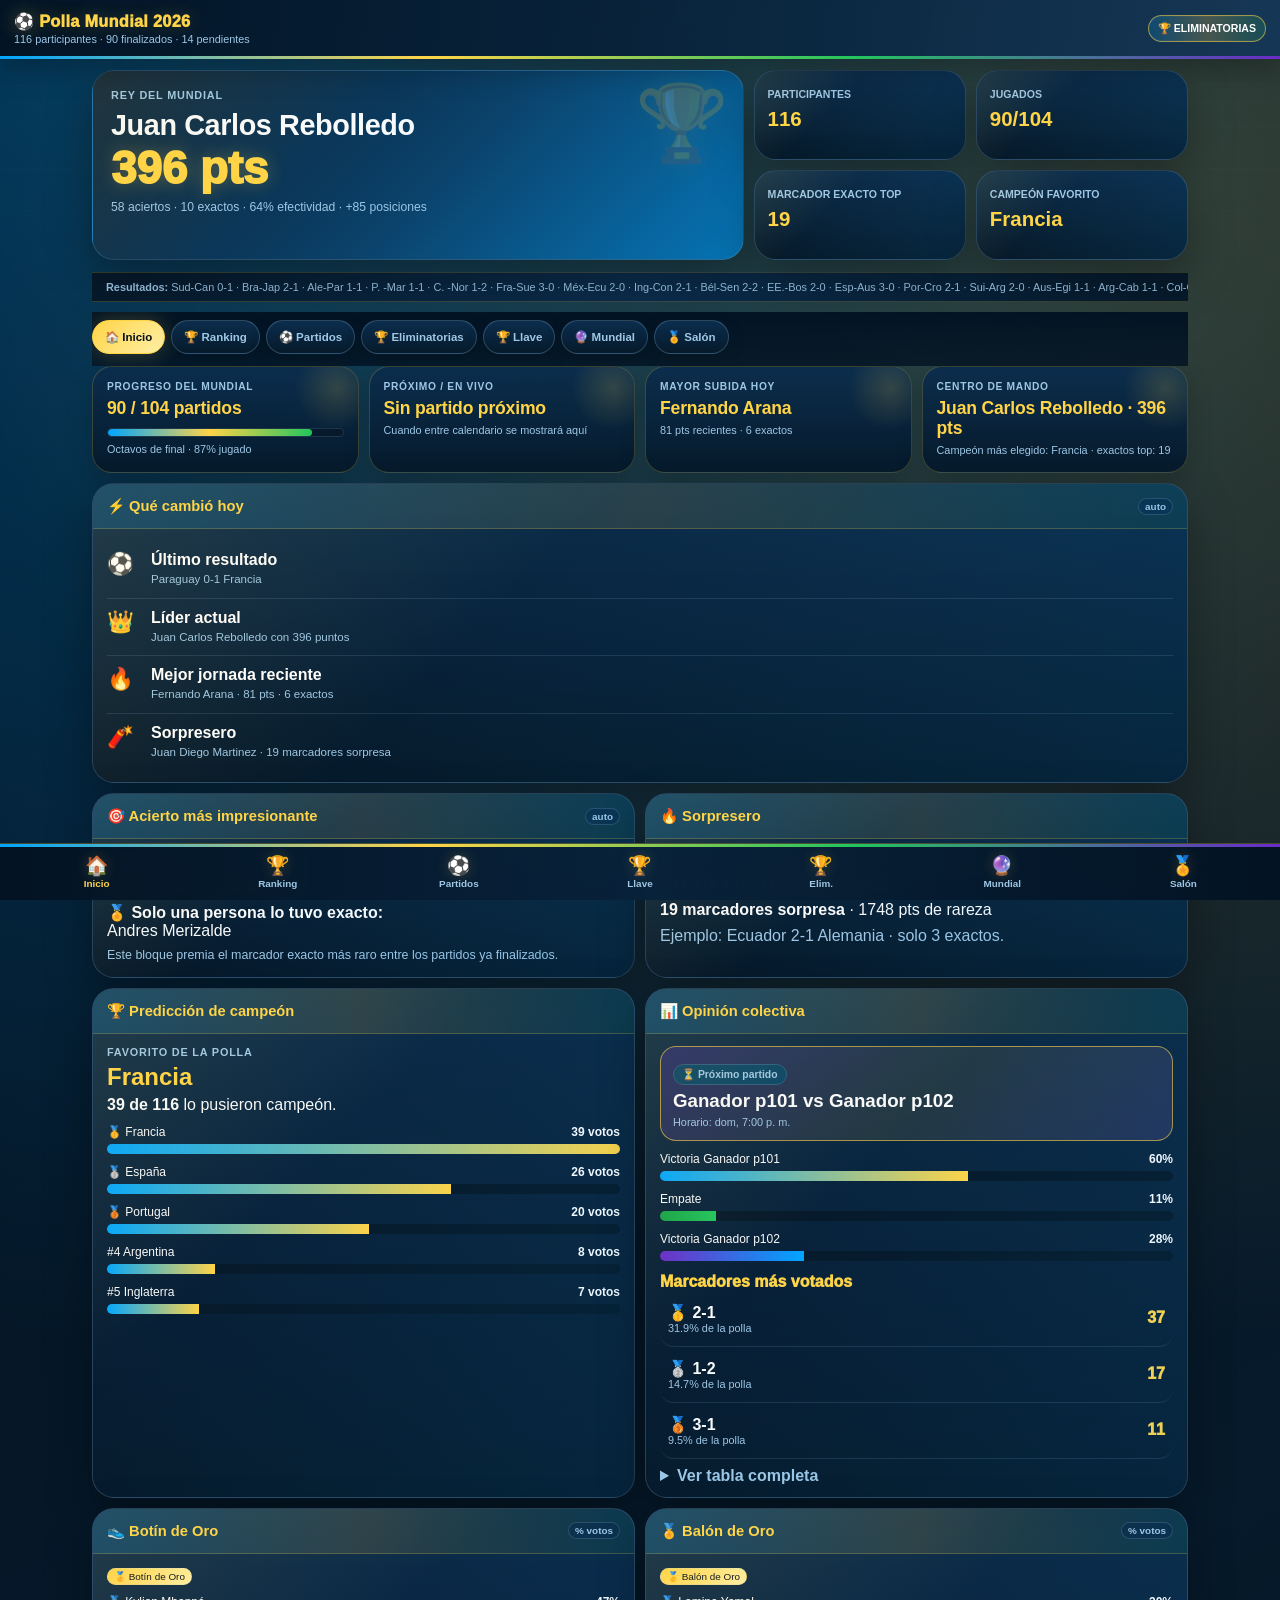
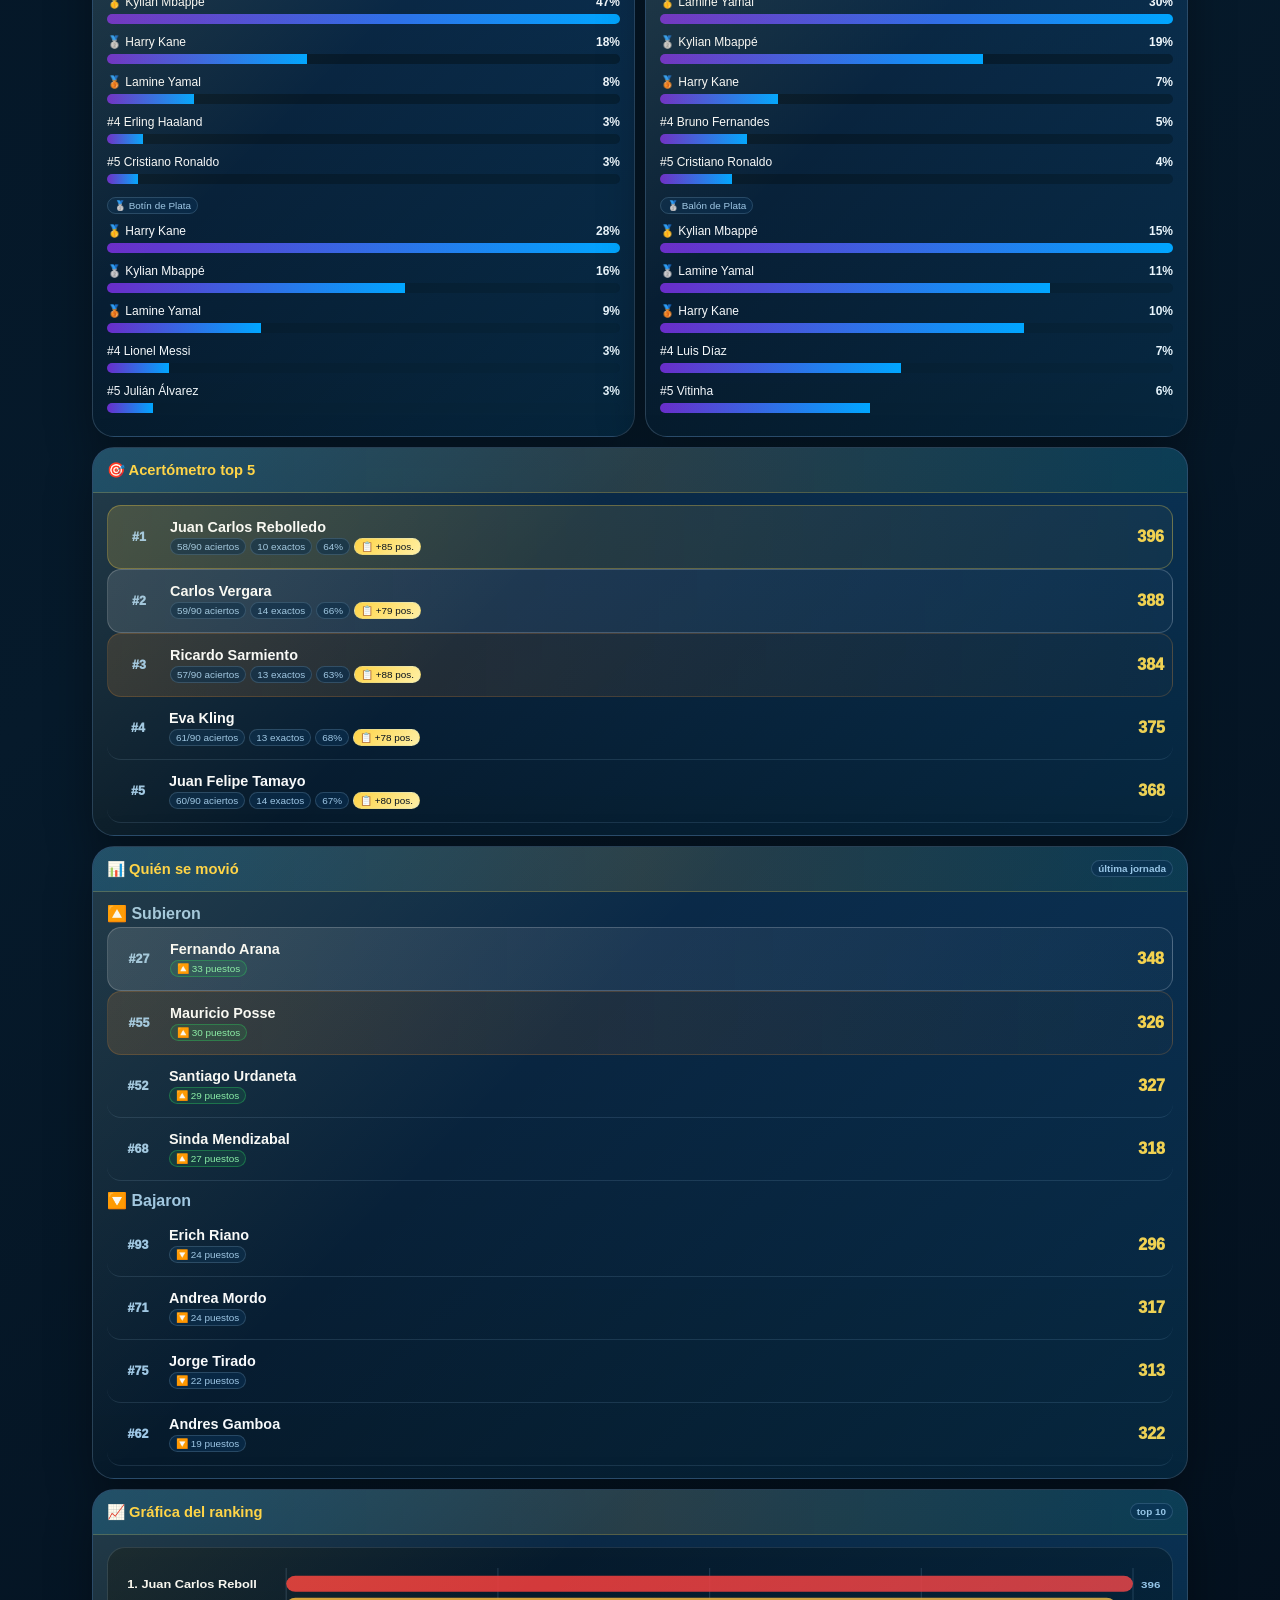
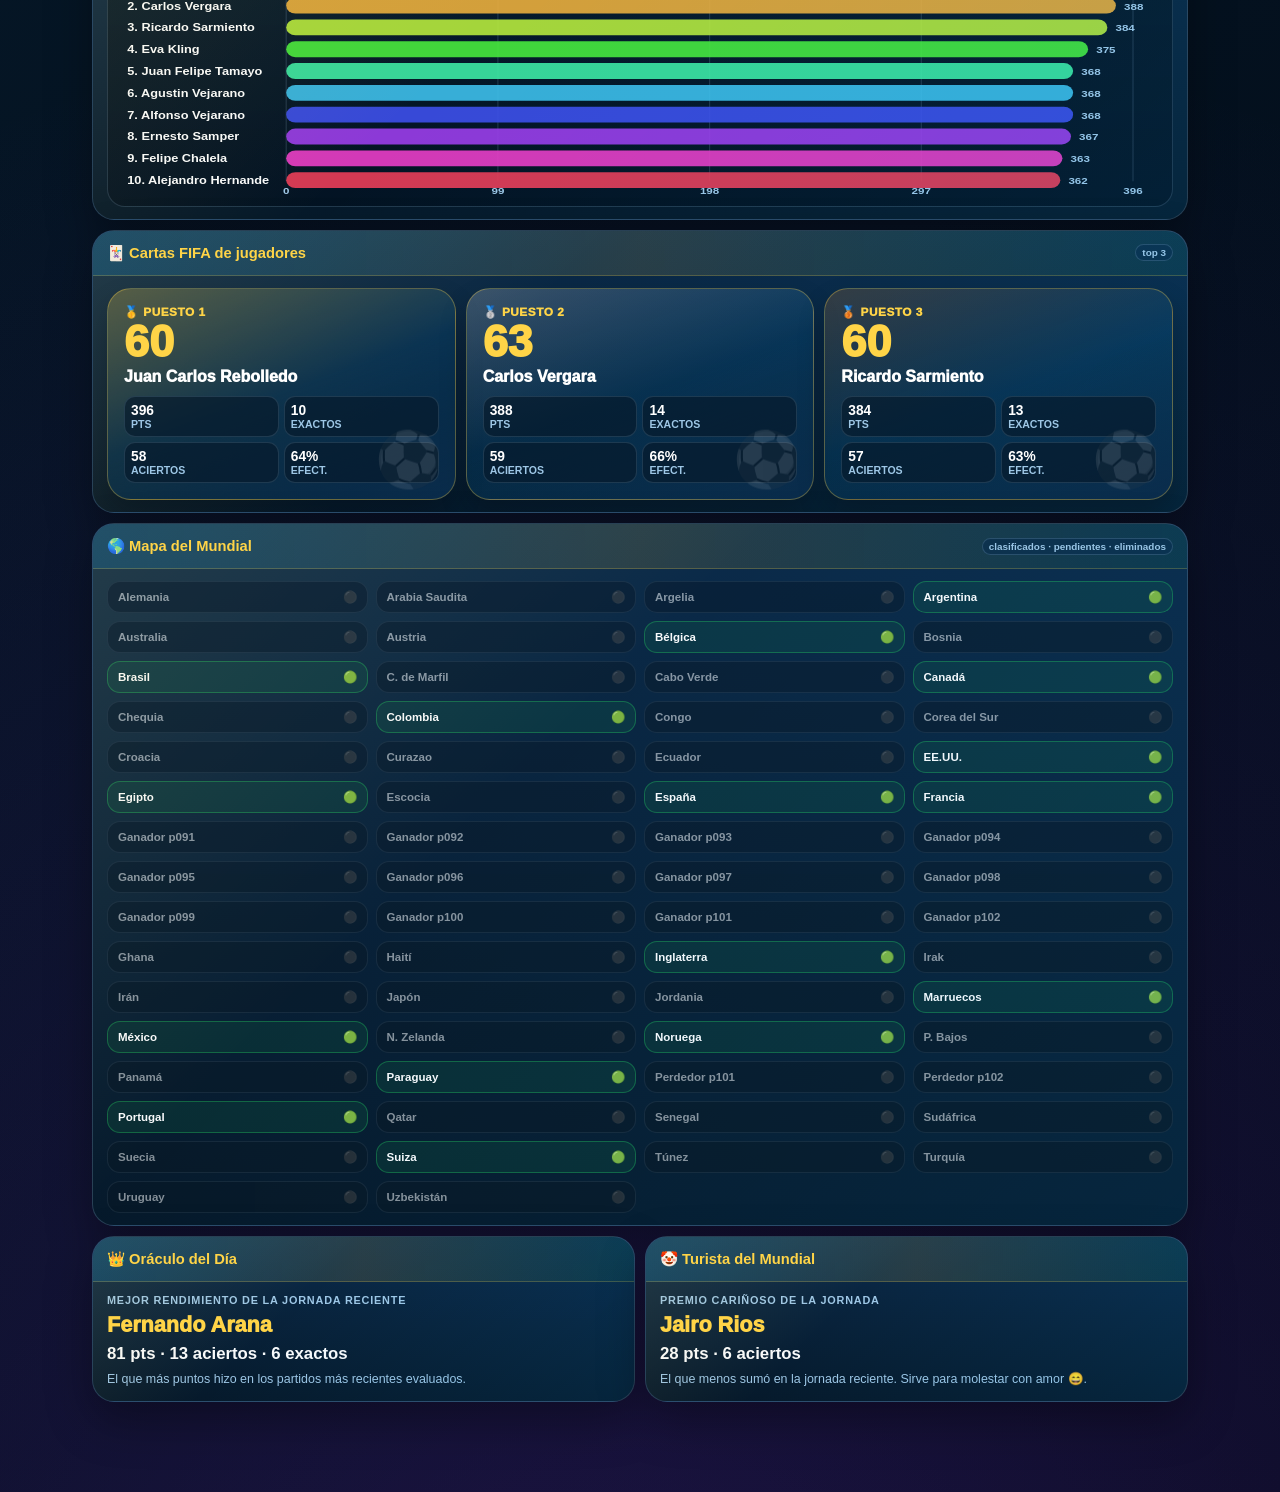
==== index.html @ 4b057a2e "Implement final-placement and Golden Boot/Ball point rules The pool's stated rules award bonus point" ====
<!DOCTYPE html>
<html lang="es">
<head>
<meta charset="UTF-8">
<meta name="viewport" content="width=device-width,initial-scale=1.0,viewport-fit=cover">
<meta http-equiv="Cache-Control" content="no-cache, no-store, must-revalidate">
<meta http-equiv="Pragma" content="no-cache">
<meta http-equiv="Expires" content="0">
<title>⚽ Polla Mundial 2026 · Eliminatorias</title>
<style>
:root{--bg:#0e0520;--panel:#1a0a3d;--panel2:#240f52;--line:#5a2d9a;--gold:#ffd447;--gold2:#f4b400;--txt:#fffaf0;--muted:#d4b8ff;--ok:#26d07c;--bad:#ef3e36;--blue:#a78bfa;--violet:#c084fc;--red:#f472b6;--green:#34d399;--white:#fdf4ff}
*{box-sizing:border-box;margin:0;padding:0}
body{font-family:-apple-system,BlinkMacSystemFont,'Segoe UI',Roboto,sans-serif;background:radial-gradient(circle at top left,#3b0764 0,#1e1040 30%,#0e0520 60%,#050210 100%);color:var(--txt);min-height:100vh;padding-bottom:78px}
.header{position:sticky;top:0;z-index:50;background:linear-gradient(90deg,rgba(14,5,32,.97),rgba(26,10,61,.97),rgba(58,10,80,.95));backdrop-filter:blur(14px);border-bottom:1px solid var(--line);padding:12px 14px;display:flex;align-items:center;justify-content:space-between;gap:12px}
.brand h1{font-size:1.02rem;color:var(--gold);letter-spacing:.3px}.brand p{font-size:.68rem;color:var(--muted);margin-top:2px}
.pill{display:inline-flex;align-items:center;gap:5px;background:linear-gradient(90deg,#7c3aed44,#ffd44733,#c084fc33);border:1px solid #c084fc88;color:var(--white);font-size:.66rem;font-weight:800;border-radius:999px;padding:6px 9px;white-space:nowrap}
.wrap{max-width:1020px;margin:0 auto;padding:12px}
.hero{display:grid;grid-template-columns:1.2fr .8fr;gap:10px;margin-bottom:12px}
.card{background:linear-gradient(180deg,rgba(26,10,61,.98),rgba(14,5,32,.98));border:1px solid var(--line);border-radius:18px;box-shadow:0 10px 24px rgba(0,0,0,.28);overflow:hidden}
.leader{padding:18px;min-height:172px;position:relative}.leader:after{content:'🏆';position:absolute;right:14px;top:8px;font-size:3.8rem;opacity:.12}
.label{color:var(--muted);font-size:.68rem;font-weight:800;text-transform:uppercase;letter-spacing:.8px}.leader-name{font-size:1.55rem;font-weight:900;margin:8px 0 4px}.leader-points{font-size:2.45rem;color:var(--gold);font-weight:950;line-height:1}.leader-sub{color:var(--muted);font-size:.76rem;margin-top:8px}
.stats-grid{display:grid;grid-template-columns:1fr 1fr;gap:10px}.mini{padding:13px;min-height:81px}.mini b{display:block;font-size:1.28rem;color:var(--gold);margin-top:5px}.mini span{color:var(--muted);font-size:.66rem;text-transform:uppercase;font-weight:800}
.tabs{display:flex;gap:6px;overflow-x:auto;padding:4px 0 12px;position:sticky;top:58px;z-index:45;background:linear-gradient(180deg,rgba(7,21,39,.96),rgba(7,21,39,.88))}
.tabbtn{border:1px solid var(--line);background:linear-gradient(180deg,#1a0a3d,#0e0520);color:var(--muted);font-size:.72rem;font-weight:850;border-radius:999px;padding:9px 12px;white-space:nowrap;cursor:pointer}.tabbtn.act{background:linear-gradient(135deg,var(--gold),#ffef9a);color:#06101d;border-color:var(--gold)}
.section{display:none}.section.act{display:block}.grid2{display:grid;grid-template-columns:1fr 1fr;gap:10px}.grid3{display:grid;grid-template-columns:repeat(3,1fr);gap:10px}.section-title{font-size:.86rem;color:var(--gold);font-weight:900;padding:13px 14px;border-bottom:1px solid var(--line);display:flex;justify-content:space-between;align-items:center;gap:8px}.body{padding:12px 14px}.muted{color:var(--muted)}
.search{width:100%;padding:10px 14px;border-radius:999px;background:var(--panel2);border:1px solid var(--line);color:#fff;outline:none;margin-bottom:10px}
.rank-row{display:grid;grid-template-columns:42px 1fr 72px;gap:8px;align-items:center;padding:10px 0;border-bottom:1px solid rgba(30,58,85,.75);cursor:pointer}.rank-row:last-child{border-bottom:none}.pos{color:var(--muted);font-size:.78rem;text-align:center}.name{font-weight:760;font-size:.9rem}.pts{text-align:right;color:var(--gold);font-weight:950}
.chips{margin-top:3px;display:flex;gap:4px;flex-wrap:wrap}.chip{font-size:.62rem;background:#1a0a3d;border:1px solid var(--line);color:var(--muted);padding:2px 6px;border-radius:999px}.chip.gold{color:#06101d;background:var(--gold);border-color:var(--gold)}.chip.ok{color:var(--ok);border-color:#4cde7a66;background:#4cde7a12}.chip.violet{color:var(--violet);border-color:#c084fc66;background:#c084fc14}.chip.bad{color:var(--bad);border-color:#ef3e3666;background:#ef3e3612}
.match-card{display:flex;justify-content:space-between;align-items:center;gap:8px;padding:10px 0;border-bottom:1px solid var(--line)}.match-card:last-child{border-bottom:none}.score{font-weight:950;color:var(--gold);white-space:nowrap}
.barrow{margin:11px 0}.barhead{display:flex;justify-content:space-between;font-size:.75rem;margin-bottom:5px}.bar{height:9px;background:#1a0a3d;border-radius:99px;overflow:hidden}.fill{height:100%;background:linear-gradient(90deg,#7c3aed,#ffd447,#c084fc)}.fill.ok{background:linear-gradient(90deg,#059669,#26d07c)}.fill.violet{background:linear-gradient(90deg,#6d28d9,#c084fc)}
.pred-match{padding:12px;border:1px solid var(--line);border-radius:14px;background:linear-gradient(180deg,#1a0a3d,#0e0520);margin-bottom:10px}.pred-title{font-weight:900;margin-bottom:4px}.pred-sub{font-size:.68rem;color:var(--muted);margin-bottom:8px}.group-head{display:flex;gap:6px;overflow:auto;padding-bottom:10px}.group-head button{border:1px solid var(--line);background:var(--panel2);color:var(--muted);border-radius:999px;padding:7px 11px;font-weight:900}.group-head button.act{background:linear-gradient(135deg,var(--gold),#ffef9a);color:#06101d;border-color:var(--gold)}
.profile{position:fixed;inset:0;background:rgba(2,1,10,.80);display:none;align-items:flex-end;z-index:100}.profile.act{display:flex}.sheet{background:#1a0a3d;border-top:1px solid var(--line);border-radius:24px 24px 0 0;width:100%;max-height:88vh;overflow:auto;padding:18px}.close{float:right;background:#240f52;border:1px solid var(--line);color:#fff;border-radius:999px;width:34px;height:34px}.prof-name{font-size:1.3rem;color:var(--gold);font-weight:950;margin:8px 0 12px}.prof-grid{display:grid;grid-template-columns:1fr 1fr;gap:8px}.prof-stat{background:#240f52;border:1px solid var(--line);border-radius:14px;padding:12px}.prof-stat span{font-size:.65rem;color:var(--muted);text-transform:uppercase;font-weight:850}.prof-stat b{display:block;font-size:1.25rem;color:#fff;margin-top:4px}
.bottom{position:fixed;left:0;right:0;bottom:0;z-index:60;background:linear-gradient(90deg,rgba(14,5,32,.97),rgba(26,10,61,.97));backdrop-filter:blur(14px);border-top:1px solid var(--line);display:grid;grid-template-columns:repeat(6,1fr);padding:7px 6px calc(7px + env(safe-area-inset-bottom))}.bottom button{background:transparent;border:0;color:var(--muted);font-size:.62rem;font-weight:800;padding:4px}.bottom button b{display:block;font-size:1.18rem;margin-bottom:1px}.bottom button.act{color:var(--gold)}
.empty{padding:22px;text-align:center;color:var(--muted)}.linkbtn{display:inline-block;background:var(--gold);color:#06101d;text-decoration:none;border-radius:999px;padding:10px 14px;font-weight:900;font-size:.78rem}.badge-card{display:flex;gap:12px;align-items:center;padding:10px 0;border-bottom:1px solid var(--line)}.badge-card:last-child{border-bottom:none}.badge-ico{font-size:1.8rem}.badge-title{font-weight:900}.badge-winner{font-size:.75rem;color:var(--gold);margin-top:3px}.rbar{font-size:.68rem;color:var(--muted);overflow:auto;white-space:nowrap;background:linear-gradient(180deg,#1a0a3d,#0e0520);border-top:1px solid var(--line);border-bottom:1px solid var(--line);padding:8px 14px;margin-bottom:10px}.admin-note{background:#3a1a26;border:1px solid #ffd44788;color:#fff7e6;padding:12px;border-radius:14px;font-size:.78rem;line-height:1.45}

.header:after{content:'';position:absolute;left:0;right:0;bottom:-2px;height:3px;background:linear-gradient(90deg,#7c3aed,#ffd447,#c084fc,#a78bfa)}
.card{position:relative}
.card:before{content:'';position:absolute;inset:0;border-radius:18px;pointer-events:none;background:linear-gradient(135deg,rgba(255,212,71,.08),transparent 38%,rgba(192,132,252,.07));opacity:.85}
.leader{background:linear-gradient(135deg,#1a0a3d 0%,#3b0764 45%,#7c3aed 130%)}
.leader:after{opacity:.18}
.section-title{background:linear-gradient(90deg,rgba(124,58,237,.22),rgba(255,212,71,.10),rgba(192,132,252,.14))}
.rank-row:hover,.match-card:hover,.badge-card:hover{background:rgba(255,212,71,.06);border-radius:12px}
.bottom{background:linear-gradient(90deg,rgba(14,5,32,.98),rgba(26,10,61,.98),rgba(14,5,32,.98))}
.bottom:before{content:'';position:absolute;left:0;right:0;top:0;height:3px;background:linear-gradient(90deg,#7c3aed,#ffd447,#c084fc,#a78bfa)}


.submenu{display:flex;gap:7px;overflow:auto;margin-bottom:10px;padding-bottom:2px}
.submenu button{border:1px solid var(--line);background:linear-gradient(180deg,#1a0a3d,#0e0520);color:var(--muted);border-radius:999px;padding:8px 11px;font-size:.68rem;font-weight:900;white-space:nowrap;cursor:pointer}
.submenu button.act{background:linear-gradient(135deg,var(--gold),#ffef9a);color:#06101d;border-color:var(--gold)}
.subpanel{display:none}.subpanel.act{display:block}
.pred-table-wrap{overflow:auto;border:1px solid var(--line);border-radius:16px;background:rgba(14,5,32,.35)}
.pred-table{width:100%;border-collapse:collapse;min-width:780px}
.pred-table th{position:sticky;top:0;background:#1a0a3d;color:var(--gold);font-size:.67rem;text-transform:uppercase;letter-spacing:.4px;padding:10px 8px;border-bottom:1px solid var(--line);text-align:left}
.pred-table td{padding:10px 8px;border-bottom:1px solid rgba(31,122,140,.45);font-size:.78rem;vertical-align:top}
.pred-table tr:hover{background:rgba(255,212,71,.06)}
.pred-team{font-weight:900;color:var(--white)}
.pred-small{font-size:.68rem;color:var(--muted);margin-top:3px}
.pred-winner{font-weight:950;color:var(--gold)}
.pred-score-chip{display:inline-block;border:1px solid #ffd44788;background:#ffd44722;color:#fff7e6;border-radius:999px;padding:3px 7px;font-size:.68rem;font-weight:900;margin:1px}
.award-card{padding:12px;border:1px solid rgba(90,45,154,.7);border-radius:16px;background:linear-gradient(135deg,rgba(26,10,61,.9),rgba(14,5,32,.9));margin-bottom:9px}
.award-card h3{font-size:.92rem;color:var(--gold);margin-bottom:3px}
.award-desc{font-size:.72rem;line-height:1.38;color:var(--muted);margin-top:3px}
.award-rule{font-size:.66rem;color:var(--white);opacity:.9;margin-top:4px}


.live-card{border:1px solid #ffd44799;background:linear-gradient(135deg,rgba(124,58,237,.22),rgba(255,212,71,.10),rgba(192,132,252,.14));border-radius:16px;padding:12px;margin-bottom:10px}
.live-badge{display:inline-block;background:#e5253a;color:#fff;border-radius:999px;padding:3px 8px;font-size:.65rem;font-weight:950;margin-bottom:6px;letter-spacing:.4px}
.time-badge{display:inline-block;background:#084568;border:1px solid var(--line);color:var(--muted);border-radius:999px;padding:3px 8px;font-size:.65rem;font-weight:850;margin-top:5px}


.quick-award-name{font-size:1.35rem;font-weight:950;color:var(--gold);margin:6px 0}
.quick-award-score{font-size:1.05rem;font-weight:900}
.quick-award-desc{font-size:.78rem;color:var(--muted);line-height:1.4;margin-top:7px}

@media(max-width:720px){.hero,.grid2,.grid3{grid-template-columns:1fr}.stats-grid{grid-template-columns:1fr 1fr}.leader{min-height:150px}.leader-name{font-size:1.25rem}.leader-points{font-size:2.05rem}.tabs{display:none}.wrap{padding:10px}.brand h1{font-size:.92rem}.pill{font-size:.58rem}.rank-row{grid-template-columns:34px 1fr 62px}.name{font-size:.84rem}.section-title{font-size:.82rem}.bottom button{font-size:.58rem}}

.collective-table{width:100%;border-collapse:collapse;background:#fff;color:#111;border-radius:10px;overflow:hidden;font-size:.82rem}
.collective-table th{background:#bfbfbf;color:#111;text-transform:uppercase;text-align:left;padding:7px;border:1px solid #111}
.collective-table td{padding:7px;border:1px solid #111}
.collective-table tfoot td{background:#bfbfbf;font-weight:900;text-transform:uppercase}

.ko-summary{display:grid;grid-template-columns:repeat(5,1fr);gap:8px;margin-bottom:12px}
.ko-card{background:#1a0a3d;border:1px solid var(--line);border-radius:15px;padding:12px;min-height:80px}
.ko-card span{display:block;color:var(--muted);font-size:.64rem;text-transform:uppercase;font-weight:900}.ko-card b{display:block;color:var(--gold);font-size:1.25rem;margin-top:5px}
.ko-rank-row{display:grid;grid-template-columns:44px 1fr 86px;gap:8px;align-items:center;border-bottom:1px solid rgba(31,122,140,.45);padding:10px 0;cursor:pointer}.ko-rank-row:last-child{border-bottom:none}
.ko-status{font-size:.72rem;color:var(--muted);line-height:1.35;margin:0 0 10px}.ko-phase-title{font-weight:950;color:var(--gold);margin:4px 0 8px}.ko-detail{font-size:.68rem;color:var(--muted);margin-top:4px}.ko-pill{display:inline-block;border:1px solid var(--line);border-radius:999px;padding:3px 7px;margin:2px;font-size:.65rem;color:var(--muted);background:#062441}.ko-pill.ok{border-color:#26d07c99;color:#26d07c}.ko-pill.bad{border-color:#ef3e3699;color:#ff8a84}
@media(max-width:700px){.ko-summary{grid-template-columns:1fr 1fr}.hero,.grid2,.grid3{grid-template-columns:1fr}.tabs{top:56px}.pred-table{min-width:680px}}



/* ============================================================
   V2 PREMIUM — FIFA+ / ESPN look · agregado por ChatGPT
   Solo visual: no toca lógica, puntajes ni actualización automática
   ============================================================ */
:root{
  --bg:#031323;--panel:#08223A;--panel2:#0B2D4D;--line:#2C5D82;
  --gold:#FFD447;--gold2:#F7B500;--txt:#F8FAFC;--muted:#9EC7E6;
  --ok:#22C55E;--bad:#FF5A5F;--blue:#00A6FF;--violet:#6A2CC9;
  --red:#FF5A5F;--green:#22C55E;--white:#FFFFFF;
  --shadow:0 18px 45px rgba(0,0,0,.34);
}
html{scroll-behavior:smooth}
body{
  background:
    radial-gradient(circle at 12% 0%,rgba(0,166,255,.28) 0,transparent 28%),
    radial-gradient(circle at 88% 4%,rgba(255,212,71,.20) 0,transparent 25%),
    radial-gradient(circle at 50% 105%,rgba(106,44,201,.24) 0,transparent 35%),
    linear-gradient(145deg,#031323 0%,#061A2B 42%,#020914 100%)!important;
  color:var(--txt);
}
body:before{
  content:'';position:fixed;inset:0;pointer-events:none;z-index:-1;
  background-image:linear-gradient(rgba(255,255,255,.035) 1px,transparent 1px),linear-gradient(90deg,rgba(255,255,255,.025) 1px,transparent 1px);
  background-size:42px 42px;mask-image:linear-gradient(to bottom,black,transparent 85%);opacity:.45;
}
.header{
  background:linear-gradient(100deg,rgba(3,19,35,.96),rgba(8,34,58,.96),rgba(20,55,88,.92))!important;
  border-bottom:1px solid rgba(255,212,71,.38)!important;box-shadow:0 10px 30px rgba(0,0,0,.28);
}
.header:after,.bottom:before{background:linear-gradient(90deg,#00A6FF,#FFD447,#22C55E,#6A2CC9)!important}
.brand h1{color:var(--gold)!important;text-shadow:0 0 18px rgba(255,212,71,.26);font-weight:950}
.brand p{color:var(--muted)!important}
.pill{background:linear-gradient(90deg,rgba(0,166,255,.20),rgba(255,212,71,.22),rgba(34,197,94,.16))!important;border-color:rgba(255,212,71,.55)!important;box-shadow:0 0 0 1px rgba(255,255,255,.03) inset}
.wrap{max-width:1120px}.card{
  background:linear-gradient(180deg,rgba(11,45,77,.96),rgba(6,26,43,.98))!important;
  border:1px solid rgba(158,199,230,.22)!important;border-radius:22px!important;box-shadow:var(--shadow)!important;
}
.card:before{background:linear-gradient(135deg,rgba(255,212,71,.12),transparent 38%,rgba(0,166,255,.10))!important}
.leader{background:linear-gradient(135deg,#08223A 0%,#0B3F66 52%,#00A6FF 155%)!important;min-height:190px;border-bottom:1px solid rgba(255,212,71,.18)}
.leader:after{font-size:4.7rem;opacity:.20;filter:drop-shadow(0 0 12px rgba(255,212,71,.30))}
.leader-name{font-size:1.8rem;letter-spacing:-.4px}.leader-points{font-size:2.85rem;text-shadow:0 0 18px rgba(255,212,71,.28)}
.label,.mini span,.muted{color:var(--muted)!important}.mini b,.score,.pts{color:var(--gold)!important}.section-title{
  background:linear-gradient(90deg,rgba(0,166,255,.18),rgba(255,212,71,.12),rgba(34,197,94,.08))!important;
  border-bottom:1px solid rgba(255,212,71,.22)!important;color:var(--gold)!important;font-size:.92rem
}
.tabs{background:linear-gradient(180deg,rgba(3,19,35,.98),rgba(3,19,35,.82))!important;top:60px;padding-top:8px}
.tabbtn,.submenu button,.group-head button{
  background:linear-gradient(180deg,#0B2D4D,#061A2B)!important;border:1px solid rgba(158,199,230,.26)!important;color:var(--muted)!important;
  box-shadow:0 6px 18px rgba(0,0,0,.15)
}
.tabbtn.act,.submenu button.act,.group-head button.act{
  background:linear-gradient(135deg,var(--gold),#FFF0A6)!important;color:#06101D!important;border-color:var(--gold)!important;box-shadow:0 0 22px rgba(255,212,71,.22)
}
.search,input{background:#061A2B!important;border-color:rgba(158,199,230,.28)!important;color:#fff!important}
.rank-row{grid-template-columns:46px 1fr 84px;padding:13px 8px;border-bottom:1px solid rgba(158,199,230,.14)!important;border-radius:14px;transition:transform .18s,background .18s,border-color .18s}
.rank-row:hover{transform:translateY(-1px);background:rgba(0,166,255,.08)!important;border-color:rgba(255,212,71,.25)!important}
.rank-row:nth-child(1){background:linear-gradient(90deg,rgba(255,212,71,.18),rgba(255,212,71,.04))!important;border:1px solid rgba(255,212,71,.30)!important}
.rank-row:nth-child(2){background:linear-gradient(90deg,rgba(226,232,240,.14),rgba(226,232,240,.03))!important;border:1px solid rgba(226,232,240,.22)!important}
.rank-row:nth-child(3){background:linear-gradient(90deg,rgba(205,127,50,.18),rgba(205,127,50,.03))!important;border:1px solid rgba(205,127,50,.24)!important}
.pos{font-weight:950}.name{font-weight:900}.chip{background:rgba(11,45,77,.72)!important;border-color:rgba(158,199,230,.20)!important;color:var(--muted)!important}.chip.gold{background:linear-gradient(135deg,var(--gold),#FFF0A6)!important;color:#06101D!important}.chip.ok{color:#86EFAC!important;border-color:rgba(34,197,94,.4)!important;background:rgba(34,197,94,.12)!important}
.match-card,.badge-card{padding:12px 8px;border-bottom:1px solid rgba(158,199,230,.14)!important;border-radius:14px;transition:background .18s,transform .18s}.match-card:hover,.badge-card:hover{background:rgba(0,166,255,.07)!important;transform:translateY(-1px)}
.pred-match{background:linear-gradient(180deg,#0B2D4D,#061A2B)!important;border:1px solid rgba(158,199,230,.22)!important;border-radius:18px!important;box-shadow:0 10px 22px rgba(0,0,0,.18)}
.bar{background:#061A2B!important;height:10px}.fill{background:linear-gradient(90deg,#00A6FF,#FFD447)!important}.fill.ok{background:linear-gradient(90deg,#16A34A,#22C55E)!important}.fill.violet{background:linear-gradient(90deg,#6A2CC9,#00A6FF)!important}
.profile{background:rgba(1,7,14,.78)!important;backdrop-filter:blur(10px)}.sheet{background:linear-gradient(180deg,#0B2D4D,#031323)!important;border-top:1px solid rgba(255,212,71,.35)!important}.prof-name{color:var(--gold)!important}.prof-stat{background:#061A2B!important;border-color:rgba(158,199,230,.22)!important}
.bottom{grid-template-columns:repeat(7,1fr)!important;background:linear-gradient(90deg,rgba(3,19,35,.98),rgba(8,34,58,.98),rgba(3,19,35,.98))!important;border-top:1px solid rgba(255,212,71,.28)!important}.bottom button.act{color:var(--gold)!important}.bottom button b{filter:drop-shadow(0 0 7px rgba(255,212,71,.18))}
.rbar{background:linear-gradient(90deg,#061A2B,#0B2D4D,#061A2B)!important;border-color:rgba(255,212,71,.20)!important;color:var(--muted)!important}
.admin-note{background:rgba(255,212,71,.10)!important;border-color:rgba(255,212,71,.40)!important;color:#FFF7D6!important}
.linkbtn{background:linear-gradient(135deg,var(--gold),#FFF0A6)!important;color:#06101D!important;box-shadow:0 10px 24px rgba(255,212,71,.18)}
@media(max-width:720px){.hero,.grid2,.grid3{grid-template-columns:1fr!important}.wrap{padding:10px}.leader-name{font-size:1.45rem}.leader-points{font-size:2.35rem}.bottom button{font-size:.56rem}.bottom button b{font-size:1.05rem}.tabs{display:none}.card{border-radius:18px!important}.rank-row{grid-template-columns:40px 1fr 72px}}
@media(prefers-reduced-motion:no-preference){.leader:after{animation:trophyPulse 3.6s ease-in-out infinite}.pill{animation:softGlow 3.8s ease-in-out infinite}@keyframes trophyPulse{0%,100%{transform:scale(1);opacity:.16}50%{transform:scale(1.05);opacity:.25}}@keyframes softGlow{0%,100%{box-shadow:0 0 0 rgba(255,212,71,0)}50%{box-shadow:0 0 22px rgba(255,212,71,.15)}}}

/* ===== V3 Dashboard + Feed ===== */
.dashboard-grid{display:grid;grid-template-columns:repeat(4,1fr);gap:10px;margin:0 0 10px}
.dash-card{position:relative;min-height:104px;padding:14px;border-radius:20px;background:linear-gradient(180deg,rgba(11,45,77,.96),rgba(6,26,43,.98));border:1px solid rgba(255,212,71,.20);box-shadow:0 12px 26px rgba(0,0,0,.18);overflow:hidden}
.dash-card:after{content:'';position:absolute;right:-24px;top:-24px;width:90px;height:90px;border-radius:50%;background:radial-gradient(circle,rgba(255,212,71,.16),transparent 66%)}
.dash-card span{display:block;color:var(--muted);font-size:.64rem;font-weight:900;text-transform:uppercase;letter-spacing:.7px;margin-bottom:6px}
.dash-card b{display:block;color:var(--gold);font-size:1.1rem;line-height:1.15;letter-spacing:-.2px}
.dash-card small{display:block;color:var(--muted);font-size:.68rem;margin-top:6px;line-height:1.25}
.progress-track{height:9px;border-radius:999px;background:#061A2B;border:1px solid rgba(158,199,230,.16);overflow:hidden;margin-top:10px}
.progress-fill{height:100%;border-radius:999px;background:linear-gradient(90deg,#00A6FF,#FFD447,#22C55E);width:0%}
.feed-item{display:grid;grid-template-columns:34px 1fr;gap:10px;align-items:flex-start;padding:10px 0;border-bottom:1px solid rgba(158,199,230,.14)}
.feed-item:last-child{border-bottom:none}.feed-ico{font-size:1.35rem}.feed-title{font-weight:900;color:#fff}.feed-sub{font-size:.72rem;color:var(--muted);margin-top:3px;line-height:1.35}
.player-card{position:relative;border-radius:22px;padding:16px;background:linear-gradient(160deg,rgba(255,212,71,.18),rgba(0,166,255,.12),rgba(11,45,77,.95));border:1px solid rgba(255,212,71,.35);box-shadow:0 14px 32px rgba(0,0,0,.22);overflow:hidden}
.player-card:before{content:'★★★★★';position:absolute;right:14px;top:10px;color:rgba(255,212,71,.36);font-size:.9rem;letter-spacing:2px}.player-card .ovr{font-size:2.6rem;font-weight:950;color:var(--gold);line-height:1}.player-card .pc-name{font-size:1.05rem;font-weight:950;color:#fff;margin-top:3px}.player-card .pc-meta{font-size:.72rem;color:var(--muted);margin-top:6px}.share-note{font-size:.7rem;color:var(--muted);margin-top:8px}
.badge-card .award-desc{display:none!important}
@media(max-width:900px){.dashboard-grid{grid-template-columns:repeat(2,1fr)}}
@media(max-width:520px){.dashboard-grid{grid-template-columns:1fr}.dash-card{min-height:92px}.player-card .ovr{font-size:2.2rem}}


/* ===== V3.2 extras: gráfica, mapa, cartas, compartir ===== */
.rank-chart{width:100%;height:260px;border-radius:18px;background:linear-gradient(180deg,rgba(6,26,43,.90),rgba(3,19,35,.96));border:1px solid rgba(158,199,230,.18);padding:10px;overflow:hidden}
.rank-chart svg{width:100%;height:100%;display:block}.chart-label{font-size:10px;fill:#9EC7E6;font-weight:800}.chart-name{font-size:11px;fill:#F8FAFC;font-weight:900}.chart-grid{stroke:rgba(158,199,230,.18);stroke-width:1}.chart-line{fill:none;stroke-width:3;stroke-linecap:round;stroke-linejoin:round}.chart-dot{stroke:#031323;stroke-width:2}
.fifa-card-grid{display:grid;grid-template-columns:repeat(3,1fr);gap:10px}.fifa-mini{position:relative;min-height:170px;border-radius:24px;padding:16px;background:linear-gradient(160deg,rgba(255,212,71,.25),rgba(0,166,255,.10),rgba(11,45,77,.96));border:1px solid rgba(255,212,71,.32);box-shadow:0 14px 28px rgba(0,0,0,.20);overflow:hidden;cursor:pointer}.fifa-mini:nth-child(2){background:linear-gradient(160deg,rgba(226,232,240,.22),rgba(0,166,255,.10),rgba(11,45,77,.96))}.fifa-mini:nth-child(3){background:linear-gradient(160deg,rgba(205,127,50,.22),rgba(0,166,255,.10),rgba(11,45,77,.96))}.fifa-mini:after{content:'⚽';position:absolute;right:12px;bottom:8px;font-size:3.4rem;opacity:.12}.fifa-rank{font-size:.74rem;color:var(--gold);font-weight:950;letter-spacing:.5px}.fifa-ovr{font-size:2.8rem;line-height:1;color:var(--gold);font-weight:950}.fifa-name{font-size:1rem;color:#fff;font-weight:950;margin:5px 0}.fifa-stats{display:grid;grid-template-columns:1fr 1fr;gap:5px;margin-top:10px}.fifa-stats span{background:rgba(6,26,43,.68);border:1px solid rgba(158,199,230,.16);border-radius:11px;padding:6px;font-size:.66rem;color:var(--muted);font-weight:850}.fifa-stats b{display:block;color:#fff;font-size:.86rem}.world-map{display:grid;grid-template-columns:repeat(4,1fr);gap:8px}.team-pill{display:flex;justify-content:space-between;align-items:center;gap:6px;border-radius:13px;padding:8px 10px;background:rgba(6,26,43,.78);border:1px solid rgba(158,199,230,.18);font-size:.72rem;font-weight:850}.team-pill.qualified{border-color:rgba(34,197,94,.38);background:rgba(34,197,94,.10)}.team-pill.pending{border-color:rgba(255,212,71,.28)}.team-pill.eliminated{opacity:.52;filter:grayscale(.25)}.need-card{border-radius:18px;background:rgba(6,26,43,.75);border:1px solid rgba(255,212,71,.22);padding:12px;margin-top:12px}.need-card h3{color:var(--gold);font-size:.92rem;margin-bottom:6px}.need-list{margin:8px 0 0;padding:0;list-style:none}.need-list li{padding:8px 0;border-bottom:1px solid rgba(158,199,230,.12);font-size:.76rem;color:var(--muted)}.need-list li:last-child{border-bottom:0}.share-actions{display:flex;gap:8px;flex-wrap:wrap;margin-top:10px}.share-btn{border:0;border-radius:999px;padding:9px 13px;background:linear-gradient(135deg,var(--gold),#FFF0A6);color:#06101D;font-weight:950;cursor:pointer}.ghost-btn{border:1px solid rgba(158,199,230,.28);border-radius:999px;padding:9px 13px;background:rgba(6,26,43,.72);color:#fff;font-weight:900;cursor:pointer}.share-status{font-size:.7rem;color:var(--muted);margin-top:6px}
@media(max-width:800px){.fifa-card-grid,.world-map{grid-template-columns:1fr}.rank-chart{height:300px}}

</style>
<link rel="stylesheet" href="bracket.css">
</head>
<body>
<header class="header"><div class="brand"><h1>⚽ Polla Mundial 2026</h1><p id="subtitle">Cargando datos...</p></div><span class="pill" id="live-pill">🏆 ELIMINATORIAS</span></header>
<div class="wrap">
  <section class="hero">
    <div class="card leader"><div class="label">Rey del Mundial</div><div class="leader-name" id="leader-name">—</div><div class="leader-points"><span id="leader-pts">0</span> pts</div><div class="leader-sub" id="leader-sub">Calculando ranking...</div></div>
    <div class="stats-grid">
      <div class="card mini"><span>Participantes</span><b id="stat-part">116</b></div>
      <div class="card mini"><span>Jugados</span><b id="stat-played">0/0</b></div>
      <div class="card mini"><span>Marcador exacto top</span><b id="stat-exact">0</b></div>
      <div class="card mini"><span>Campeón favorito</span><b id="stat-champ">—</b></div>
    </div>
  </section>

  <div id="diag-banner" style="display:none;background:#1a0a3d;border:1px solid #ffd447;border-radius:12px;padding:10px 14px;margin-bottom:8px;font-size:.74rem;color:#fffaf0"></div>
  <div class="rbar" id="rbar"><b>Resultados:</b> cargando...</div>

  <nav class="tabs">
    <button class="tabbtn act" onclick="show('inicio',this)">🏠 Inicio</button>
    <button class="tabbtn" onclick="show('ranking',this)">🏆 Ranking</button>
    <button class="tabbtn" onclick="show('partidos',this)">⚽ Partidos</button>
    <button class="tabbtn" onclick="show('eliminatorias',this)">🏆 Eliminatorias</button>
    <button class="tabbtn" onclick="show('bracket',this)">🏆 Llave</button>
    <button class="tabbtn" onclick="show('preds',this)">🔮 Mundial</button>
    <button class="tabbtn" onclick="show('salon',this)">🏅 Salón</button>
  </nav>

  <section id="inicio" class="section act">
    <div class="dashboard-grid" id="dashboard-grid">
      <div class="dash-card"><span>Progreso del Mundial</span><b id="dash-progress">—</b><div class="progress-track"><div class="progress-fill" id="dash-progress-fill"></div></div><small id="dash-phase">Calculando fase...</small></div>
      <div class="dash-card"><span>Próximo / En vivo</span><b id="dash-focus">—</b><small id="dash-focus-sub">Esperando calendario...</small></div>
      <div class="dash-card"><span>Mayor subida hoy</span><b id="dash-mover">—</b><small id="dash-mover-sub">Según jornada reciente</small></div>
      <div class="dash-card"><span>Centro de mando</span><b id="dash-center">—</b><small id="dash-center-sub">Líder · exactos · campeón</small></div>
    </div>
    <div class="card"><div class="section-title">⚡ Qué cambió hoy <span class="chip">auto</span></div><div class="body" id="activity-feed"></div></div>
    <div style="height:10px"></div>
    <div class="grid2">
      <div class="card"><div class="section-title">🎯 Acierto más impresionante <span id="daily-tag" class="chip">auto</span></div><div class="body" id="daily-card"></div></div>
      <div class="card"><div class="section-title">🔥 Sorpresero</div><div class="body" id="surprise-card"></div></div>
    </div>
    <div style="height:10px"></div>
    <div class="grid2">
      <div class="card"><div class="section-title">🏆 Predicción de campeón</div><div class="body" id="champion-card"></div></div>
      <div class="card"><div class="section-title">📊 Opinión colectiva</div><div class="body" id="collective-card"></div></div>
    </div>
    <div style="height:10px"></div>
    <div class="grid2">
      <div class="card"><div class="section-title">👟 Botín de Oro <span class="chip">% votos</span></div><div class="body" id="botin-card"></div></div>
      <div class="card"><div class="section-title">🏅 Balón de Oro <span class="chip">% votos</span></div><div class="body" id="balon-card"></div></div>
    </div>
    <div style="height:10px"></div>
    <div class="card"><div class="section-title">🎯 Acertómetro top 5</div><div class="body" id="top-meter"></div></div>
    <div style="height:10px"></div>
    <div class="card"><div class="section-title">📊 Quién se movió <span class="chip">última jornada</span></div><div class="body" id="movers-card"></div></div>
    <div style="height:10px"></div>
    <div class="card"><div class="section-title">📈 Gráfica del ranking <span class="chip">top 10</span></div><div class="body"><div class="rank-chart" id="rank-chart"></div></div></div>
    <div style="height:10px"></div>
    <div class="card"><div class="section-title">🃏 Cartas FIFA de jugadores <span class="chip">top 3</span></div><div class="body"><div class="fifa-card-grid" id="fifa-cards"></div></div></div>
    <div style="height:10px"></div>
    <div class="card"><div class="section-title">🌎 Mapa del Mundial <span class="chip">clasificados · pendientes · eliminados</span></div><div class="body"><div class="world-map" id="world-map"></div></div></div>

    <div style="height:10px"></div>
    <div class="grid2">
      <div class="card"><div class="section-title">👑 Oráculo del Día</div><div class="body" id="oracle-card"></div></div>
      <div class="card"><div class="section-title">🤡 Turista del Mundial</div><div class="body" id="tourist-card"></div></div>
    </div>
  </section>

  <section id="ranking" class="section"><div class="card"><div class="section-title">🏆 Ranking general <span class="chip">toca un nombre</span></div><div class="body"><input class="search" id="search" placeholder="🔍 Buscar participante..." oninput="renderRanking()"><div style="display:flex;justify-content:flex-end;margin-bottom:6px"><button class="share-btn" onclick="shareRankingImage()">📸 Compartir ranking</button></div><div class="share-status" id="rank-share-status" style="text-align:right;margin-bottom:8px"></div><div id="ranking-list"></div></div></div></section>


  <section id="eliminatorias" class="section">
    <div class="card">
      <div class="section-title">🏆 Eliminatorias · Ranking por fase <span class="chip">16avos · 8vos · cuartos · semis · final</span></div>
      <div class="body">
        <div class="submenu">
          <button class="act" onclick="showSub('ko-16',this)">🏆 16avos</button>
          <button onclick="showSub('ko-8',this)">⚡ 8vos</button>
          <button onclick="showSub('ko-4',this)">🏅 Cuartos</button>
          <button onclick="showSub('ko-2',this)">🔥 Semis</button>
          <button onclick="showSub('ko-final',this)">👑 Final</button>
          <button onclick="showSub('ko-resumen',this)">📊 Resumen</button>
          <button onclick="showSub('ko-aciertos',this)">🎯 Aciertos</button>
        </div>
        <div id="sub-ko-16" class="subpanel act"><div id="ko-16-content"></div></div>
        <div id="sub-ko-8" class="subpanel"><div id="ko-8-content"></div></div>
        <div id="sub-ko-4" class="subpanel"><div id="ko-4-content"></div></div>
        <div id="sub-ko-2" class="subpanel"><div id="ko-2-content"></div></div>
        <div id="sub-ko-final" class="subpanel"><div id="ko-final-content"></div></div>
        <div id="sub-ko-resumen" class="subpanel"><div id="ko-resumen-content"></div></div>
        <div id="sub-ko-aciertos" class="subpanel"><div id="ko-aciertos-content"></div></div>
      </div>
    </div>
  </section>

  <!-- ═══════════════════════════════════════════════════════
       🏆 CAMINO AL CAMPEONATO — bracket.js
       Todo el renderizado es dinámico. No editar manualmente.
       ═══════════════════════════════════════════════════════ -->
  <section id="bracket" class="section">
    <div class="card" style="overflow:hidden;padding:0">
      <div id="bracket-section-body">
        <!-- bracket.js inyecta aquí el árbol completo -->
        <div class="br-loading">
          <div class="br-loading-spinner"></div><br>Cargando llave…
        </div>
      </div>
    </div>
  </section>

  <section id="preds" class="section">
    <div class="card">
      <div class="section-title">🔮 Predicciones · Eliminatorias <span class="chip">16avos activos · lo demás se abre al confirmarse</span></div>
      <div class="body">
        <div class="submenu" style="overflow-x:auto;display:flex;gap:6px;padding-bottom:8px">
          <button class="act" onclick="showSub('preds-ko16',this)">🏆 16avos</button>
          <button onclick="showSub('preds-ko8',this)">⚡ 8vos</button>
          <button onclick="showSub('preds-ko4',this)">🏅 Cuartos</button>
          <button onclick="showSub('preds-kosf',this)">🔥 Semis+Final</button>
          <button onclick="showSub('preds-honor',this)">🌟 Honor</button>
          <button onclick="showSub('preds-grupos',this)">📋 Grupos</button>
        </div>
        <div id="sub-preds-ko16" class="subpanel act"><div id="preds-ko16-content"></div></div>
        <div id="sub-preds-ko8" class="subpanel"><div id="preds-ko8-content"></div></div>
        <div id="sub-preds-ko4" class="subpanel"><div id="preds-ko4-content"></div></div>
        <div id="sub-preds-kosf" class="subpanel"><div id="preds-kosf-content"></div></div>
        <div id="sub-preds-honor" class="subpanel">
          <div class="grid2" style="margin-bottom:10px">
            <div><div class="ko-phase-title">🏆 Campeón favorito</div><div id="champion-full"></div></div>
            <div><div class="ko-phase-title">🎖️ Podio elegido</div><div id="podium-card"></div></div>
          </div>
        </div>
        <div id="sub-preds-grupos" class="subpanel">
          <div class="group-head" id="group-buttons"></div>
          <div id="group-predictions"></div>
        </div>
      </div>
    </div>
    <div style="height:10px"></div>
    <div class="card"><div class="section-title">👥 Grupos privados</div><div class="body"><a class="linkbtn" href="grupos.html">Abrir ligas privadas</a><p class="muted" style="margin-top:10px;line-height:1.45">Aquí puedes manejar tus grupos internos.</p></div></div>
  </section>

  <section id="partidos" class="section">
    <div class="card">
      <div class="section-title">⚽ Partidos <span class="chip">calendario · predicciones solo con equipos definidos</span></div>
      <div class="body">
        <div class="submenu">
          <button class="act" onclick="showSub('match-preds',this)">🔮 Predicciones por partido</button>
          <button onclick="showSub('match-results',this)">✅ Resultados fase de grupos</button>
          <button onclick="showSub('match-next',this)">📅 16avos de Final</button>
        </div>
        <div id="sub-match-preds" class="subpanel act">
          <div class="pred-table-wrap">
            <table class="pred-table">
              <thead><tr><th>Partido</th><th>La multitud dice</th><th>Marcador más predicho</th><th>Top marcadores</th><th>Estado</th></tr></thead>
              <tbody id="match-pred-table"></tbody>
            </table>
          </div>
        </div>
        <div id="sub-match-results" class="subpanel"><div id="played-list"></div></div>
        <div id="sub-match-next" class="subpanel"><div id="pending-list"></div></div>
      </div>
    </div>
  </section>

  <section id="salon" class="section">
    <div class="grid2">
      <div class="card">
        <div class="section-title">🏅 Salón de la fama <span class="chip">premios automáticos</span></div>
        <div class="body" id="badges"></div>
      </div>
      <div class="card">
        <div class="section-title">📖 Qué significa cada premio</div>
        <div class="body" id="award-definitions">
          <div class="award-card"><h3>👑 Oráculo del Día</h3><div class="award-desc">La persona que más puntos hizo en la jornada más reciente con partidos finalizados.</div><div class="award-rule">Premia el mejor rendimiento del día.</div></div>
          <div class="award-card"><h3>🤡 Turista del Mundial</h3><div class="award-desc">La persona con menos puntos en la jornada más reciente.</div><div class="award-rule">Premio cariñoso para quien salió a pasear y no a pronosticar.</div></div>
          <div class="award-card"><h3>🔥 Golpe de Suerte</h3><div class="award-desc">Quien acertó un marcador exacto muy poco predicho.</div><div class="award-rule">Entre más raro el marcador, más vale el golpe.</div></div>
          <div class="award-card"><h3>🎯 Francotirador</h3><div class="award-desc">Quien lleva más marcadores exactos en todo el torneo.</div><div class="award-rule">No basta acertar ganador: aquí manda el marcador perfecto.</div></div>
          <div class="award-card"><h3>🐙 Pulpo Paul</h3><div class="award-desc">Quien tiene el mayor porcentaje de aciertos de resultado.</div><div class="award-rule">Mide consistencia: local, empate o visitante.</div></div>
          <div class="award-card"><h3>🧨 Rey del Batacazo</h3><div class="award-desc">Quien acertó el resultado menos predicho del torneo.</div><div class="award-rule">Premia ver venir lo que casi nadie vio.</div></div>
          <div class="award-card"><h3>🔗 Arquitecto de Llaves</h3><div class="award-desc">Quien más cruces de eliminatoria (16avos, 8vos, cuartos, semis, final) adivinó exactamente.</div><div class="award-rule">Cada llave exacta suma +2 pts extra, sin importar el marcador.</div></div>
          <div class="award-card"><h3>🏆 Rey del Mundial</h3><div class="award-desc">El líder actual de la clasificación general.</div><div class="award-rule">El premio principal: más puntos acumulados.</div></div>
        </div>
      </div>
    </div>
    <div style="height:10px"></div>
    <div class="card"><div class="section-title">🧨 Resultados menos predichos</div><div class="body" id="rarest-results"></div></div>
  </section>
</div>

<nav class="bottom">
  <button class="act" onclick="showMobile('inicio',this)"><b>🏠</b>Inicio</button>
  <button onclick="showMobile('ranking',this)"><b>🏆</b>Ranking</button>
  <button onclick="showMobile('partidos',this)"><b>⚽</b>Partidos</button>
  <button onclick="showMobile('bracket',this)"><b>🏆</b>Llave</button>
  <button onclick="showMobile('eliminatorias',this)"><b>🏆</b>Elim.</button>
  <button onclick="showMobile('preds',this)"><b>🔮</b>Mundial</button>
  <button onclick="showMobile('salon',this)"><b>🏅</b>Salón</button>
</nav>

<div class="profile" id="profile"><div class="sheet"><button class="close" onclick="closeProfile()">×</button><div class="prof-name" id="prof-name">Perfil</div><div id="prof-card"></div><div style="height:12px"></div><div class="prof-grid" id="prof-grid"></div><div style="height:12px"></div><div class="card"><div class="section-title">Últimos partidos evaluados</div><div class="body" id="prof-matches"></div></div></div></div>

<script src="scoring.js"></script>
<script>
// ── Diagnóstico global de errores JS ──────────────────────────────
window.addEventListener('error', function(e){
  console.error('[Mundial 2026]', e.message, e.filename, e.lineno);
  const daily = document.getElementById('daily-card');
  if(daily && !daily.innerHTML.includes('Error JS')) {
    const prev = daily.innerHTML;
    daily.innerHTML = prev + '<div style="margin-top:8px;padding:6px 10px;background:#ef3e3622;border:1px solid #ef3e36;border-radius:8px;font-size:.68rem;color:#ef3e36">⚠️ Error JS: '+String(e.message).replace(/[<>]/g,'')+'</div>';
  }
});

let PRED,RES,PARTICIPANTES=[],PLAYED=[],PENDING=[],RANKING=[],GROUP='A',CHAMPIONS=[],RARE_EVENTS=[],SURPRISE=null;

// Calendario interno para ordenar "en vivo" y "próximos".
// Horas en UTC. No afecta los resultados ni el ranking.
function fmtTime(m){
  if(!MATCH_SCHEDULE[m.id])return '';
  return new Date(MATCH_SCHEDULE[m.id]).toLocaleString('es-CO',{weekday:'short',hour:'numeric',minute:'2-digit',hour12:true});
}
function currentLiveMatches(){
  const fromData=MATCHES.filter(isLive).sort((a,b)=>matchTime(a)-matchTime(b));
  if(fromData.length)return fromData;
  const now=Date.now();
  return MATCHES
    .filter(m=>m.estado!=='finalizado'&&MATCH_SCHEDULE[m.id])
    .filter(m=>{
      const t=matchTime(m);
      return now>=t && now<=t+(2.2*60*60*1000);
    })
    .sort((a,b)=>matchTime(a)-matchTime(b));
}
function currentLiveMatch(){return currentLiveMatches()[0]||null}
function nextScheduledMatches(){
  const now=Date.now();
  const upcoming=MATCHES
    .filter(m=>!isScoreable(m)&&hasRealTeams(m))
    .slice()
    .sort((a,b)=>matchTime(a)-matchTime(b))
    .filter(m=>!MATCH_SCHEDULE[m.id]||matchTime(m)>now-(2.35*60*60*1000));
  if(!upcoming.length)return [];
  const firstTime=matchTime(upcoming[0]);
  // Si hay partidos simultáneos, muestra todos los que inician a la misma hora.
  return upcoming.filter(m=>Math.abs(matchTime(m)-firstTime)<=10*60*1000);
}
function nextScheduledMatch(){return nextScheduledMatches()[0]||null}
function displayFocusMatches(){
  const live=currentLiveMatches();
  if(live.length)return live;
  const next=nextScheduledMatches();
  if(next.length)return next;
  return MATCHES.length?[MATCHES[MATCHES.length-1]]:[];
}
function displayFocusMatch(){return displayFocusMatches()[0]||null}

const BADGE_DEFS={
  leader:{ico:'👑',title:'Rey del Mundial',desc:'Líder actual de la polla'},
  exact:{ico:'🎯',title:'Francotirador',desc:'Más marcadores exactos'},
  hit:{ico:'🐙',title:'Pulpo Paul',desc:'Mayor porcentaje de aciertos'},
  surprise:{ico:'🔥',title:'Sorpresero',desc:'Más aciertos en marcadores poco predichos'},
  champion:{ico:'🏆',title:'Visión de campeón',desc:'Su campeón elegido es el más popular'}
};
function esc(s){return String(s??'').replace(/[&<>"']/g,m=>({'&':'&amp;','<':'&lt;','>':'&gt;','"':'&quot;',"'":'&#39;'}[m]))}
function outcomeLabel(o,m){return o==='L'?m.local:o==='V'?m.visitante:'Empate'}
function pct(n,d){return Math.round((n/(d||1))*100)}
function isPlaceholderTeam(s){return !s||/^(ganador|perdedor|por definir)\b/i.test(String(s).trim())}
function hasRealTeams(m){return m&&!isPlaceholderTeam(m.local)&&!isPlaceholderTeam(m.visitante)}
function medal(i){return i===1?'🥇':i===2?'🥈':i===3?'🥉':'#'+i}






function koAdvancer(m){
  if(!m)return null;
  if(m.clasificado)return m.clasificado;
  if(KO_ADVANCERS[m.id])return KO_ADVANCERS[m.id];
  if(!isFinal(m))return null;
  if(+m.golesLocal>+m.golesVisitante)return m.local;
  if(+m.golesVisitante>+m.golesLocal)return m.visitante;
  return null;
}

async function loadData(){
  function showLoadError(msg,detail){
    const sub=document.getElementById('subtitle');
    const daily=document.getElementById('daily-card');
    if(sub)sub.textContent='Error al cargar datos';
    const isFile=location.protocol==='file:';
    const hintFile=[
      '<div style="margin-top:10px;padding:10px;background:#ffd44722;',
      'border:1px solid #ffd447;border-radius:10px;font-size:.8rem">',
      '<b>Abriste index.html en file:// &mdash; los fetch() no funcionan aqui</b><br><br>',
      '<b>Soluciones:</b><br>',
      '① <b>GitHub Pages</b> (ya configurado): sube y usa tu URL https://...<br>',
      '② <b>Python local:</b> abre terminal en la carpeta y corre:<br>',
      '&nbsp;&nbsp;<code>python3 -m http.server 8000</code><br>',
      '&nbsp;&nbsp;luego abre <b>http://localhost:8000</b><br>',
      '③ <b>VS Code:</b> extensión Live Server → clic derecho → Open with Live Server',
      '</div>'
    ].join('');
    const hintServer='<div style="margin-top:8px;font-size:.75rem;color:var(--muted)">Detalle: '+esc(String(detail||msg))+'<br>Verifica que los JSON estén junto a index.html.</div>';
    if(daily)daily.innerHTML='<div class="empty">'+esc(String(msg))+'</div>'+(isFile?hintFile:hintServer);
    ['ranking-list','ko-16-content','ko-8-content','ko-4-content','ko-2-content','ko-final-content','ko-resumen-content'].forEach(id=>{
      const el=document.getElementById(id);
      if(el&&!el.innerHTML.trim())el.innerHTML='<div class="empty">Esperando datos...</div>';
    });
  }

  try{
    const [p,r]=await Promise.all([
      fetch('predicciones.json?ts='+Date.now(),{cache:'no-store'}).then(x=>{if(!x.ok)throw new Error('predicciones.json HTTP '+x.status);return x.json()}),
      fetch('resultados.json?ts='+Date.now(),{cache:'no-store'}).then(x=>{if(!x.ok)throw new Error('resultados.json HTTP '+x.status);return x.json()})
    ]);
    PRED=p;RES=r;
    PARTICIPANTES=(p.participantes||[]).filter(x=>x.id!=='alejandro_gonzalex'&&x.nombre!=='Alejandro Gonzalex');
    MATCHES=applyKnockoutOverrides(sanitizeMatches((r.partidos||[]).map(m=>({...m}))));
    PLAYED=MATCHES.filter(isScoreable).sort((a,b)=>matchTime(a)-matchTime(b));
    PENDING=MATCHES.filter(m=>!isScoreable(m)).sort((a,b)=>matchTime(a)-matchTime(b));
    calculate();renderAll();
    window._dataLoaded=true;
    if(typeof window._bracketReady==='function')window._bracketReady();
  }catch(e){
    showLoadError('No pude cargar los JSON de datos',e.message);
  }
}

function calculate(){
  RANKING=PARTICIPANTES.map(p=>{
    let pts=0,ex=0,hit=0,last=[],surpriseScore=0,surpriseHits=0;
    PLAYED.forEach(m=>{
      const pr=p.predicciones?.[m.id];if(!pr)return;
      const s=points(pr.golesLocal,pr.golesVisitante,m.golesLocal,m.golesVisitante);
      pts+=s;
      const exact=+pr.golesLocal===+m.golesLocal&&+pr.golesVisitante===+m.golesVisitante;
      const ok=outcome(+pr.golesLocal,+pr.golesVisitante)===outcome(+m.golesLocal,+m.golesVisitante);
      if(exact)ex++;if(ok)hit++;
      last.push({m,pr,s,exact,ok});
    });
    const groupBonus=groupPositionBonus(p);
    const keyBonus=knockoutExactMatchupBonus(p);
    const honor=honorBonus(p);
    pts+=groupBonus.total+keyBonus.total+honor.total;
    return {...p,pts,exact:ex,hit,pct:PLAYED.length?pct(hit,PLAYED.length):0,last:last.reverse(),surpriseScore,surpriseHits,groupPosPts:groupBonus.total,groupPosHits:groupBonus.hits,groupPosClosed:groupBonus.closed,groupPosDetail:groupBonus.detail,r32MatchPts:keyBonus.total,r32MatchHits:keyBonus.hits,r32MatchAvailable:keyBonus.available,r32MatchDetail:keyBonus.detail,honorBonusPts:honor.total,honorBonusDetail:honor.detail}
  });
  computeRarity();
  RANKING.sort((a,b)=>b.pts-a.pts||b.exact-a.exact||b.hit-a.hit||b.groupPosPts-a.groupPosPts||a.nombre.localeCompare(b.nombre));
  RANKING.forEach((p,i)=>p.pos=i+1);
  computeChampions();
}
function computeRarity(){
  RARE_EVENTS=[];
  PLAYED.forEach(m=>{
    const exactScore=`${m.golesLocal}-${m.golesVisitante}`;
    const scoreCounts={};
    const outcomeCounts={L:0,E:0,V:0};
    PARTICIPANTES.forEach(p=>{
      const pr=p.predicciones?.[m.id];if(!pr)return;
      const score=`${pr.golesLocal}-${pr.golesVisitante}`;
      scoreCounts[score]=(scoreCounts[score]||0)+1;
      outcomeCounts[outcome(+pr.golesLocal,+pr.golesVisitante)]++;
    });
    const exactCount=scoreCounts[exactScore]||0;
    const realOutcome=outcome(+m.golesLocal,+m.golesVisitante);
    const outcomeCount=outcomeCounts[realOutcome]||0;
    RARE_EVENTS.push({m,exactCount,outcomeCount,exactScore,realOutcome});
    if(exactCount>0){
      RANKING.forEach(p=>{
        const pr=p.predicciones?.[m.id];if(!pr)return;
        if(+pr.golesLocal===+m.golesLocal&&+pr.golesVisitante===+m.golesVisitante){
          p.surpriseHits=(p.surpriseHits||0)+1;
          p.surpriseScore=(p.surpriseScore||0)+(PARTICIPANTES.length-exactCount+1);
        }
      });
    }
  });
  RARE_EVENTS.sort((a,b)=>(a.exactCount-b.exactCount)||(a.outcomeCount-b.outcomeCount));
  SURPRISE=RANKING.slice().sort((a,b)=>(b.surpriseScore||0)-(a.surpriseScore||0)||b.exact-a.exact)[0];
}
function addVote(obj,value){
  const team=cleanHonorTeam(value);
  if(team)obj[team]=(obj[team]||0)+1;
}
function computeChampions(){
  const count={};
  const sub={};
  const third={};
  PARTICIPANTES.forEach(p=>{
    const h=p.honor||{};
    addVote(count,h.campeon);
    addVote(sub,h.subcampeon);
    addVote(third,h.tercer_puesto);
  });
  CHAMPIONS=Object.entries(count).map(([team,n])=>({team,n})).sort((a,b)=>b.n-a.n||a.team.localeCompare(b.team));
  window.SUBS=Object.entries(sub).map(([team,n])=>({team,n})).sort((a,b)=>b.n-a.n||a.team.localeCompare(b.team));
  window.THIRDS=Object.entries(third).map(([team,n])=>({team,n})).sort((a,b)=>b.n-a.n||a.team.localeCompare(b.team));
}

function phaseStatsForParticipant(p,phase){
  const ms=phaseMatches(phase).filter(isScoreable);
  let pts=0,hit=0,exact=0,played=ms.length,detail=[];
  ms.forEach(m=>{
    const pr=p.predicciones?.[m.id]; if(!pr)return;
    const s=points(pr.golesLocal,pr.golesVisitante,m.golesLocal,m.golesVisitante);
    const ok=outcome(+pr.golesLocal,+pr.golesVisitante)===outcome(+m.golesLocal,+m.golesVisitante);
    const ex=+pr.golesLocal===+m.golesLocal&&+pr.golesVisitante===+m.golesVisitante;
    pts+=s; if(ok)hit++; if(ex)exact++;
    detail.push({m,pr,s,ok,ex});
  });
  return {pts,hit,exact,played,detail};
}
function phaseRanking(phase){
  return RANKING.map(p=>({p,...phaseStatsForParticipant(p,phase)}))
    .sort((a,b)=>b.pts-a.pts||b.exact-a.exact||b.hit-a.hit||a.p.nombre.localeCompare(b.p.nombre));
}
function predictedQualifiers(p){
  const thirds=[]; const qualified=[];
  groupLetters().forEach(g=>{
    const pred=predictedGroupStanding(g,p); if(!pred||pred.length<4)return;
    qualified.push(pred[0].team,pred[1].team);
    thirds.push({...pred[2],grupo:g});
  });
  thirds.sort((a,b)=>b.pts-a.pts||b.gd-a.gd||b.gf-a.gf||a.gc-b.gc||a.team.localeCompare(b.team));
  qualified.push(...thirds.slice(0,8).map(x=>x.team));
  return qualified;
}
function actualQualifiers(){
  const thirds=[]; const qualified=[]; let closed=0;
  groupLetters().forEach(g=>{
    const real=actualGroupStanding(g); if(!real||real.length<4)return;
    closed++;
    qualified.push(real[0].team,real[1].team);
    thirds.push({...real[2],grupo:g});
  });
  if(closed===groupLetters().length){
    thirds.sort((a,b)=>b.pts-a.pts||b.gd-a.gd||b.gf-a.gf||a.gc-b.gc||a.team.localeCompare(b.team));
    qualified.push(...thirds.slice(0,8).map(x=>x.team));
  }else{
    // Mientras no hayan cerrado todos los grupos, se evalúan solo los dos primeros de los grupos cerrados.
    // Los mejores terceros se activan cuando cierren los 12 grupos para evitar falsos positivos.
  }
  return {teams:qualified,closed,total:groupLetters().length};
}
function qualifierRanking(){
  // Esta tabla NO suma simplemente equipos clasificados.
  // Usa la regla de puntos que definiste para cierre de grupos:
  // 1.º exacto = 4 pts, 2.º exacto = 3 pts, 3.º exacto = 1 pt, 4.º exacto = 1 pt.
  // Solo se evalúan grupos con sus 6 partidos finalizados para evitar asignar puntos provisionales.
  return RANKING.map(p=>{
    const bonus=groupPositionBonus(p);
    const r32=knockoutExactMatchupBonus(p);
    return {
      p,
      pts:bonus.total+r32.total,
      groupPts:bonus.total,
      r32Pts:r32.total,
      hit:bonus.hits+r32.hits,
      groupHits:bonus.hits,
      r32Hits:r32.hits,
      r32Available:r32.available,
      closed:bonus.closed,
      detail:bonus.detail,
      r32Detail:r32.detail,
      total:bonus.closed*4+r32.available,
      maxPts:bonus.closed*9+r32.available*EXACT_MATCHUP_BONUS,
      pct:(bonus.closed||r32.available)?pct(bonus.total+r32.total, bonus.closed*9+r32.available*EXACT_MATCHUP_BONUS):0
    };
  }).sort((a,b)=>b.pts-a.pts||b.groupPts-a.groupPts||b.r32Pts-a.r32Pts||b.hit-a.hit||a.p.nombre.localeCompare(b.p.nombre));
}
function renderKORank(phase,elementId){
  const played=phaseMatches(phase).filter(isScoreable).length;
  const total=KO_PHASES[phase].ids.length;
  const rows=phaseRanking(phase);
  const status=played?('Evaluados '+played+'/'+total+' partidos de esta fase.'):('Aún no hay partidos jugados en esta fase. Se activará automáticamente cuando resultados.json incluya estos partidos.');
  document.getElementById(elementId).innerHTML='<p class="ko-status">'+status+'</p>'+
    (played?rows.slice(0,40).map((r,i)=>'<div class="ko-rank-row" onclick="openProfile(\''+r.p.id+'\')"><div class="pos">'+medal(i+1)+'</div><div><div class="name">'+esc(r.p.nombre)+'</div><div class="ko-detail">✅ '+r.hit+'/'+played+' aciertos · 🎯 '+r.exact+' exactos · '+pct(r.hit,played)+'%</div></div><div class="pts">'+r.pts+' pts</div></div>').join(''):'<div class="empty">Pendiente por resultados oficiales.</div>');
}
function renderQualifierModule(){
  const actual=actualQualifiers();
  const rows=qualifierRanking();
  const realR32=r32Matchups(null);
  // Llaves confirmadas de 16avos (resultado real del sorteo)
  const CONFIRMED_R32=[
    {a:'Sudáfrica',b:'Canadá',date:'Jun 28',id:'p073'},
    {a:'Brasil',b:'Japón',date:'Jun 29',id:'p074'},
    {a:'Alemania',b:'Paraguay',date:'Jun 29',id:'p075'},
    {a:'P. Bajos',b:'Marruecos',date:'Jun 29',id:'p076'},
    {a:'C. de Marfil',b:'Noruega',date:'Jun 30',id:'p077'},
    {a:'Francia',b:'Suecia',date:'Jun 30',id:'p078'},
    {a:'México',b:'Ecuador',date:'Jun 30',id:'p079'},
    {a:'Inglaterra',b:'Congo',date:'Jul 1',id:'p080'},
    {a:'Bélgica',b:'Senegal',date:'Jul 1',id:'p081'},
    {a:'EE.UU.',b:'Bosnia',date:'Jul 1',id:'p082'},
    {a:'España',b:'Austria',date:'Jul 2',id:'p083'},
    {a:'Portugal',b:'Croacia',date:'Jul 2',id:'p084'},
    {a:'Suiza',b:'Argelia',date:'Jul 2',id:'p085'},
    {a:'Australia',b:'Egipto',date:'Jul 3',id:'p086'},
    {a:'Argentina',b:'Cabo Verde',date:'Jul 3',id:'p087'},
    {a:'Colombia',b:'Ghana',date:'Jul 3',id:'p088'},
  ];
  const playedR32=CONFIRMED_R32.filter(m=>{const real=MATCHES.find(x=>x.id===m.id);return real&&isScoreable(real);});
  const pendingR32=CONFIRMED_R32.filter(m=>{const real=MATCHES.find(x=>x.id===m.id);return !real||!isScoreable(real);});
  let intro='<p class="ko-status">✅ Grupos cerrados: '+actual.closed+'/12. Puntos grupos: 1.º=4pts · 2.º=3pts · 3.º=1pt · 4.º=1pt. Llaves exactas: +2 pts por cruce correcto en el mismo orden cada vez que se define una nueva fase.</p>';
  let matchGrid='<div class="ko-phase-title">🏆 Llaves oficiales 16avos de Final</div>';
  matchGrid+='<div style="display:grid;grid-template-columns:1fr 1fr;gap:6px;margin-bottom:12px">';
  CONFIRMED_R32.forEach(m=>{
    const real=MATCHES.find(x=>x.id===m.id);
    const done=real&&isScoreable(real);
    const score=done?(real.golesLocal+'-'+real.golesVisitante):'';
    matchGrid+='<div style="background:'+(done?'rgba(38,208,124,.1)':'rgba(90,45,154,.2)')+';border:1px solid '+(done?'#26d07c66':'var(--line)')+';border-radius:10px;padding:8px;font-size:.72rem"><div style="color:var(--muted);font-size:.62rem">'+esc(m.date)+'</div><b>'+esc(m.a)+'</b> vs <b>'+esc(m.b)+'</b>'+(score?'<div style="color:var(--gold);font-weight:900;margin-top:2px">'+score+'</div>':'')+'</div>';
  });
  matchGrid+='</div>';
  document.getElementById('ko-16-content').innerHTML=intro+matchGrid+'<div class="ko-phase-title">Ranking grupos + llaves exactas por fase</div>'+
    (actual.closed||realR32.length?rows.slice(0,40).map((r,i)=>'<div class="ko-rank-row" onclick="openProfile(\''+r.p.id+'\')"><div class="pos">'+medal(i+1)+'</div><div><div class="name">'+esc(r.p.nombre)+'</div><div class="ko-detail">Grupos: '+r.groupPts+' pts ('+r.groupHits+'/'+(r.closed*4)+' pos.) · Llaves: '+r.r32Pts+' pts ('+r.r32Hits+'/'+r.r32Available+') · máximo '+r.maxPts+' pts</div></div><div class="pts">'+r.pts+' pts</div></div>').join(''):'<div class="empty">Cargando clasificados…</div>');
}
function renderKOResumen(){
  const actual=actualQualifiers();
  const bestQ=qualifierRanking()[0];
  const cards=['16avos','8vos','Cuartos','Semis','Final'].map(ph=>{
    const played=ph==='16avos'?actual.closed:phaseMatches(ph).filter(isScoreable).length;
    const top=ph==='16avos'?bestQ:phaseRanking(ph)[0];
    const label=ph==='16avos'?'Puntos grupos':KO_PHASES[ph].label;
    const value=ph==='16avos'?(played?((top?.pts||0)+' pts'):'0 pts'):(played?((top?.hit||0)+'/'+played):'0/'+KO_PHASES[ph].ids.length);
    const name=top?.p?.nombre||'—';
    return '<div class="ko-card"><span>'+esc(label)+'</span><b>'+esc(value)+'</b><div class="ko-detail">Líder: '+esc(name)+'</div></div>';
  }).join('');
  document.getElementById('ko-resumen-content').innerHTML='<div class="ko-summary">'+cards+'</div><p class="ko-status">Este módulo se actualiza solo con los datos disponibles. Cuando entren resultados de eliminatorias en resultados.json, se llenan automáticamente 8vos, cuartos, semis y final.</p>';
}
function renderBracketHits(){
  const el=document.getElementById('ko-aciertos-content'); if(!el)return;
  const leaderboard=RANKING.slice().sort((a,b)=>(b.r32MatchHits||0)-(a.r32MatchHits||0)||(b.r32MatchPts||0)-(a.r32MatchPts||0)||a.nombre.localeCompare(b.nombre));
  const top=leaderboard.filter(p=>(p.r32MatchHits||0)>0).slice(0,40);
  const totalAvailable=Math.max(0,...RANKING.map(p=>p.r32MatchAvailable||0));
  let html='<p class="ko-status">🔗 Cada llave (cruce de eliminatoria) adivinada exactamente suma +2 pts. Aquí ves quién acierta más llaves, fase por fase.</p>';
  html+='<div class="ko-phase-title">🏆 Ranking de llaves acertadas</div>';
  html+= top.length? top.map((p,i)=>'<div class="ko-rank-row" onclick="openProfile(\''+p.id+'\')"><div class="pos">'+medal(i+1)+'</div><div><div class="name">'+esc(p.nombre)+'</div><div class="ko-detail">'+(p.r32MatchHits||0)+' de '+totalAvailable+' llaves definidas · +'+(p.r32MatchPts||0)+' pts</div></div><div class="pts">'+(p.r32MatchHits||0)+' 🔗</div></div>').join('')
    : '<div class="empty">Todavía nadie tiene llaves confirmadas.</div>';
  html+='<div class="ko-phase-title" style="margin-top:16px">📋 Cruce por cruce</div>';
  Object.keys(KO_PHASES).forEach(ph=>{
    const reals=realPhaseMatchups(ph);
    if(!reals.length)return;
    html+='<div style="margin:10px 0 6px;font-weight:900;color:var(--gold)">'+esc(KO_PHASES[ph].label||ph)+'</div>';
    reals.forEach(real=>{
      const hitters=RANKING.filter(p=>{
        const pred=participantKnockoutMatchups(p)[real.id];
        return pred && pred.key===real.key;
      });
      const names=hitters.slice(0,6).map(p=>esc(p.nombre)).join(', ')+(hitters.length>6?' +'+(hitters.length-6):'');
      html+='<div class="match-card"><div><b>'+esc(real.a)+'</b> vs <b>'+esc(real.b)+'</b><div class="muted" style="font-size:.68rem;margin-top:3px">'+(hitters.length? '🎯 '+hitters.length+' acertaron ('+pct(hitters.length,PARTICIPANTES.length)+'%): '+names : 'Nadie tiene esta llave exacta todavía.')+'</div></div><div class="score">'+hitters.length+'</div></div>';
    });
  });
  el.innerHTML=html;
}
function renderEliminatorias(){
  if(!document.getElementById('ko-16-content'))return;
  try{
    renderQualifierModule();
    renderKORank('8vos','ko-8-content');
    renderKORank('Cuartos','ko-4-content');
    renderKORank('Semis','ko-2-content');
    renderKORank('Final','ko-final-content');
    renderKOResumen();
    renderBracketHits();
  }catch(e){console.error('[eliminatorias]',e);}
}

function currentPhaseLabel(finalCount,total){
  if(finalCount>=103)return 'Final del Mundial';
  if(finalCount>=101)return 'Semifinales';
  if(finalCount>=97)return 'Cuartos de final';
  if(finalCount>=89)return 'Octavos de final';
  if(finalCount>=73)return 'Dieciseisavos';
  return 'Fase de grupos';
}
function renderDashboard(){
  const finalCount=MATCHES.filter(isFinal).length;
  const total=MATCHES.length||104;
  const live=currentLiveMatches();
  const next=nextScheduledMatches();
  const pctDone=Math.min(100,Math.round((finalCount/(total||1))*100));
  const leader=RANKING[0]||{};
  const js=typeof jornadaScores==='function'?jornadaScores():[];
  const mover=js[0]||leader;
  const fav=CHAMPIONS[0]||{team:'—',n:0};
  const focus=live.length?live:next;
  const focusText=focus.length?focus.map(m=>m.local+' vs '+m.visitante).join(' · '):'Sin partido próximo';
  const focusSub=live.length?'🔴 En vivo ahora':(focus.length?('⏰ '+(fmtTime(focus[0])||'Horario por confirmar')):'Cuando entre calendario se mostrará aquí');
  const set=(id,txt)=>{const el=document.getElementById(id);if(el)el.textContent=txt};
  set('dash-progress',finalCount+' / '+total+' partidos');
  set('dash-phase',currentPhaseLabel(finalCount,total)+' · '+pctDone+'% jugado');
  const fill=document.getElementById('dash-progress-fill');if(fill)fill.style.width=pctDone+'%';
  set('dash-focus',focusText);
  set('dash-focus-sub',focusSub);
  set('dash-mover',mover?.nombre||'—');
  set('dash-mover-sub',mover?((mover.jPts??mover.pts??0)+' pts recientes · '+(mover.jExact??mover.exact??0)+' exactos'):'Sin datos');
  set('dash-center',(leader?.nombre||'—')+' · '+(leader?.pts||0)+' pts');
  set('dash-center-sub','Campeón más elegido: '+fav.team+' · exactos top: '+Math.max(0,...RANKING.map(x=>x.exact||0)));
}
function renderActivityFeed(){
  const el=document.getElementById('activity-feed'); if(!el)return;
  const items=[];
  const live=currentLiveMatches();
  const next=nextScheduledMatches();
  const leader=RANKING[0]||{};
  const js=typeof jornadaScores==='function'?jornadaScores():[];
  const oracle=js[0];
  const last=PLAYED[PLAYED.length-1];
  if(last)items.push(['⚽','Último resultado',last.local+' '+last.golesLocal+'-'+last.golesVisitante+' '+last.visitante]);
  if(live.length)items.push(['🔴','Partido en vivo',live.map(m=>m.local+' vs '+m.visitante).join(' · ')]);
  else if(next.length)items.push(['⏰','Próximo partido',next.map(m=>m.local+' vs '+m.visitante).join(' · ')+' · '+(fmtTime(next[0])||'')]);
  if(leader.nombre)items.push(['👑','Líder actual',leader.nombre+' con '+leader.pts+' puntos']);
  if(oracle?.nombre)items.push(['🔥','Mejor jornada reciente',oracle.nombre+' · '+(oracle.jPts??0)+' pts · '+(oracle.jExact??0)+' exactos']);
  if(SURPRISE?.nombre)items.push(['🧨','Sorpresero',SURPRISE.nombre+' · '+(SURPRISE.surpriseHits||0)+' marcadores sorpresa']);
  el.innerHTML=items.slice(0,6).map(x=>'<div class="feed-item"><div class="feed-ico">'+x[0]+'</div><div><div class="feed-title">'+esc(x[1])+'</div><div class="feed-sub">'+esc(x[2])+'</div></div></div>').join('')||'<div class="empty">Aún no hay movimientos para mostrar.</div>';
}

function ovrFor(p){return Math.max(60,Math.min(99,Math.round((p.pct||0)*0.55+(p.exact||0)*1.2+(p.pos<=3?10:0))))}
function renderFifaCards(){
  const el=document.getElementById('fifa-cards'); if(!el)return;
  el.innerHTML=RANKING.slice(0,3).map(p=>'<div class="fifa-mini" onclick="openProfile(\''+p.id+'\')"><div class="fifa-rank">'+medal(p.pos)+' PUESTO '+p.pos+'</div><div class="fifa-ovr">'+ovrFor(p)+'</div><div class="fifa-name">'+esc(p.nombre)+'</div><div class="fifa-stats"><span><b>'+p.pts+'</b>PTS</span><span><b>'+p.exact+'</b>EXACTOS</span><span><b>'+p.hit+'</b>ACIERTOS</span><span><b>'+p.pct+'%</b>EFECT.</span></div></div>').join('')||'<div class="empty">Cargando cartas...</div>';
}
function renderRankingChart(){
  const el=document.getElementById('rank-chart'); if(!el)return;
  const top=RANKING.slice(0,10); if(!top.length){el.innerHTML='<div class="empty">Cargando gráfica...</div>';return;}
  const max=Math.max(1,...top.map(p=>p.pts)); const w=900,h=240,left=145,right=25,barH=16,gap=6;
  let svg='<svg viewBox="0 0 '+w+' '+h+'" preserveAspectRatio="none">';
  for(let i=0;i<=4;i++){const x=left+(w-left-right)*i/4;svg+='<line class="chart-grid" x1="'+x+'" x2="'+x+'" y1="10" y2="225"/><text class="chart-label" x="'+x+'" y="238" text-anchor="middle">'+Math.round(max*i/4)+'</text>'}
  top.forEach((p,i)=>{const y=18+i*(barH+gap);const bw=(w-left-right)*(p.pts/max);const hue=(i*39)%360;svg+='<text class="chart-name" x="8" y="'+(y+12)+'">'+(i+1)+'. '+esc(p.nombre).slice(0,18)+'</text><rect x="'+left+'" y="'+y+'" width="'+bw+'" height="'+barH+'" rx="8" fill="hsl('+hue+',80%,58%)" opacity=".9"/><text class="chart-label" x="'+(left+bw+7)+'" y="'+(y+12)+'">'+p.pts+'</text>'});
  svg+='</svg>'; el.innerHTML=svg;
}
function allTeamsFromData(){
  const set=new Set(); MATCHES.forEach(m=>{if(m.local)set.add(m.local);if(m.visitante)set.add(m.visitante)}); return [...set].sort((a,b)=>a.localeCompare(b,'es'));
}
function aliveTeamsSet(){
  const q=actualQualifiers();
  const initialQualified=new Set(q.teams||[]);
  const alive=new Set(initialQualified);
  knockoutMatches().filter(isFinal).forEach(m=>{
    if(initialQualified.has(m.local))alive.delete(m.local);
    if(initialQualified.has(m.visitante))alive.delete(m.visitante);
    const adv=koAdvancer(m);
    if(adv)alive.add(adv);
  });
  // Los partidos ya programados de octavos mantienen vivos a sus participantes, aunque aún no se jueguen.
  phaseMatches('8vos').forEach(m=>{ if(m.local)alive.add(m.local); if(m.visitante)alive.add(m.visitante); });
  CONFIRMED_OCTAVOS.forEach(m=>{ alive.add(m.local); alive.add(m.visitante); });
  return alive;
}
function renderWorldMap(){
  const el=document.getElementById('world-map'); if(!el)return;
  const q=actualQualifiers();
  const alive=aliveTeamsSet();
  const groupTeams=allTeamsFromData().filter(t=>!/^Por definir/i.test(t));
  const phaseHasStarted=knockoutMatches().some(isScoreable)||q.closed===q.total;
  const rows=groupTeams.map(t=>{
    const isAlive=alive.has(t);
    const cls=isAlive?'qualified':(phaseHasStarted?'eliminated':'pending');
    const icon=isAlive?'🟢':(phaseHasStarted?'⚫':'🟡');
    return '<div class="team-pill '+cls+'"><span>'+esc(t)+'</span><b>'+icon+'</b></div>';
  }).join('');
  el.innerHTML=rows||'<div class="empty">Aún no hay equipos cargados.</div>';
}
function teamStatusTag(team){
  if(!team)return '';
  return aliveTeamsSet().has(team)?'<span class="chip ok">🟢 vivo</span>':'<span class="chip">⚫ eliminado</span>';
}
// Partidos de eliminatoria (16avos a semis) que alimentan la final (p104).
// Si el usuario predijo un empate en cualquiera de estos, la cadena de "quién avanza"
// se corta ahí mismo: un empate no dice a quién llevó a la siguiente ronda.
const P104_ANCESTOR_IDS=['p073','p074','p075','p076','p077','p078','p079','p080','p081','p082','p083','p084','p085','p086','p087','p088','p089','p090','p091','p092','p093','p094','p095','p096','p097','p098','p099','p100','p101','p102'];
function tiedChainMatches(p){
  return P104_ANCESTOR_IDS.map(id=>{
    const pr=p.predicciones?.[id]; if(!pr||pr.golesLocal===undefined||pr.golesVisitante===undefined)return null;
    if(+pr.golesLocal!==+pr.golesVisitante)return null;
    const real=MATCHES.find(m=>m.id===id);
    const label=(real&&real.local&&!isPlaceholderTeam(real.local))?real.local+' vs '+real.visitante:null;
    return {id,score:pr.golesLocal+'-'+pr.golesVisitante,label};
  }).filter(Boolean);
}
function championPathCard(p){
  const map=participantKnockoutMatchups(p);
  const championTeam=predWinnerForMatch(p,map['p104']);
  const thirdTeam=predWinnerForMatch(p,map['p103']);
  const finalMatch=map['p104'];
  const rivalTeam=finalMatch?(finalMatch.a===championTeam?finalMatch.b:finalMatch.a):null;
  const honorChampion=cleanHonorTeam(p.honor?.campeon);
  const phasesOrder=['16avos','8vos','Cuartos','Semis','Final'];
  const rowsHtml=phasesOrder.map(ph=>{
    const ids=KO_PHASES[ph].ids;
    const realsById=new Map(realPhaseMatchups(ph).map(r=>[r.id,r]));
    return ids.map(id=>{
      const pred=map[id];
      const real=realsById.get(id);
      let icon='⏳',cls='';
      if(real&&pred){ if(pred.key===real.key){icon='✅';cls='ok'} else {icon='❌';cls='bad'} }
      else if(!pred){icon='➖';}
      const teamsTxt=pred?(esc(pred.a)+' vs '+esc(pred.b)):'Tu bracket aún no llega aquí';
      return '<span class="ko-pill '+cls+'">'+icon+' '+teamsTxt+'</span>';
    }).join('');
  });
  let header='<div class="label">Según tus marcadores partido a partido</div>';
  if(championTeam){
    header+='<h2 style="color:var(--gold);margin:6px 0">'+esc(championTeam)+' '+teamStatusTag(championTeam)+'</h2>'+(rivalTeam?'<p class="muted">Le ganarías la final a <b>'+esc(rivalTeam)+'</b> '+teamStatusTag(rivalTeam)+'</p>':'');
  }else{
    const tied=tiedChainMatches(p).slice(0,3);
    header+=tied.length
      ? '<p class="muted">No se puede seguir el camino hasta la final: predijiste empate en '+(tied.length>1?'estos partidos de eliminatoria':'este partido de eliminatoria')+' (y ahí no hay forma de saber a quién llevaste a la siguiente ronda): '+tied.map(t=>'<b>'+esc(t.label||t.id)+' '+t.score+'</b>').join(', ')+'.</p>'
      : '<p class="muted">Tu cadena de predicciones todavía no llega hasta la final (te falta alguna predicción de eliminatoria).</p>';
  }
  const honorHtml=honorChampion
    ? '<p class="muted" style="margin-top:6px">🗳️ Campeón que elegiste: <b style="color:var(--white)">'+esc(honorChampion)+'</b> '+teamStatusTag(honorChampion)+
      (championTeam&&!sameTeam(championTeam,honorChampion)?'<br><span style="font-size:.68rem">⚠️ No coincide con lo de arriba: tu pick de campeón fue independiente de tus marcadores partido a partido, así que pueden no cuadrar entre sí.</span>':'')+'</p>'
    : '';
  const thirdHtml=thirdTeam?'<p class="muted" style="margin-top:4px">Tu tercer puesto: <b>'+esc(thirdTeam)+'</b> '+teamStatusTag(thirdTeam)+'</p>':'';
  const explainer='<div class="admin-note" style="margin-bottom:10px">ℹ️ Aquí ves <b>dos campeones que pueden no coincidir</b>, y está bien que no coincidan: el de arriba sale de seguir tus propios marcadores partido a partido hasta la final; el <b>🗳️ que elegiste</b> es tu voto aparte a "¿quién crees que gana el Mundial?". Si dice que no puede calcular tu camino, es porque predijiste un empate en algún partido de eliminatoria (ahí siempre hay un ganador, así que un empate no dice a quién avanzaste).</div>';
  return '<div class="card" style="margin-top:10px"><div class="section-title">🔮 Tu camino a campeón</div><div class="body">'+explainer+header+honorHtml+thirdHtml+
    '<div style="margin-top:10px">'+phasesOrder.map((ph,i)=>'<div style="margin-bottom:8px"><b style="color:var(--muted);font-size:.68rem;text-transform:uppercase;letter-spacing:.4px">'+esc(KO_PHASES[ph].label||ph)+'</b><div style="margin-top:4px">'+rowsHtml[i]+'</div></div>').join('')+'</div>'+
    '<p class="muted" style="font-size:.66rem;margin-top:6px">✅ llave acertada · ❌ llave fallada · ⏳ pendiente de definirse · ➖ tu propia predicción no llega a este cruce.</p>'+
    '</div></div>';
}
function shareTextFor(p){return '🏆 Polla Mundial 2026\n'+p.nombre+' va #'+p.pos+' con '+p.pts+' pts\n🎯 '+p.exact+' exactos · ✅ '+p.hit+' aciertos\n👑 Campeón elegido: '+(cleanHonorTeam(p.honor?.campeon)||'—');}
async function sharePlayer(id){
  const p=RANKING.find(x=>x.id===id); if(!p)return;
  const text=shareTextFor(p); const status=document.getElementById('share-status');
  try{ if(navigator.share){ await navigator.share({title:'Polla Mundial 2026',text}); if(status)status.textContent='Compartido ✅'; }
    else{ await navigator.clipboard.writeText(text); if(status)status.textContent='Copiado para WhatsApp ✅'; }
  }catch(e){ try{await navigator.clipboard.writeText(text); if(status)status.textContent='Copiado para WhatsApp ✅';}catch(_){if(status)status.textContent='No se pudo copiar automáticamente.'} }
}
function roundRectPath(ctx,x,y,w,h,r){
  ctx.beginPath();ctx.moveTo(x+r,y);ctx.arcTo(x+w,y,x+w,y+h,r);ctx.arcTo(x+w,y+h,x,y+h,r);ctx.arcTo(x,y+h,x,y,r);ctx.arcTo(x,y,x+w,y,r);ctx.closePath();
}
function fitText(ctx,text,maxWidth){
  let t=text;
  while(ctx.measureText(t).width>maxWidth && t.length>3){ t=t.slice(0,-1); }
  return t===text?text:t.slice(0,-1)+'…';
}
async function shareRankingImage(){
  const status=document.getElementById('rank-share-status');
  const top=RANKING.slice(0,10);
  if(!top.length){ if(status)status.textContent='Aún no hay ranking para compartir.'; return; }
  const W=1080, rowH=100, headerH=210, footerH=70;
  const H=headerH+rowH*top.length+footerH;
  const canvas=document.createElement('canvas'); canvas.width=W; canvas.height=H;
  const ctx=canvas.getContext('2d');
  const bg=ctx.createLinearGradient(0,0,0,H);
  bg.addColorStop(0,'#3b0764'); bg.addColorStop(.4,'#1e1040'); bg.addColorStop(1,'#0e0520');
  ctx.fillStyle=bg; ctx.fillRect(0,0,W,H);
  ctx.fillStyle='#ffd447'; ctx.font='900 52px sans-serif'; ctx.fillText('🏆 Polla Mundial 2026',48,88);
  ctx.fillStyle='#d4b8ff'; ctx.font='700 28px sans-serif'; ctx.fillText('Ranking general · Top '+top.length,48,132);
  ctx.font='600 24px sans-serif'; ctx.fillText(new Date().toLocaleDateString('es-CO',{day:'numeric',month:'long',year:'numeric'}),48,168);
  top.forEach((p,i)=>{
    const y=headerH+i*rowH;
    ctx.fillStyle= i%2===0?'rgba(255,255,255,.045)':'rgba(255,255,255,.015)';
    roundRectPath(ctx,32,y+8,W-64,rowH-16,18); ctx.fill();
    const posTxt=p.pos===1?'🥇':p.pos===2?'🥈':p.pos===3?'🥉':('#'+p.pos);
    ctx.fillStyle='#ffd447'; ctx.font='900 38px sans-serif'; ctx.fillText(posTxt,58,y+58);
    ctx.fillStyle='#fffaf0'; ctx.font='800 36px sans-serif';
    ctx.fillText(fitText(ctx,p.nombre,560),170,y+46);
    ctx.fillStyle='#d4b8ff'; ctx.font='600 22px sans-serif';
    const sub=(p.exact||0)+' exactos · '+(p.hit||0)+' aciertos'+((p.r32MatchHits||0)?' · 🔗 '+p.r32MatchHits+' llaves':'');
    ctx.fillText(sub,170,y+76);
    ctx.fillStyle='#ffd447'; ctx.font='900 38px sans-serif';
    const ptsTxt=(p.pts||0)+' pts'; const w=ctx.measureText(ptsTxt).width;
    ctx.fillText(ptsTxt,W-64-w,y+58);
  });
  ctx.fillStyle='#9a7fce'; ctx.font='600 20px sans-serif'; ctx.fillText('Generado automáticamente · comparte con tu grupo',48,H-28);
  const blob=await new Promise(resolve=>canvas.toBlob(resolve,'image/png'));
  if(!blob){ if(status)status.textContent='No se pudo generar la imagen.'; return; }
  const file=new File([blob],'ranking-polla-2026.png',{type:'image/png'});
  try{
    if(navigator.canShare && navigator.canShare({files:[file]})){
      await navigator.share({files:[file],title:'Polla Mundial 2026',text:'Mira cómo va el ranking 🏆'});
      if(status)status.textContent='Compartido ✅';
      return;
    }
  }catch(e){ /* si cancela o falla, sigue al fallback de descarga */ }
  const url=URL.createObjectURL(blob);
  const a=document.createElement('a'); a.href=url; a.download='ranking-polla-2026.png'; document.body.appendChild(a); a.click(); a.remove();
  setTimeout(()=>URL.revokeObjectURL(url),4000);
  if(status)status.textContent='Imagen descargada ✅ Ya la puedes compartir por WhatsApp.';
}
function needToWinCard(p){
  const leader=RANKING[0]; if(!leader||!p)return'';
  if(p.id===leader.id)return '<div class="need-card"><h3>👑 Qué necesitas para ganar</h3><div class="muted">Vas de primera: necesitas conservar la ventaja en los partidos restantes.</div></div>';
  const gap=(leader.pts||0)-(p.pts||0); const candidates=[];
  PENDING.filter(hasRealTeams).slice().sort((a,b)=>matchTime(a)-matchTime(b)).forEach(m=>{
    const pr=p.predicciones?.[m.id], lr=leader.predicciones?.[m.id]; if(!pr||!lr)return;
    const pPts=points(pr.golesLocal,pr.golesVisitante,pr.golesLocal,pr.golesVisitante);
    const lPts=points(lr.golesLocal,lr.golesVisitante,pr.golesLocal,pr.golesVisitante);
    const diff=pPts-lPts;
    if(diff>0)candidates.push({m,pr,diff});
  });
  const need=Math.max(1,gap+1); let acc=0; const picks=[];
  candidates.sort((a,b)=>b.diff-a.diff).forEach(c=>{if(acc<need){acc+=c.diff;picks.push(c)}});
  const lines=picks.slice(0,6).map(c=>'<li>✅ '+esc(c.m.local)+' '+c.pr.golesLocal+'-'+c.pr.golesVisitante+' '+esc(c.m.visitante)+' <b style="color:var(--gold)">+'+c.diff+' vs líder</b></li>').join('');
  const msg=picks.length?('Te faltan aprox. <b style="color:var(--gold)">'+need+' pts</b> para pasar al líder. Mejores caminos:'):'No veo partidos pendientes donde esta predicción te dé ventaja directa sobre el líder.';
  return '<div class="need-card"><h3>🔥 Qué necesitas para ganar</h3><div class="muted">'+msg+'</div><ul class="need-list">'+lines+'</ul><div class="muted" style="font-size:.68rem;margin-top:8px">Cálculo orientativo: compara tus predicciones pendientes contra las del líder actual.</div></div>';
}
function renderAll(){
  const leader=RANKING[0]||{}, exactTop=Math.max(0,...RANKING.map(x=>x.exact));
  const fav=CHAMPIONS[0]||{team:'—',n:0};
  const liveCount=MATCHES.filter(isLive).length;const finalCount=MATCHES.filter(isFinal).length;document.getElementById('subtitle').textContent=PARTICIPANTES.length+' participantes · '+finalCount+' finalizados'+(liveCount?' · '+liveCount+' en vivo':'')+' · '+PENDING.length+' pendientes';
  document.getElementById('leader-name').textContent=leader.nombre||'—';
  document.getElementById('leader-pts').textContent=leader.pts||0;
  document.getElementById('leader-sub').textContent=(leader.hit||0)+' aciertos · '+(leader.exact||0)+' exactos · '+(leader.pct||0)+'% efectividad'+((leader.groupPosPts||0)?' · +'+leader.groupPosPts+' posiciones':'')+(liveCount?' · ranking provisional':'');
  document.getElementById('stat-part').textContent=PARTICIPANTES.length;
  document.getElementById('stat-played').textContent=finalCount+'/'+MATCHES.length+(liveCount?' +'+liveCount+' vivo':'');
  document.getElementById('stat-exact').textContent=exactTop;
  document.getElementById('stat-champ').textContent=fav.team;
  const liveMatches=currentLiveMatches();document.getElementById('live-pill').textContent=liveMatches.length>1?'🔴 '+liveMatches.length+' EN VIVO':(liveMatches.length===1?'🔴 '+liveMatches[0].local+' vs '+liveMatches[0].visitante:'🏆 ELIMINATORIAS');document.getElementById('rbar').innerHTML='<b>Resultados:</b> '+(PLAYED.length?PLAYED.slice(-18).map(m=>esc(m.local.substring(0,3))+'-'+esc(m.visitante.substring(0,3))+' '+m.golesLocal+'-'+m.golesVisitante).join(' · '):'sin partidos finalizados');
  [
    renderDashboard, renderActivityFeed, renderRankingChart, renderFifaCards,
    renderWorldMap, renderDaily, renderQuickAwards, renderSurprise,
    renderCollective, renderChampionCards, renderBotinBalon, renderKOPredictions,
    renderGroupButtons, renderGroupPredictions, renderTopMeter, renderMovers,
    renderRanking, renderMatches, renderMatchPredictionTable,
    renderEliminatorias, renderBadges, renderRarest
  ].forEach(fn=>{ try{ if(typeof fn==='function') fn(); } catch(e){ console.error('[renderAll]',fn?.name,e); } });
}
function renderDaily(){
  let best=null;
  PLAYED.forEach(m=>{
    const exacts=RANKING.filter(p=>{const pr=p.predicciones?.[m.id];return pr&&+pr.golesLocal===+m.golesLocal&&+pr.golesVisitante===+m.golesVisitante});
    const hits=RANKING.filter(p=>{const pr=p.predicciones?.[m.id];return pr&&outcome(+pr.golesLocal,+pr.golesVisitante)===outcome(+m.golesLocal,+m.golesVisitante)});
    const rarity=exacts.length?exacts.length:hits.length+100;
    const cand={m,exacts,hits,rarity};
    if(!best||cand.rarity<best.rarity)best=cand;
  });
  if(!best){document.getElementById('daily-card').innerHTML='<div class="empty">Aún no hay partidos finalizados.</div>';return}
  const m=best.m;
  let html='<div class="label">Marcador difícil ya jugado</div><h2 style="margin:6px 0;color:var(--gold)">'+esc(m.local)+' '+m.golesLocal+' - '+m.golesVisitante+' '+esc(m.visitante)+'</h2>';
  if(best.exacts.length===1)html+='<p><b>🏅 Solo una persona lo tuvo exacto:</b><br>'+esc(best.exacts[0].nombre)+'</p><p class="quick-award-desc">Este bloque premia el marcador exacto más raro entre los partidos ya finalizados.</p>';
  else if(best.exacts.length>1)html+='<p><b>🎯 '+best.exacts.length+' personas</b> acertaron este marcador exacto.</p><p class="muted" style="margin-top:6px">'+best.exacts.slice(0,5).map(x=>esc(x.nombre)).join(', ')+(best.exacts.length>5?' +' +(best.exacts.length-5):'')+'</p><p class="quick-award-desc">Este bloque destaca uno de los marcadores menos predichos del torneo.</p>';
  else html+='<p><b>🔥 Partido imposible:</b> nadie tuvo marcador exacto. '+best.hits.length+' acertaron el resultado.</p>';
  document.getElementById('daily-card').innerHTML=html;
}

function renderQuickAwards(){
  const jscores=typeof jornadaScores==='function'?jornadaScores():[];
  const oracle=jscores[0];
  const tourist=jscores.slice().reverse().find(p=>p.jGames>0)||jscores[jscores.length-1];
  const oc=document.getElementById('oracle-card');
  const tc=document.getElementById('tourist-card');
  if(oc){
    oc.innerHTML=oracle?'<div class="label">Mejor rendimiento de la jornada reciente</div><div class="quick-award-name">'+esc(oracle.nombre)+'</div><div class="quick-award-score">'+(oracle.jPts??0)+' pts · '+(oracle.jHit??0)+' aciertos · '+(oracle.jExact??0)+' exactos</div><div class="quick-award-desc">El que más puntos hizo en los partidos más recientes evaluados.</div>':'<div class="empty">Aún no hay jornada para calcular.</div>';
  }
  if(tc){
    tc.innerHTML=tourist?'<div class="label">Premio cariñoso de la jornada</div><div class="quick-award-name">'+esc(tourist.nombre)+'</div><div class="quick-award-score">'+(tourist.jPts??0)+' pts · '+(tourist.jHit??0)+' aciertos</div><div class="quick-award-desc">El que menos sumó en la jornada reciente. Sirve para molestar con amor 😄.</div>':'<div class="empty">Aún no hay jornada para calcular.</div>';
  }
}

function renderSurprise(){
  if(!SURPRISE||!SURPRISE.surpriseScore){document.getElementById('surprise-card').innerHTML='<div class="empty">Todavía no hay sorpresero.</div>';return}
  const rare=RARE_EVENTS.find(e=>{
    const pr=SURPRISE.predicciones?.[e.m.id];return pr&&+pr.golesLocal===+e.m.golesLocal&&+pr.golesVisitante===+e.m.golesVisitante;
  });
  document.getElementById('surprise-card').innerHTML='<div class="label">Más aciertos en marcadores poco predichos</div><h2 style="color:var(--gold);margin:5px 0">'+esc(SURPRISE.nombre)+'</h2><p><b>'+SURPRISE.surpriseHits+' marcadores sorpresa</b> · '+SURPRISE.surpriseScore+' pts de rareza</p>'+(rare?'<p class="muted" style="margin-top:8px">Ejemplo: '+esc(rare.m.local)+' '+rare.m.golesLocal+'-'+rare.m.golesVisitante+' '+esc(rare.m.visitante)+' · solo '+rare.exactCount+' exactos.</p>':'');
}
function renderCollective(){
  const matches=displayFocusMatches();
  const box=document.getElementById('collective-card');
  if(!matches.length){box.innerHTML='<div class="empty">No hay partidos para mostrar.</div>';return;}
  const liveIds=new Set(currentLiveMatches().map(m=>m.id));

  function oneCollective(m){
    let local=0,emp=0,visit=0,total=0;
    const scores={};
    PARTICIPANTES.forEach(p=>{
      const pr=p.predicciones?.[m.id];
      if(!pr || pr.golesLocal===undefined || pr.golesVisitante===undefined)return;
      total++;
      const gl=+pr.golesLocal, gv=+pr.golesVisitante;
      const o=outcome(gl,gv);
      if(o==='L')local++;else if(o==='V')visit++;else emp++;
      const marcador=gl+'-'+gv;
      scores[marcador]=(scores[marcador]||0)+1;
    });
    total=total||1;
    const isLive=liveIds.has(m.id);
    const title=isLive?'🔴 Partido en vivo':'⏳ Próximo partido';
    const top=Object.entries(scores).sort((a,b)=>b[1]-a[1] || a[0].localeCompare(b[0], 'es'));
    const medals=['🥇','🥈','🥉'];
    const topHtml=top.slice(0,3).map((r,i)=>
      '<div class="match-card"><div><b>'+(medals[i]||'🏅')+' '+esc(r[0])+'</b><div class="muted" style="font-size:.68rem">'+((r[1]/total)*100).toFixed(1)+'% de la polla</div></div><div class="score">'+r[1]+'</div></div>'
    ).join('');
    const tableRows=top.map(r=>
      '<tr><td>'+esc(r[0])+'</td><td style="text-align:center">'+r[1]+'</td><td style="text-align:right">'+((r[1]/total)*100).toFixed(1)+'%</td></tr>'
    ).join('');
    return '<div class="live-card"><span class="'+(isLive?'live-badge':'time-badge')+'">'+title+'</span><h3 style="margin:5px 0 4px">'+esc(m.local)+' vs '+esc(m.visitante)+'</h3>'+(fmtTime(m)?'<div class="pred-small">Horario: '+esc(fmtTime(m))+'</div>':'')+'</div>'+ 
      '<div class="barrow"><div class="barhead"><span>Victoria '+esc(m.local)+'</span><b>'+pct(local,total)+'%</b></div><div class="bar"><div class="fill" style="width:'+pct(local,total)+'%"></div></div></div>'+ 
      '<div class="barrow"><div class="barhead"><span>Empate</span><b>'+pct(emp,total)+'%</b></div><div class="bar"><div class="fill ok" style="width:'+pct(emp,total)+'%"></div></div></div>'+ 
      '<div class="barrow"><div class="barhead"><span>Victoria '+esc(m.visitante)+'</span><b>'+pct(visit,total)+'%</b></div><div class="bar"><div class="fill violet" style="width:'+pct(visit,total)+'%"></div></div></div>'+ 
      '<div style="margin-top:12px;font-weight:950;color:var(--gold)">Marcadores más votados</div>'+topHtml+
      '<details style="margin-top:8px"><summary style="cursor:pointer;font-weight:850;color:var(--muted)">Ver tabla completa</summary><div style="overflow:auto;margin-top:8px"><table class="collective-table"><thead><tr><th>Marcador</th><th>Cantidad</th><th>%</th></tr></thead><tbody>'+tableRows+'</tbody><tfoot><tr><td>Total</td><td style="text-align:center">'+total+'</td><td></td></tr></tfoot></table></div></details>';
  }

  box.innerHTML=(matches.length>1?'<div class="muted" style="font-weight:900;margin-bottom:8px">Mostrando '+matches.length+' partidos simultáneos</div>':'')+
    matches.map(oneCollective).join('<div style="height:12px"></div>');
}
function renderChampionCards(){
  const fav=CHAMPIONS[0]||{team:'—',n:0};
  document.getElementById('champion-card').innerHTML='<div class="label">Favorito de la polla</div><h2 style="color:var(--gold);margin:5px 0">'+esc(fav.team)+'</h2><p><b>'+fav.n+' de '+PARTICIPANTES.length+'</b> lo pusieron campeón.</p>'+championBars(CHAMPIONS.slice(0,5));
  document.getElementById('champion-full').innerHTML=championBars(CHAMPIONS, true);
  const sub=window.SUBS?.[0]||{team:'—',n:0}, third=window.THIRDS?.[0]||{team:'—',n:0};
  document.getElementById('podium-card').innerHTML=[
    ['🥇 Campeón',fav.team,fav.n],
    ['🥈 Subcampeón',sub.team,sub.n],
    ['🥉 Tercer puesto',third.team,third.n]
  ].map(x=>'<div class="match-card"><div><b>'+x[0]+'</b><div class="muted">'+esc(x[1])+'</div></div><div class="score">'+x[2]+'</div></div>').join('');
}
function honorPlayerBars(field){
  const counts={};
  PARTICIPANTES.forEach(p=>{const raw=p.honor?.[field];const name=normalizePlayer(raw);if(name){counts[name]=(counts[name]||0)+1;}});
  const arr=Object.entries(counts).map(([t,n])=>({team:t,n})).sort((a,b)=>b.n-a.n);
  const total=PARTICIPANTES.length;const max=Math.max(1,...arr.map(x=>x.n));
  return arr.slice(0,5).map((x,i)=>'<div class="barrow"><div class="barhead"><span>'+medal(i+1)+' '+esc(x.team)+'</span><b>'+Math.round(x.n/total*100)+'%</b></div><div class="bar"><div class="fill violet" style="width:'+Math.round(x.n/max*100)+'%"></div></div></div>').join('')||'<div class="empty">Sin predicciones.</div>';
}
function renderBotinBalon(){
  const botinEl=document.getElementById('botin-card');
  const balonEl=document.getElementById('balon-card');
  if(botinEl)botinEl.innerHTML='<div style="margin-bottom:6px"><span class="chip gold">🥇 Botín de Oro</span></div>'+honorPlayerBars('botin_oro')+'<div style="margin:10px 0 4px"><span class="chip">🥈 Botín de Plata</span></div>'+honorPlayerBars('botin_plata');
  if(balonEl)balonEl.innerHTML='<div style="margin-bottom:6px"><span class="chip gold">🥇 Balón de Oro</span></div>'+honorPlayerBars('balon_oro')+'<div style="margin:10px 0 4px"><span class="chip">🥈 Balón de Plata</span></div>'+honorPlayerBars('balon_plata');
}
// KO phase prediction summary: for each match in a phase, show what % predicted each team to win
const KO_MATCH_INFO={
  p073:{a:'Sudáfrica',b:'Canadá',date:'Jun 28'},p074:{a:'Brasil',b:'Japón',date:'Jun 29'},
  p075:{a:'Alemania',b:'Paraguay',date:'Jun 29'},p076:{a:'P. Bajos',b:'Marruecos',date:'Jun 29'},
  p077:{a:'C. de Marfil',b:'Noruega',date:'Jun 30'},p078:{a:'Francia',b:'Suecia',date:'Jun 30'},
  p079:{a:'México',b:'Ecuador',date:'Jun 30'},p080:{a:'Inglaterra',b:'Congo',date:'Jul 1'},
  p081:{a:'Bélgica',b:'Senegal',date:'Jul 1'},p082:{a:'EE.UU.',b:'Bosnia',date:'Jul 1'},
  p083:{a:'España',b:'Austria',date:'Jul 2'},p084:{a:'Portugal',b:'Croacia',date:'Jul 2'},
  p085:{a:'Suiza',b:'Argelia',date:'Jul 2'},p086:{a:'Australia',b:'Egipto',date:'Jul 3'},
  p087:{a:'Argentina',b:'Cabo Verde',date:'Jul 3'},p088:{a:'Colombia',b:'Ghana',date:'Jul 3'},
  p089:{a:'Canadá',b:'Marruecos',date:'Jul 4'},p090:{a:'Paraguay',b:'Francia',date:'Jul 4'},
  p091:{a:'Brasil',b:'Noruega',date:'Jul 5'},p092:{a:'México',b:'Inglaterra',date:'Jul 5'},
  p093:{a:'Portugal',b:'España',date:'Jul 6'},p094:{a:'EE.UU.',b:'Bélgica',date:'Jul 6'},
  p095:{a:'Argentina',b:'Egipto',date:'Jul 7'},p096:{a:'Suiza',b:'Colombia',date:'Jul 7'},
  p097:{a:'Por definir',b:'Por definir',date:'Jul 9'},p098:{a:'Por definir',b:'Por definir',date:'Jul 10'},
  p099:{a:'Por definir',b:'Por definir',date:'Jul 11'},p100:{a:'Por definir',b:'Por definir',date:'Jul 11'},
  p101:{a:'Por definir',b:'Por definir',date:'Jul 14'},p102:{a:'Por definir',b:'Por definir',date:'Jul 15'},
  p103:{a:'Por definir',b:'Por definir',date:'Jul 18'},p104:{a:'Por definir',b:'Por definir',date:'Jul 19'},
};
function koPredCard(matchId){
  const info=KO_MATCH_INFO[matchId];if(!info)return'';
  const real=MATCHES.find(m=>m.id===matchId);
  const aName=(real&&!isPlaceholderTeam(real.local))?real.local:info.a, bName=(real&&!isPlaceholderTeam(real.visitante))?real.visitante:info.b;
  let localWin=0,draw=0,visitWin=0,total=0;
  const scores={};
  PARTICIPANTES.forEach(p=>{
    const pr=p.predicciones?.[matchId];if(!pr)return;total++;
    const gl=+pr.golesLocal,gv=+pr.golesVisitante;
    const o=outcome(gl,gv);
    if(o==='L')localWin++;else if(o==='V')visitWin++;else draw++;
    const key=gl+'-'+gv;scores[key]=(scores[key]||0)+1;
  });
  if(!total)return'<div class="pred-match"><div class="pred-title">'+esc(aName)+' vs '+esc(bName)+'</div><div class="pred-sub">Sin predicciones</div></div>';
  const topScores=Object.entries(scores).sort((a,b)=>b[1]-a[1]).slice(0,3).map(([s,n])=>'<span class="pred-score-chip">'+s+' · '+n+'</span>').join(' ');
  const done=real&&isScoreable(real);
  const result=done?('<span class="chip gold">Final 90\': '+real.golesLocal+'-'+real.golesVisitante+(koAdvancer(real)?' · pasa '+esc(koAdvancer(real)):'')+'</span>'):('<span class="chip">'+esc(info.date)+'</span>');
  return'<div class="pred-match"><div class="pred-title">'+esc(aName)+' vs '+esc(bName)+' '+result+'</div>'+
    predBar(aName,localWin,total,'')+predBar('Empate',draw,total,'ok')+predBar(bName,visitWin,total,'violet')+
    '<div style="margin-top:6px;font-size:.68rem;color:var(--muted)">Marcadores más predichos: '+topScores+'</div></div>';
}
function renderKOPredictions(){
  const el16=document.getElementById('preds-ko16-content');
  const el8=document.getElementById('preds-ko8-content');
  if(el16)el16.innerHTML='<p class="ko-status">Predicciones de la polla para los 16avos de Final. Puntos: marcador exacto = 5 pts + goles exactos; resultado correcto = 3 pts + goles exactos acertados. Ej.: si predijiste 2-0 y quedó 2-1 recibes 3 pts por resultado + 2 pts por goles exactos = 5 pts. Ej. goles exactos: si predijiste 2-2 y quedó 2-0 recibes 2 pts. Llave exacta por fase = +2 pts si acertaste los dos equipos en el mismo orden.</p>'+['p073','p074','p075','p076','p077','p078','p079','p080','p081','p082','p083','p084','p085','p086','p087','p088'].map(koPredCard).join('');
  if(el8)el8.innerHTML='<p class="ko-status">✅ Octavos ya definidos. Aquí se ven las predicciones de la polla para cada cruce fijo.</p>'+['p089','p090','p091','p092','p093','p094','p095','p096'].map(koPredCard).join('');
  function renderPendingPhaseCards(elementId,ids,readyLabel,waitingMsg){
    const el=document.getElementById(elementId); if(!el)return;
    const ready=ids.filter(id=>hasRealTeams(MATCHES.find(m=>m.id===id)));
    const pending=ids.filter(id=>!ready.includes(id));
    const pendingHtml=pending.map(id=>{
      const info=KO_MATCH_INFO[id]; if(!info)return'';
      return '<div class="pred-match"><div class="pred-title">'+esc(info.a)+' vs '+esc(info.b)+' <span class="chip">'+esc(info.date)+'</span></div><div class="pred-sub">Se activa cuando se defina el cruce.</div></div>';
    }).join('');
    el.innerHTML=(ready.length
        ? '<p class="ko-status">'+readyLabel(ready.length,ids.length)+'</p>'
        : '<p class="ko-status">'+waitingMsg+'</p>'
      )+ready.map(koPredCard).join('')+pendingHtml;
  }
  renderPendingPhaseCards('preds-ko4-content',['p097','p098','p099','p100'],
    (n,total)=>'🏆 '+n+'/'+total+' cruces de cuartos ya definidos. Los demás se activan cuando termine octavos.',
    '⏳ Cuartos se activan cuando estén definidos los cruces. Aún no sabemos quién juega.');
  renderPendingPhaseCards('preds-kosf-content',['p101','p102','p103','p104'],
    (n,total)=>'🔥 '+n+'/'+total+' cruces de semis, tercer puesto y final ya definidos.',
    '⏳ Semifinales y final se activan cuando avance el torneo. Aún no sabemos quién juega.');
}
function championBars(arr, full=false){
  const max=Math.max(1,...arr.map(x=>x.n));
  return arr.slice(0, full?30:5).map((x,i)=>'<div class="barrow"><div class="barhead"><span>'+medal(i+1)+' '+esc(x.team)+'</span><b>'+x.n+' votos</b></div><div class="bar"><div class="fill" style="width:'+Math.round(x.n/max*100)+'%"></div></div></div>').join('')||'<div class="empty">Sin predicciones de campeón.</div>';
}
function renderGroupButtons(){
  const groups=[...new Set(MATCHES.map(m=>m.grupo).filter(Boolean))].sort();
  const gbEl=document.getElementById('group-buttons');if(!gbEl)return;
  gbEl.innerHTML=groups.map(g=>'<button class="'+(g===GROUP?'act':'')+'" onclick="GROUP=\''+g+'\';renderGroupButtons();renderGroupPredictions()">Grupo '+g+'</button>').join('');
}
function renderGroupPredictions(){
  const ms=MATCHES.filter(m=>m.grupo===GROUP);
  const gpEl=document.getElementById('group-predictions');if(!gpEl)return;gpEl.innerHTML=ms.map(m=>{
    let local=0,emp=0,visit=0,exactReal=0,total=0;
    PARTICIPANTES.forEach(p=>{
      const pr=p.predicciones?.[m.id];if(!pr)return;total++;
      const o=outcome(+pr.golesLocal,+pr.golesVisitante);
      if(o==='L')local++;else if(o==='V')visit++;else emp++;
      if(m.estado==='finalizado'&&+pr.golesLocal===+m.golesLocal&&+pr.golesVisitante===+m.golesVisitante)exactReal++;
    });
    const result=m.estado==='finalizado'?'<span class="chip gold">'+m.golesLocal+'-'+m.golesVisitante+'</span>':'<span class="chip">pendiente</span>';
    return '<div class="pred-match"><div class="pred-title">'+esc(m.local)+' vs '+esc(m.visitante)+' '+result+'</div><div class="pred-sub">Grupo '+esc(m.grupo)+' · Jornada '+esc(m.jornada)+' · '+total+' predicciones</div>'+
      predBar(m.local,local,total,'')+predBar('Empate',emp,total,'ok')+predBar(m.visitante,visit,total,'violet')+
      (m.estado==='finalizado'?'<div class="chips" style="margin-top:8px"><span class="chip ok">🎯 '+exactReal+' exactos</span><span class="chip">✅ Resultado real: '+esc(outcomeLabel(outcome(+m.golesLocal,+m.golesVisitante),m))+'</span></div>':'')+
    '</div>';
  }).join('')||'<div class="empty">Sin partidos para este grupo.</div>';
}
function predBar(label,n,total,cls){return '<div class="barrow"><div class="barhead"><span>'+esc(label)+'</span><b>'+pct(n,total)+'%</b></div><div class="bar"><div class="fill '+cls+'" style="width:'+pct(n,total)+'%"></div></div></div>'}
function renderTopMeter(){const tmEl=document.getElementById('top-meter');if(!tmEl)return;tmEl.innerHTML=RANKING.slice(0,5).map(p=>'<div class="rank-row" onclick="openProfile(\''+p.id+'\')"><div class="pos">#'+p.pos+'</div><div><div class="name">'+esc(p.nombre)+'</div><div class="chips"><span class="chip">'+p.hit+'/'+PLAYED.length+' aciertos</span><span class="chip">'+p.exact+' exactos</span><span class="chip">'+p.pct+'%</span>'+((p.groupPosPts||0)?'<span class="chip gold">📋 +'+p.groupPosPts+' pos.</span>':'')+'</div></div><div class="pts">'+p.pts+'</div></div>').join('')}
function renderMovers(){
  const el=document.getElementById('movers-card'); if(!el)return;
  const moves=positionMovers();
  if(!moves.length){el.innerHTML='<div class="empty">Sin jornada reciente para comparar todavía.</div>';return;}
  const up=moves.filter(x=>x.delta>0).slice(0,4);
  const down=moves.filter(x=>x.delta<0).slice(-4).reverse();
  const row=(x,cls,arrow)=>'<div class="rank-row" onclick="openProfile(\''+x.p.id+'\')"><div class="pos">#'+x.p.pos+'</div><div><div class="name">'+esc(x.p.nombre)+'</div><div class="chips"><span class="chip '+cls+'">'+arrow+' '+Math.abs(x.delta)+' puesto'+(Math.abs(x.delta)===1?'':'s')+'</span></div></div><div class="pts">'+x.p.pts+'</div></div>';
  let html='';
  if(up.length)html+='<div class="muted" style="font-weight:900;margin-bottom:4px">🔼 Subieron</div>'+up.map(x=>row(x,'ok','🔼')).join('');
  if(down.length)html+='<div class="muted" style="font-weight:900;margin:10px 0 4px">🔽 Bajaron</div>'+down.map(x=>row(x,'bad','🔽')).join('');
  el.innerHTML=html||'<div class="empty">Nadie cambió de puesto en la última jornada.</div>';
}
function renderRanking(){const searchEl=document.getElementById('search');const q=norm(searchEl?.value||'');const arr=RANKING.filter(p=>!q||norm(p.nombre).includes(q));document.getElementById('ranking-list').innerHTML=arr.map(p=>'<div class="rank-row" onclick="openProfile(\''+p.id+'\')"><div class="pos">'+medal(p.pos)+'</div><div><div class="name">'+esc(p.nombre)+'</div><div class="chips"><span class="chip">🎯 '+p.exact+'</span><span class="chip">✅ '+p.hit+'</span><span class="chip">'+p.pct+'%</span><span class="chip violet">🔥 '+(p.surpriseHits||0)+'</span>'+((p.groupPosPts||0)?'<span class="chip gold">📋 +'+p.groupPosPts+' pos.</span>':'')+((p.r32MatchHits||0)?'<span class="chip gold">🔗 '+p.r32MatchHits+' llaves</span>':'')+'</div></div><div class="pts">'+p.pts+'</div></div>').join('')||'<div class="empty">No encontré participantes.</div>'}
function matchPhaseLabel(m){
  const id=m.id;const num=parseInt((id||'').replace('p',''));
  if(num>=73&&num<=88)return'🏆 16avos de Final';
  if(num>=89&&num<=96)return'🏆 Octavos de Final';
  if(num>=97&&num<=100)return'🏆 Cuartos de Final';
  if(num>=101&&num<=102)return'🏆 Semifinal';
  if(num===103)return'🏆 Tercer puesto';
  if(num===104)return'🏆 Final';
  return'Grupo '+(m.grupo||'?')+' · Jornada '+(m.jornada||'?');
}
function renderMatches(){
  const liveIds=new Set(currentLiveMatches().map(m=>m.id));
  document.getElementById('played-list').innerHTML=PLAYED.slice().sort((a,b)=>matchTime(a)-matchTime(b)).map(m=>'<div class="match-card"><div><b>'+esc(m.local)+'</b><div class="muted" style="font-size:.68rem">'+matchPhaseLabel(m)+(fmtTime(m)?' · '+esc(fmtTime(m)):'')+(m.estado==='en_vivo'?' · ranking provisional':'')+'</div><b>'+esc(m.visitante)+'</b></div><div class="score">'+(m.estado==='en_vivo'?'🔴 ':'')+m.golesLocal+' - '+m.golesVisitante+'</div></div>').join('')||'<div class="empty">Sin resultados.</div>';
  // 16avos calendar with real match info
  const r16Matches=[
    {id:'p073',local:'🇿🇦 Sudáfrica',vis:'🇨🇦 Canadá',time:'Jun 28'},
    {id:'p074',local:'🇧🇷 Brasil',vis:'🇯🇵 Japón',time:'Jun 29'},
    {id:'p075',local:'🇩🇪 Alemania',vis:'🇵🇾 Paraguay',time:'Jun 29'},
    {id:'p076',local:'🇳🇱 P. Bajos',vis:'🇲🇦 Marruecos',time:'Jun 29'},
    {id:'p077',local:'🇨🇮 C. de Marfil',vis:'🇳🇴 Noruega',time:'Jun 30'},
    {id:'p078',local:'🇫🇷 Francia',vis:'🇸🇪 Suecia',time:'Jun 30'},
    {id:'p079',local:'🇲🇽 México',vis:'🇪🇨 Ecuador',time:'Jun 30'},
    {id:'p080',local:'🏴󠁧󠁢󠁥󠁮󠁧󠁿 Inglaterra',vis:'🇨🇩 Congo',time:'Jul 1'},
    {id:'p081',local:'🇧🇪 Bélgica',vis:'🇸🇳 Senegal',time:'Jul 1'},
    {id:'p082',local:'🇺🇸 EE.UU.',vis:'🇧🇦 Bosnia',time:'Jul 1'},
    {id:'p083',local:'🇪🇸 España',vis:'🇦🇹 Austria',time:'Jul 2'},
    {id:'p084',local:'🇵🇹 Portugal',vis:'🇭🇷 Croacia',time:'Jul 2'},
    {id:'p085',local:'🇨🇭 Suiza',vis:'🇩🇿 Argelia',time:'Jul 2'},
    {id:'p086',local:'🇦🇺 Australia',vis:'🇪🇬 Egipto',time:'Jul 3'},
    {id:'p087',local:'🇦🇷 Argentina',vis:'🇨🇻 Cabo Verde',time:'Jul 3'},
    {id:'p088',local:'🇨🇴 Colombia',vis:'🇬🇭 Ghana',time:'Jul 3'},
    {id:'p089',local:'🇨🇦 Canadá',vis:'🇲🇦 Marruecos',time:'Jul 4'},
    {id:'p090',local:'🇵🇾 Paraguay',vis:'🇫🇷 Francia',time:'Jul 4'},
    {id:'p091',local:'🇧🇷 Brasil',vis:'🇳🇴 Noruega',time:'Jul 5'},
    {id:'p092',local:'🇲🇽 México',vis:'🏴 Inglaterra',time:'Jul 5'},
    {id:'p093',local:'🇵🇹 Portugal',vis:'🇪🇸 España',time:'Jul 6'},
    {id:'p094',local:'🇺🇸 EE.UU.',vis:'🇧🇪 Bélgica',time:'Jul 6'},
    {id:'p095',local:'🇦🇷 Argentina',vis:'🇪🇬 Egipto',time:'Jul 7'},
    {id:'p096',local:'🇨🇭 Suiza',vis:'🇨🇴 Colombia',time:'Jul 7'},
  ];
  const playedIds=new Set(PLAYED.map(m=>m.id));
  document.getElementById('pending-list').innerHTML='<div style="margin-bottom:10px"><span class="chip gold">🏆 Eliminatorias · 16avos y octavos</span></div>'+r16Matches.map(m=>{
    const real=MATCHES.find(x=>x.id===m.id);
    const finished=real&&isScoreable(real);
    const live=liveIds.has(m.id);
    const score=finished?('<span class="chip gold">'+real.golesLocal+' - '+real.golesVisitante+'</span>'):(live?'🔴 EN VIVO':'⏳ '+m.time);
    return '<div class="match-card"><div><b>'+m.local+'</b><div class="muted" style="font-size:.68rem">🏆 16avos · '+esc(fmtTime({id:m.id})||m.time)+'</div><b>'+m.vis+'</b></div><div class="score">'+score+'</div></div>';
  }).join('');
}

function showSub(id,btn){
  document.querySelectorAll('.subpanel').forEach(s=>s.classList.remove('act'));
  const panel=document.getElementById('sub-'+id); if(panel) panel.classList.add('act');
  btn?.parentElement?.querySelectorAll('button').forEach(b=>b.classList.remove('act'));
  btn?.classList.add('act');
}
function matchPredictionStats(m){
  let local=0,emp=0,visit=0,total=0;
  const scoreCounts={};
  PARTICIPANTES.forEach(p=>{
    const pr=p.predicciones?.[m.id]; if(!pr)return;
    total++;
    const gl=+pr.golesLocal, gv=+pr.golesVisitante;
    const o=outcome(gl,gv);
    if(o==='L')local++; else if(o==='V')visit++; else emp++;
    const key=gl+'-'+gv; scoreCounts[key]=(scoreCounts[key]||0)+1;
  });
  const scores=Object.entries(scoreCounts).map(([score,n])=>({score,n})).sort((a,b)=>b.n-a.n||a.score.localeCompare(b.score));
  const leader=[{label:m.local,n:local},{label:'Empate',n:emp},{label:m.visitante,n:visit}].sort((a,b)=>b.n-a.n)[0]||{label:'—',n:0};
  let exact=0,hit=0;
  if(m.estado==='finalizado'){
    RANKING.forEach(p=>{
      const pr=p.predicciones?.[m.id]; if(!pr)return;
      if(+pr.golesLocal===+m.golesLocal&&+pr.golesVisitante===+m.golesVisitante) exact++;
      if(outcome(+pr.golesLocal,+pr.golesVisitante)===outcome(+m.golesLocal,+m.golesVisitante)) hit++;
    });
  }
  return {local,emp,visit,total,scores,leader,exact,hit};
}
function renderMatchPredictionTable(){
  const tbody=document.getElementById('match-pred-table'); if(!tbody)return;
  tbody.innerHTML=MATCHES.filter(hasRealTeams).slice().sort((a,b)=>matchTime(a)-matchTime(b)).map(m=>{
    const st=matchPredictionStats(m);
    const topScores=st.scores.slice(0,4).map(s=>'<span class="pred-score-chip">'+esc(s.score)+' · '+s.n+'</span>').join(' ');
    const state=m.estado==='finalizado'
      ? '<span class="chip gold">Final: '+m.golesLocal+'-'+m.golesVisitante+'</span><div class="pred-small">✅ '+st.hit+' acertaron resultado · 🎯 '+st.exact+' exactos</div>'
      : (m.estado==='en_vivo' ? '<span class="chip gold">🔴 En vivo: '+m.golesLocal+'-'+m.golesVisitante+'</span><div class="pred-small">Puntaje provisional · ✅ '+st.hit+' resultado · 🎯 '+st.exact+' exactos</div>' : '<span class="chip">Pendiente</span><div class="pred-small">'+st.total+' predicciones cargadas</div>');
    const crowd='<div class="pred-winner">'+esc(st.leader.label)+' '+pct(st.leader.n,st.total)+'%</div><div class="pred-small">'+esc(m.local)+': '+pct(st.local,st.total)+'% · Empate: '+pct(st.emp,st.total)+'% · '+esc(m.visitante)+': '+pct(st.visit,st.total)+'%</div>';
    return '<tr><td><div class="pred-team">'+esc(m.local)+' vs '+esc(m.visitante)+'</div><div class="pred-small">'+esc(matchPhaseLabel(m))+(fmtTime(m)?' · '+esc(fmtTime(m)):'')+' · '+esc(m.id)+'</div></td><td>'+crowd+'</td><td><span class="pred-score-chip">'+esc(st.scores[0]?.score||'—')+' · '+(st.scores[0]?.n||0)+'</span></td><td>'+topScores+'</td><td>'+state+'</td></tr>';
  }).join('');
}
function jornadaKey(m){return 'J'+(m.jornada||'?')+'-'+(m.grupo||'?')}
function recentJornadaMatches(){
  if(!PLAYED.length)return [];
  const last=PLAYED[PLAYED.length-1];
  const key=jornadaKey(last);
  const same=PLAYED.filter(m=>jornadaKey(m)===key);
  return same.length?same:[last];
}
function jornadaScores(){
  const ms=recentJornadaMatches();
  return RANKING.map(p=>{
    let pts=0,hit=0,exact=0;
    ms.forEach(m=>{
      const pr=p.predicciones?.[m.id]; if(!pr)return;
      const s=points(pr.golesLocal,pr.golesVisitante,m.golesLocal,m.golesVisitante);
      pts+=s;
      const ok=outcome(+pr.golesLocal,+pr.golesVisitante)===outcome(+m.golesLocal,+m.golesVisitante);
      const ex=+pr.golesLocal===+m.golesLocal&&+pr.golesVisitante===+m.golesVisitante;
      if(ok)hit++; if(ex)exact++;
    });
    return {...p,jPts:pts,jHit:hit,jExact:exact,jGames:ms.length};
  }).sort((a,b)=>b.jPts-a.jPts||b.jExact-a.jExact||b.jHit-a.jHit);
}
// Aproxima el puesto de cada quien ANTES de la jornada más reciente restando sus
// puntos de esa jornada (los bonos de grupo/llave se asumen iguales; solo cambia
// rara vez, cuando la jornada reciente cierra un grupo o define una llave nueva).
function positionMovers(){
  const js=jornadaScores();
  if(!js.length||!js.some(p=>p.jGames))return [];
  const before=js.map(p=>({id:p.id,priorPts:(p.pts||0)-(p.jPts||0)}))
    .sort((a,b)=>b.priorPts-a.priorPts);
  const priorPos={}; before.forEach((p,i)=>{priorPos[p.id]=i+1;});
  return RANKING.map(p=>({p,delta:(priorPos[p.id]||p.pos)-p.pos}))
    .filter(x=>x.delta!==0)
    .sort((a,b)=>b.delta-a.delta);
}

function renderBadges(){
  const exact=RANKING.slice().sort((a,b)=>b.exact-a.exact)[0]||{};
  const hit=RANKING.slice().sort((a,b)=>b.pct-a.pct||b.hit-a.hit)[0]||{};
  const leader=RANKING[0]||{};
  const jscores=jornadaScores();
  const oracle=jscores[0]||leader;
  const tourist=jscores.slice().reverse().find(p=>p.jGames>0)||jscores[jscores.length-1]||leader;
  const golpe=RANKING.slice().sort((a,b)=>(b.surpriseScore||0)-(a.surpriseScore||0))[0]||leader;
  const bracketArchitect=RANKING.slice().sort((a,b)=>(b.r32MatchHits||0)-(a.r32MatchHits||0)||(b.r32MatchPts||0)-(a.r32MatchPts||0))[0]||leader;
  const batacazoEvent=RARE_EVENTS[0];
  let batacazoWinner=null;
  if(batacazoEvent){
    batacazoWinner=RANKING.find(p=>{
      const pr=p.predicciones?.[batacazoEvent.m.id];
      return pr&&+pr.golesLocal===+batacazoEvent.m.golesLocal&&+pr.golesVisitante===+batacazoEvent.m.golesVisitante;
    });
  }
  const data=[
    ['👑','Oráculo del Día','Mejor puntaje en la jornada más reciente',oracle,(oracle.jPts??0)+' pts · '+(oracle.jHit??0)+' aciertos · '+(oracle.jExact??0)+' exactos'],
    ['🤡','Turista del Mundial','Menor puntaje en la jornada más reciente',tourist,(tourist.jPts??0)+' pts · '+(tourist.jHit??0)+' aciertos'],
    ['🔥','Golpe de Suerte','Más aciertos en marcadores poco predichos',golpe,(golpe.surpriseHits||0)+' sorpresas · '+(golpe.surpriseScore||0)+' rareza'],
    ['🎯','Francotirador','Más marcadores exactos acumulados',exact,(exact.exact||0)+' exactos'],
    ['🐙','Pulpo Paul','Mayor porcentaje de aciertos de resultado',hit,(hit.pct||0)+'% · '+(hit.hit||0)+'/'+PLAYED.length],
    ['🧨','Rey del Batacazo','Acertó el resultado menos predicho del torneo',batacazoWinner||golpe,batacazoEvent?esc(batacazoEvent.m.local)+' '+batacazoEvent.m.golesLocal+'-'+batacazoEvent.m.golesVisitante+' '+esc(batacazoEvent.m.visitante)+' · '+batacazoEvent.exactCount+' exactos':'—'],
    ['🔗','Arquitecto de Llaves','Más cruces de eliminatoria adivinados exactamente',bracketArchitect,(bracketArchitect.r32MatchHits||0)+' llaves · +'+(bracketArchitect.r32MatchPts||0)+' pts'],
    ['🏆','Rey del Mundial','Líder de la clasificación general',leader,(leader.pts||0)+' pts · #1 general']
  ];
  document.getElementById('badges').innerHTML=data.map(x=>'<div class="badge-card"><div class="badge-ico">'+x[0]+'</div><div><div class="badge-title">'+x[1]+'</div><div class="badge-winner">'+esc(x[3]?.nombre||'—')+' · '+x[4]+'</div></div></div>').join('');
}
function renderRarest(){
  document.getElementById('rarest-results').innerHTML=RARE_EVENTS.slice(0,10).map(e=>'<div class="match-card"><div><b>'+esc(e.m.local)+' '+e.m.golesLocal+'-'+e.m.golesVisitante+' '+esc(e.m.visitante)+'</b><div class="muted" style="font-size:.68rem">Solo '+e.exactCount+' exactos · '+e.outcomeCount+' acertaron resultado</div></div><div class="score">🔥</div></div>').join('')||'<div class="empty">Sin resultados finalizados.</div>';
}
function openProfile(id){
  const p=RANKING.find(x=>x.id===id);if(!p)return;
  document.getElementById('prof-name').textContent=medal(p.pos)+' '+p.nombre;
  const ovr=Math.max(60,Math.min(99,Math.round((p.pct||0)*0.55+(p.exact||0)*1.2+(p.pos<=3?10:0))));
  const pc=document.getElementById('prof-card');
  if(pc){pc.innerHTML='<div class="player-card"><div class="ovr">'+ovr+'</div><div class="pc-name">'+esc(p.nombre)+'</div><div class="pc-meta">#'+p.pos+' · '+p.pts+' pts · '+p.exact+' exactos · '+p.hit+'/'+PLAYED.length+' aciertos</div><div class="share-actions"><button class="share-btn" onclick="sharePlayer(\''+p.id+'\')">📲 Compartir</button><button class="ghost-btn" onclick="navigator.clipboard&&navigator.clipboard.writeText(shareTextFor(RANKING.find(x=>x.id===\''+p.id+'\')))">Copiar texto</button></div><div class="share-status" id="share-status">Lista para captura o WhatsApp.</div></div>'+championPathCard(p)+needToWinCard(p);}
  document.getElementById('prof-grid').innerHTML=[
    ['Posición','#'+p.pos],['Puntos',p.pts],['Puntos posiciones',p.groupPosPts||0],['Llaves acertadas',(p.r32MatchHits||0)+' (+'+(p.r32MatchPts||0)+' pts)'],['Premios finales',(p.honorBonusPts||0)+' pts'],['Grupos cerrados',p.groupPosClosed||0],['Aciertos',p.hit+'/'+PLAYED.length],['Exactos',p.exact],['Efectividad',p.pct+'%'],['Campeón',cleanHonorTeam(p.honor?.campeon)||'—'],['Subcampeón',cleanHonorTeam(p.honor?.subcampeon)||'—'],['Sorpresas',p.surpriseHits||0]
  ].map(r=>'<div class="prof-stat"><span>'+esc(r[0])+'</span><b>'+esc(r[1])+'</b></div>').join('');
  document.getElementById('prof-matches').innerHTML=p.last.slice(0,10).map(x=>'<div class="match-card"><div><b>'+esc(x.m.local)+' '+x.m.golesLocal+'-'+x.m.golesVisitante+' '+esc(x.m.visitante)+'</b><div class="muted" style="font-size:.68rem">Predijo '+x.pr.golesLocal+'-'+x.pr.golesVisitante+(x.exact?' · exacto':x.ok?' · resultado':'')+'</div></div><div class="score">+'+x.s+'</div></div>').join('')||'<div class="empty">Sin partidos evaluados.</div>';
  document.getElementById('profile').classList.add('act');
}
function closeProfile(){document.getElementById('profile').classList.remove('act')}
function show(id,btn){document.querySelectorAll('.section').forEach(s=>s.classList.remove('act'));document.getElementById(id).classList.add('act');document.querySelectorAll('.tabbtn').forEach(b=>b.classList.remove('act'));btn?.classList.add('act');syncBottom(id)}
function showMobile(id,btn){document.querySelectorAll('.section').forEach(s=>s.classList.remove('act'));document.getElementById(id).classList.add('act');document.querySelectorAll('.bottom button').forEach(b=>b.classList.remove('act'));btn?.classList.add('act');document.querySelectorAll('.tabbtn').forEach(b=>b.classList.remove('act'))}
function syncBottom(id){const buttons=[...document.querySelectorAll('.bottom button')];buttons.forEach(b=>b.classList.remove('act'));const idx={inicio:0,ranking:1,partidos:2,bracket:3,eliminatorias:4,preds:5,salon:6}[id];if(idx!==undefined)buttons[idx].classList.add('act')}

loadData();
// Auto-refresca cada 60s para capturar actualizaciones de GitHub Actions
setInterval(()=>{
  loadData();
  if(document.getElementById('bracket')?.classList.contains('act')&&window._dataLoaded){
    if(typeof refreshBracket==='function')refreshBracket('bracket-section-body');
  }
}, 60*1000);

// ── Panel de diagnóstico ────────────────────────────────────────
function showDiagnostic(){
  const banner=document.getElementById('diag-banner');
  if(!banner)return;
  const isFile=location.protocol==='file:';
  if(!window._dataLoaded){
    banner.style.display='block';
    if(isFile){
      banner.innerHTML='<b>Protocolo file:// detectado.</b> Fetch no funciona aqui. '
        +'Corre: <code>python3 -m http.server 8000</code> y abre http://localhost:8000';
    } else {
      banner.innerHTML='Cargando datos del torneo...';
    }
  } else {
    banner.style.display='none';
  }
}
setTimeout(showDiagnostic, 1500);
</script>
<!-- 🏆 Camino al Campeonato: módulo independiente -->
<script src="bracket.js"></script>
</body>
</html>
---- bracket.css ----
.br-header{display:flex;justify-content:space-between;align-items:center;margin-bottom:12px}.br-header h2{font-size:1.05rem;margin:0}.br-header p{color:var(--muted);font-size:.75rem;margin-top:4px}.br-grid{display:grid;grid-template-columns:repeat(5,minmax(190px,1fr));gap:10px;overflow:auto;padding-bottom:8px}.br-col{min-width:190px;background:rgba(255,255,255,.035);border:1px solid rgba(255,212,71,.18);border-radius:16px;padding:10px}.br-col h3{font-size:.82rem;color:var(--gold);margin:0 0 8px}.br-match{background:rgba(3,19,35,.72);border:1px solid rgba(158,199,230,.22);border-radius:14px;padding:9px;margin-bottom:8px}.br-match.br-done{border-color:rgba(38,208,124,.45);background:rgba(38,208,124,.08)}.br-match.br-live{border-color:rgba(255,90,95,.7);background:rgba(255,90,95,.08)}.br-meta{font-size:.58rem;color:var(--muted);text-transform:uppercase;font-weight:900;margin-bottom:6px}.br-row{display:flex;justify-content:space-between;gap:8px;font-size:.76rem;margin:4px 0}.br-score{color:var(--gold);font-weight:950}.br-time{color:var(--muted);font-size:.66rem}.br-adv{font-size:.64rem;color:var(--green);font-weight:850;margin-top:6px}.br-tbd{color:var(--muted);font-style:italic}.br-empty{color:var(--muted);font-size:.78rem;text-align:center;padding:18px 8px}@media(max-width:700px){.br-grid{grid-template-columns:repeat(5,82vw)}.br-col{min-width:82vw}}
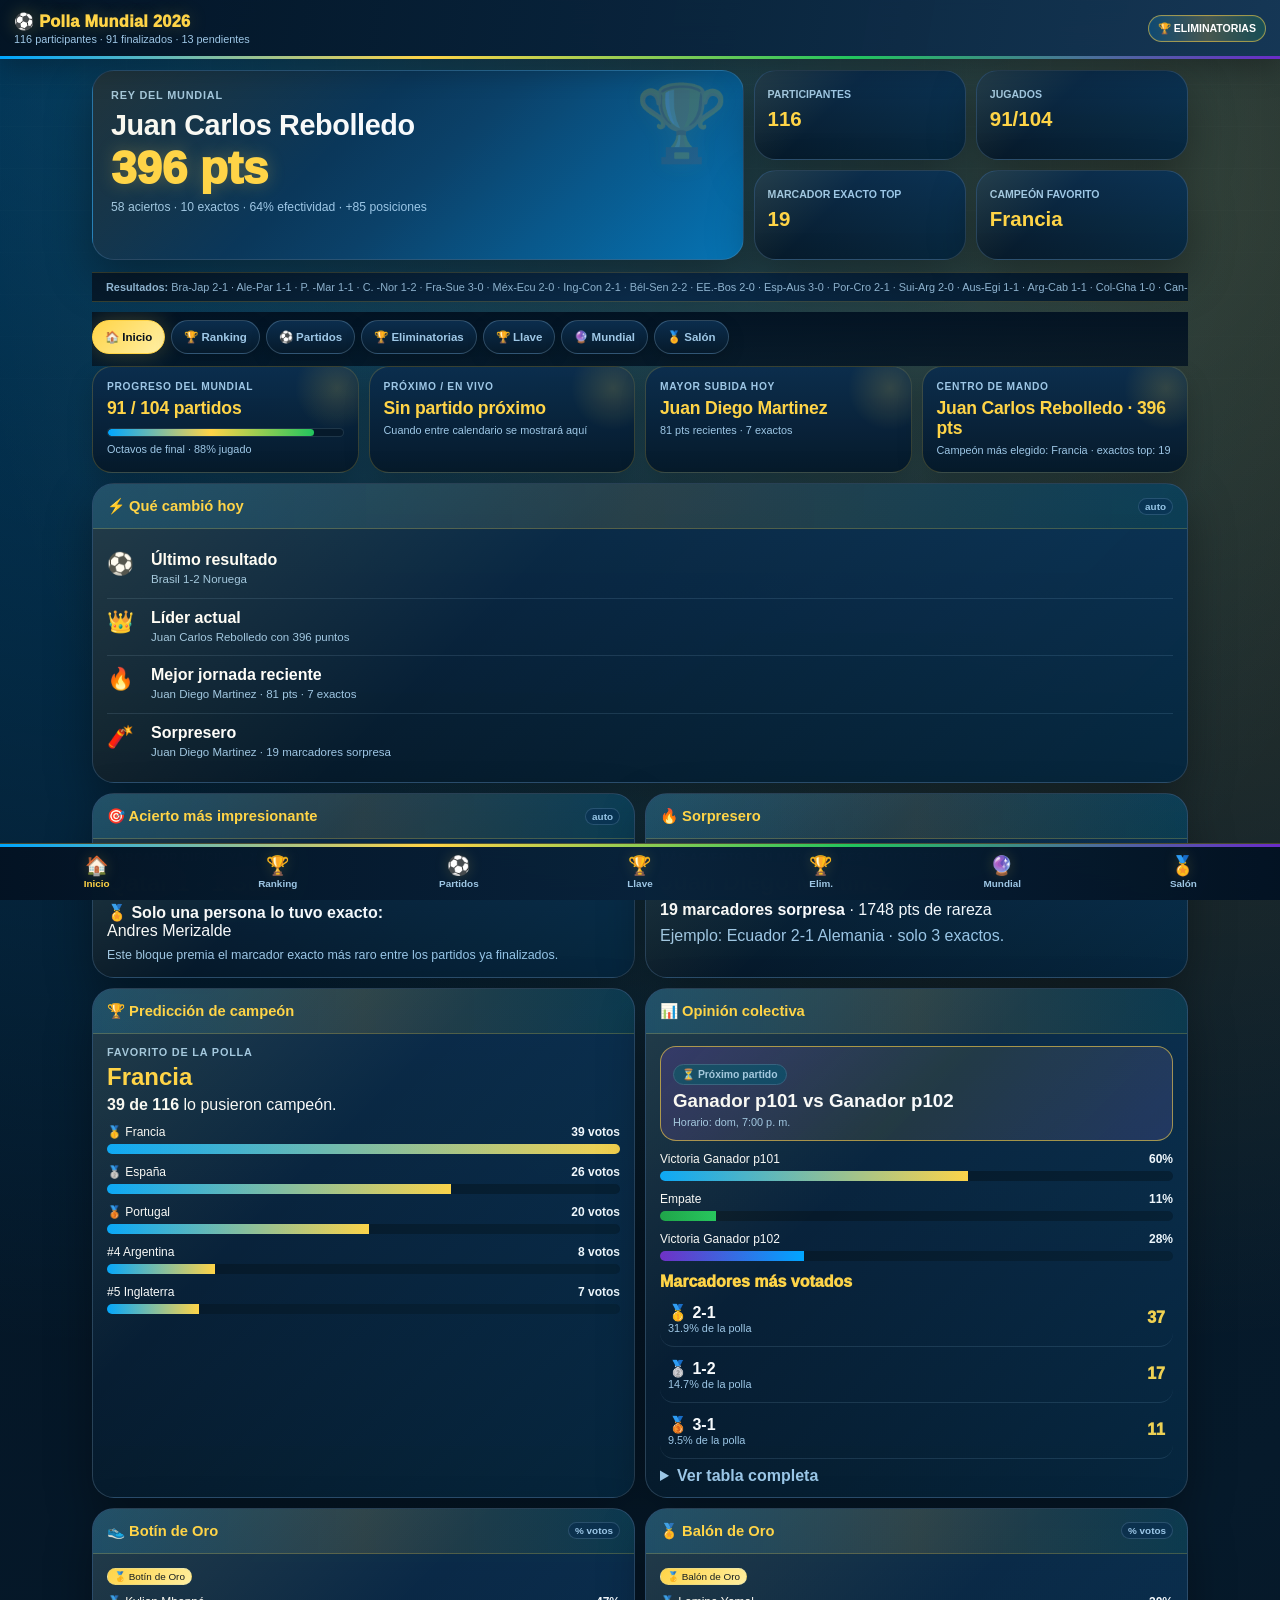
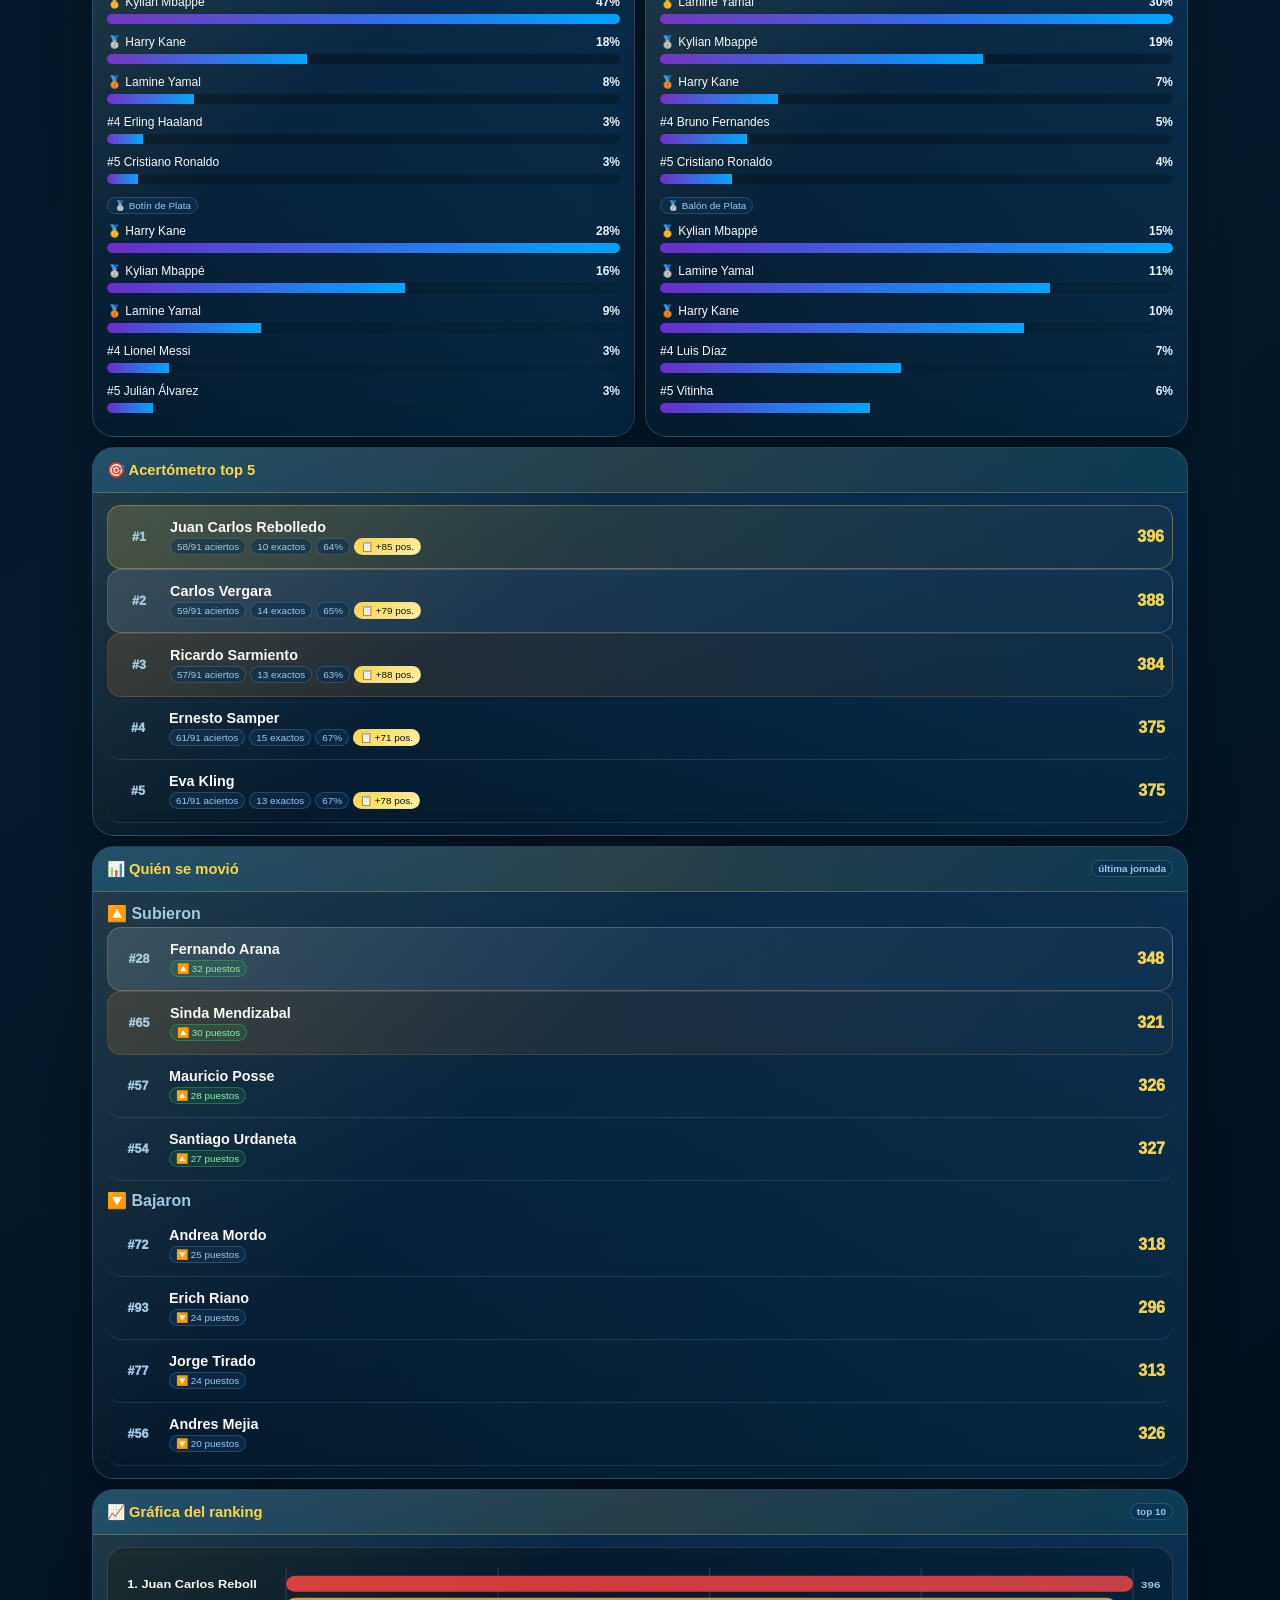
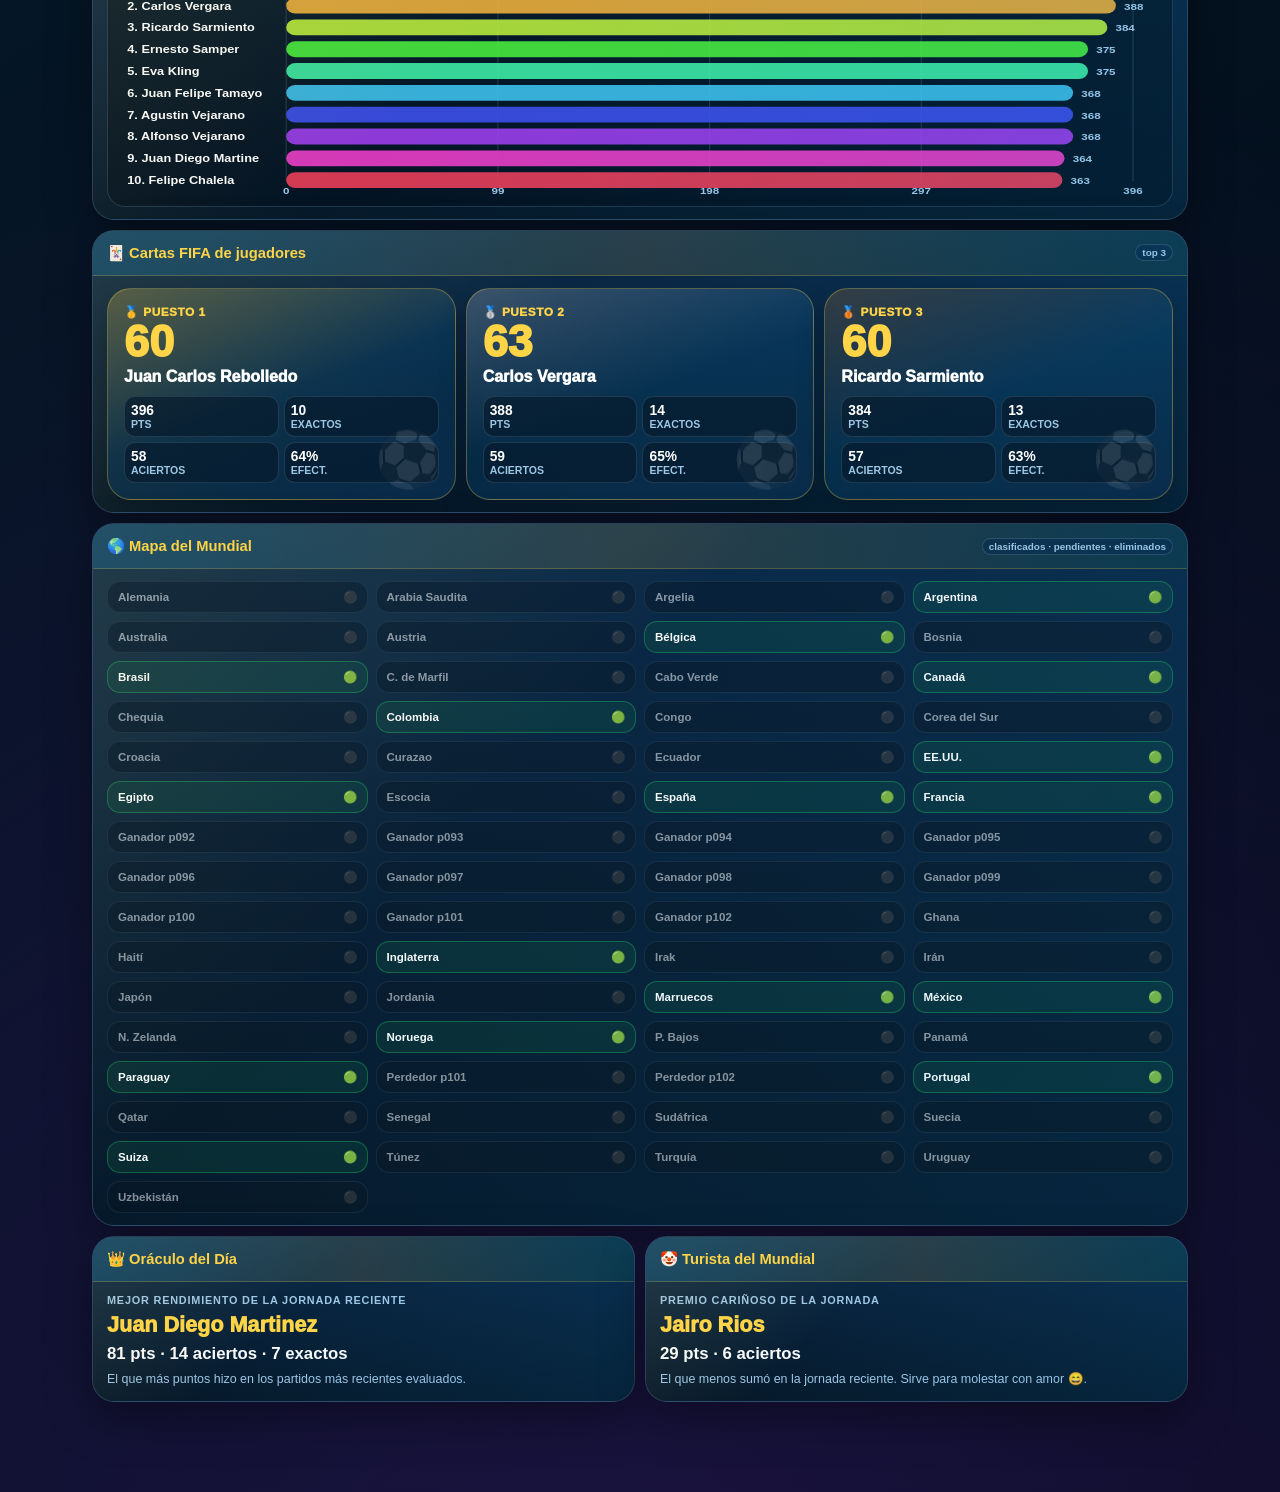
==== commit 420f4043: "Simplify "Tu camino a campeón": drop the derived-from-scores champion Removed the "Según tus marcado" ====
--- a/index.html
+++ b/index.html
@@ -854,26 +854,11 @@
   if(!team)return '';
   return aliveTeamsSet().has(team)?'<span class="chip ok">🟢 vivo</span>':'<span class="chip">⚫ eliminado</span>';
 }
-// Partidos de eliminatoria (16avos a semis) que alimentan la final (p104).
-// Si el usuario predijo un empate en cualquiera de estos, la cadena de "quién avanza"
-// se corta ahí mismo: un empate no dice a quién llevó a la siguiente ronda.
-const P104_ANCESTOR_IDS=['p073','p074','p075','p076','p077','p078','p079','p080','p081','p082','p083','p084','p085','p086','p087','p088','p089','p090','p091','p092','p093','p094','p095','p096','p097','p098','p099','p100','p101','p102'];
-function tiedChainMatches(p){
-  return P104_ANCESTOR_IDS.map(id=>{
-    const pr=p.predicciones?.[id]; if(!pr||pr.golesLocal===undefined||pr.golesVisitante===undefined)return null;
-    if(+pr.golesLocal!==+pr.golesVisitante)return null;
-    const real=MATCHES.find(m=>m.id===id);
-    const label=(real&&real.local&&!isPlaceholderTeam(real.local))?real.local+' vs '+real.visitante:null;
-    return {id,score:pr.golesLocal+'-'+pr.golesVisitante,label};
-  }).filter(Boolean);
-}
 function championPathCard(p){
   const map=participantKnockoutMatchups(p);
-  const championTeam=predWinnerForMatch(p,map['p104']);
-  const thirdTeam=predWinnerForMatch(p,map['p103']);
-  const finalMatch=map['p104'];
-  const rivalTeam=finalMatch?(finalMatch.a===championTeam?finalMatch.b:finalMatch.a):null;
   const honorChampion=cleanHonorTeam(p.honor?.campeon);
+  const honorSub=cleanHonorTeam(p.honor?.subcampeon);
+  const honorThird=cleanHonorTeam(p.honor?.tercer_puesto);
   const phasesOrder=['16avos','8vos','Cuartos','Semis','Final'];
   const rowsHtml=phasesOrder.map(ph=>{
     const ids=KO_PHASES[ph].ids;
@@ -888,22 +873,9 @@
       return '<span class="ko-pill '+cls+'">'+icon+' '+teamsTxt+'</span>';
     }).join('');
   });
-  let header='<div class="label">Según tus marcadores partido a partido</div>';
-  if(championTeam){
-    header+='<h2 style="color:var(--gold);margin:6px 0">'+esc(championTeam)+' '+teamStatusTag(championTeam)+'</h2>'+(rivalTeam?'<p class="muted">Le ganarías la final a <b>'+esc(rivalTeam)+'</b> '+teamStatusTag(rivalTeam)+'</p>':'');
-  }else{
-    const tied=tiedChainMatches(p).slice(0,3);
-    header+=tied.length
-      ? '<p class="muted">No se puede seguir el camino hasta la final: predijiste empate en '+(tied.length>1?'estos partidos de eliminatoria':'este partido de eliminatoria')+' (y ahí no hay forma de saber a quién llevaste a la siguiente ronda): '+tied.map(t=>'<b>'+esc(t.label||t.id)+' '+t.score+'</b>').join(', ')+'.</p>'
-      : '<p class="muted">Tu cadena de predicciones todavía no llega hasta la final (te falta alguna predicción de eliminatoria).</p>';
-  }
-  const honorHtml=honorChampion
-    ? '<p class="muted" style="margin-top:6px">🗳️ Campeón que elegiste: <b style="color:var(--white)">'+esc(honorChampion)+'</b> '+teamStatusTag(honorChampion)+
-      (championTeam&&!sameTeam(championTeam,honorChampion)?'<br><span style="font-size:.68rem">⚠️ No coincide con lo de arriba: tu pick de campeón fue independiente de tus marcadores partido a partido, así que pueden no cuadrar entre sí.</span>':'')+'</p>'
-    : '';
-  const thirdHtml=thirdTeam?'<p class="muted" style="margin-top:4px">Tu tercer puesto: <b>'+esc(thirdTeam)+'</b> '+teamStatusTag(thirdTeam)+'</p>':'';
-  const explainer='<div class="admin-note" style="margin-bottom:10px">ℹ️ Aquí ves <b>dos campeones que pueden no coincidir</b>, y está bien que no coincidan: el de arriba sale de seguir tus propios marcadores partido a partido hasta la final; el <b>🗳️ que elegiste</b> es tu voto aparte a "¿quién crees que gana el Mundial?". Si dice que no puede calcular tu camino, es porque predijiste un empate en algún partido de eliminatoria (ahí siempre hay un ganador, así que un empate no dice a quién avanzaste).</div>';
-  return '<div class="card" style="margin-top:10px"><div class="section-title">🔮 Tu camino a campeón</div><div class="body">'+explainer+header+honorHtml+thirdHtml+
+  const picks=[['🏆','Campeón',honorChampion],['🥈','Subcampeón',honorSub],['🥉','Tercer puesto',honorThird]].filter(x=>x[2]);
+  const picksHtml=picks.map(x=>'<p class="muted" style="margin-top:4px">'+x[0]+' '+x[1]+' que elegiste: <b style="color:var(--white)">'+esc(x[2])+'</b> '+teamStatusTag(x[2])+'</p>').join('');
+  return '<div class="card" style="margin-top:10px"><div class="section-title">🔮 Tu camino a campeón</div><div class="body">'+picksHtml+
     '<div style="margin-top:10px">'+phasesOrder.map((ph,i)=>'<div style="margin-bottom:8px"><b style="color:var(--muted);font-size:.68rem;text-transform:uppercase;letter-spacing:.4px">'+esc(KO_PHASES[ph].label||ph)+'</b><div style="margin-top:4px">'+rowsHtml[i]+'</div></div>').join('')+'</div>'+
     '<p class="muted" style="font-size:.66rem;margin-top:6px">✅ llave acertada · ❌ llave fallada · ⏳ pendiente de definirse · ➖ tu propia predicción no llega a este cruce.</p>'+
     '</div></div>';
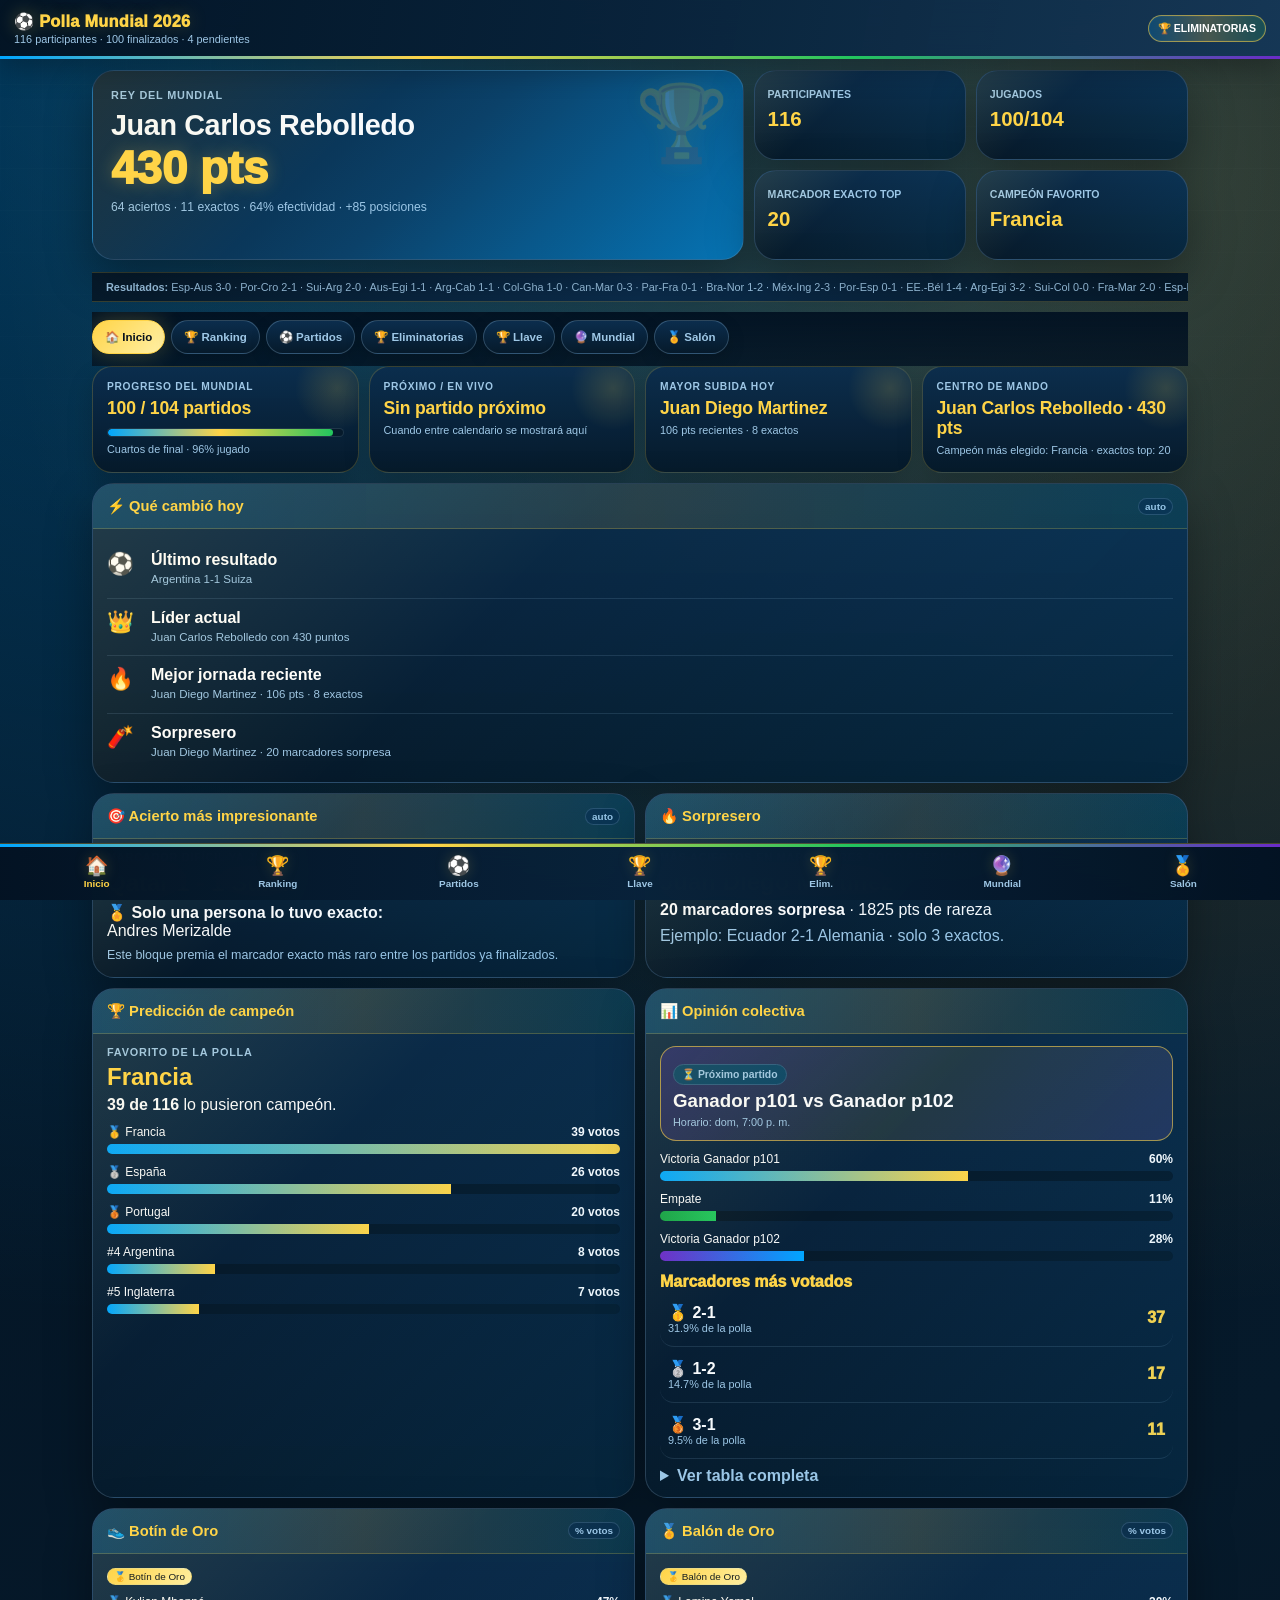
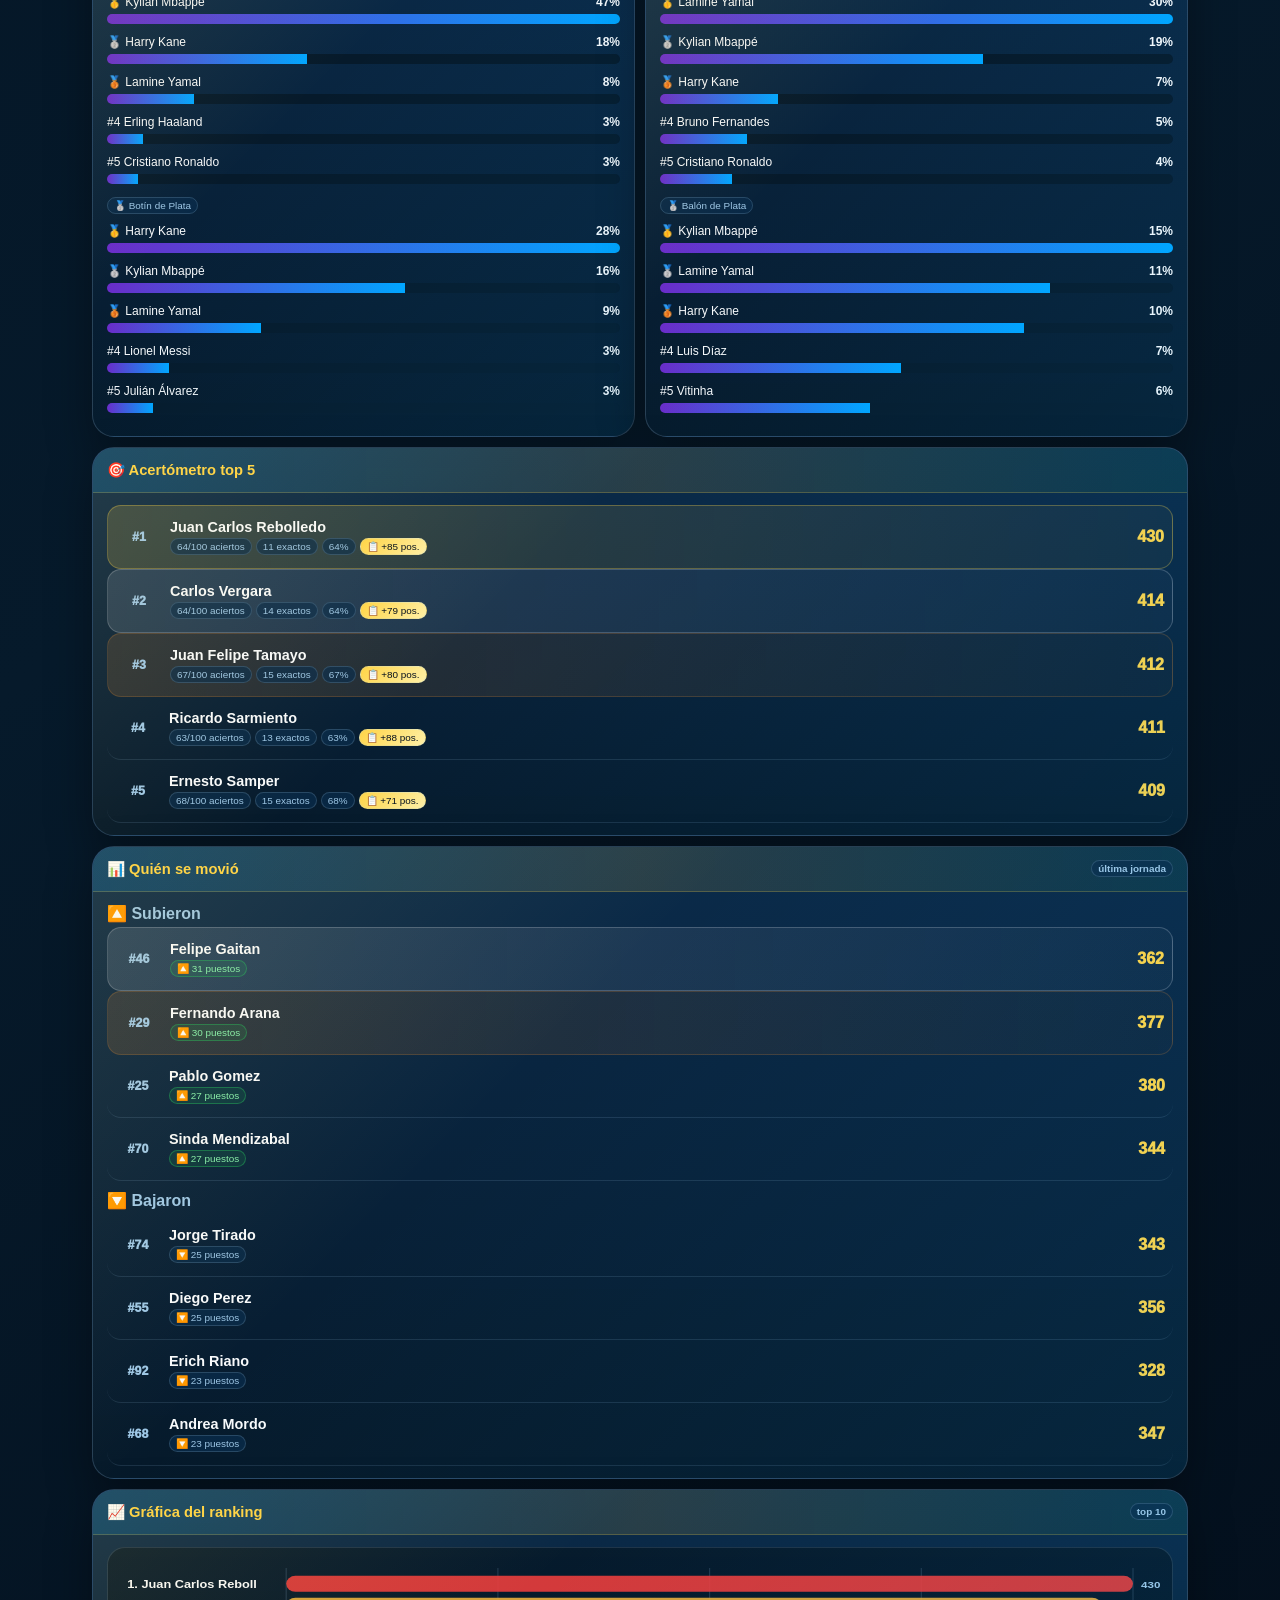
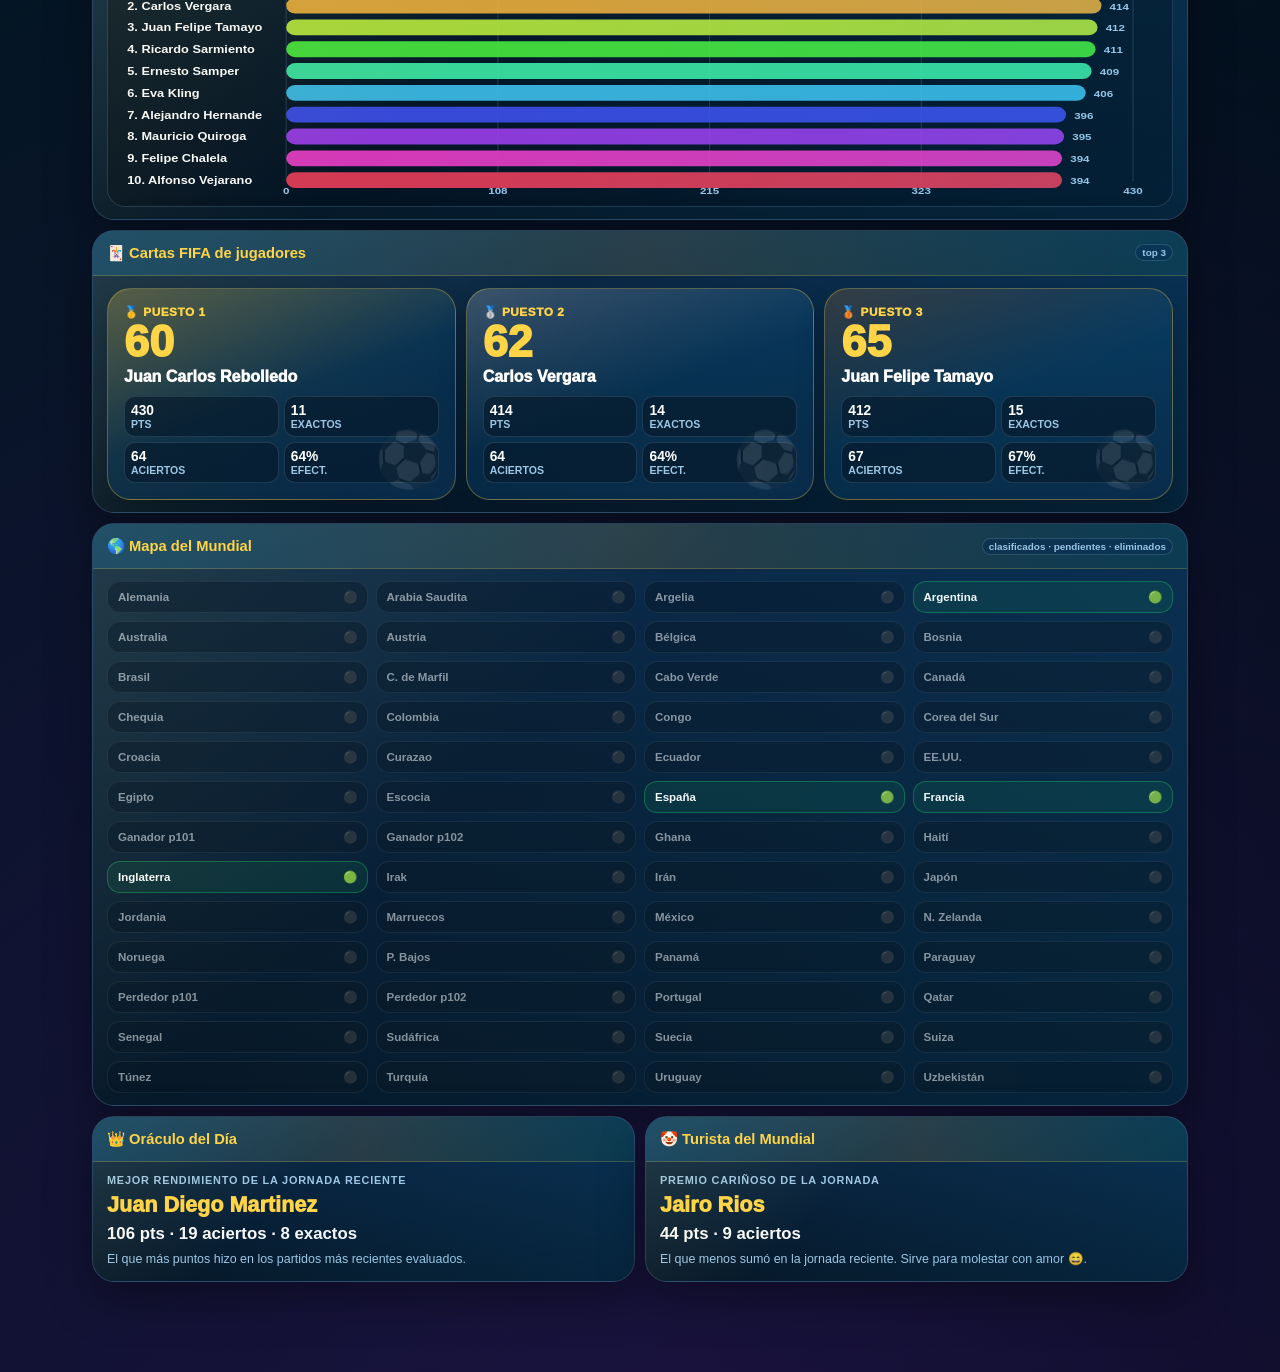
==== commit 93167527: "Corregir equipos "vivos": eliminar al perdedor y reconocer penales/alargue Dos arreglos en la detecc" ====
--- a/index.html
+++ b/index.html
@@ -464,6 +464,9 @@
 function koAdvancer(m){
   if(!m)return null;
   if(m.clasificado)return m.clasificado;
+  // El actualizador marca 'ganador' con el equipo que realmente avanza, incluido
+  // cuando se define por penales o alargue (donde el marcador queda empatado a 90').
+  if(m.ganador&&!isPlaceholderTeam(m.ganador))return m.ganador;
   if(KO_ADVANCERS[m.id])return KO_ADVANCERS[m.id];
   if(!isFinal(m))return null;
   if(+m.golesLocal>+m.golesVisitante)return m.local;
@@ -729,7 +732,7 @@
   Object.keys(KO_PHASES).forEach(ph=>{
     const reals=realPhaseMatchups(ph);
     if(!reals.length)return;
-    html+='<div style="margin:10px 0 6px;font-weight:900;color:var(--gold)">'+esc(KO_PHASES[ph].label||ph)+'</div>';
+    html+='<div style="margin:10px 0 6px;font-weight:900;color:var(--gold)">'+esc(KO_PHASES[ph].roundLabel||ph)+'</div>';
     reals.forEach(real=>{
       const hitters=RANKING.filter(p=>{
         const pred=participantKnockoutMatchups(p)[real.id];
@@ -823,17 +826,22 @@
 }
 function aliveTeamsSet(){
   const q=actualQualifiers();
-  const initialQualified=new Set(q.teams||[]);
-  const alive=new Set(initialQualified);
+  const alive=new Set(q.teams||[]);
+  // Incluye a los equipos reales que aparecen en cualquier cruce de eliminatoria
+  // (por si un cruce ya definido tiene un equipo que no venía en la lista de grupos).
+  knockoutMatches().forEach(m=>{
+    if(!isPlaceholderTeam(m.local))alive.add(m.local);
+    if(!isPlaceholderTeam(m.visitante))alive.add(m.visitante);
+  });
+  // Un equipo sigue vivo mientras no PIERDA un partido de eliminatoria ya jugado.
+  // Se quita únicamente al perdedor de cada partido finalizado; el clasificado
+  // (incluida definición por alargue/penales vía koAdvancer) permanece vivo.
   knockoutMatches().filter(isFinal).forEach(m=>{
-    if(initialQualified.has(m.local))alive.delete(m.local);
-    if(initialQualified.has(m.visitante))alive.delete(m.visitante);
     const adv=koAdvancer(m);
-    if(adv)alive.add(adv);
-  });
-  // Los partidos ya programados de octavos mantienen vivos a sus participantes, aunque aún no se jueguen.
-  phaseMatches('8vos').forEach(m=>{ if(m.local)alive.add(m.local); if(m.visitante)alive.add(m.visitante); });
-  CONFIRMED_OCTAVOS.forEach(m=>{ alive.add(m.local); alive.add(m.visitante); });
+    if(!adv)return;
+    const loser=sameTeam(adv,m.local)?m.visitante:(sameTeam(adv,m.visitante)?m.local:null);
+    if(loser&&!isPlaceholderTeam(loser))alive.delete(loser);
+  });
   return alive;
 }
 function renderWorldMap(){
@@ -876,7 +884,7 @@
   const picks=[['🏆','Campeón',honorChampion],['🥈','Subcampeón',honorSub],['🥉','Tercer puesto',honorThird]].filter(x=>x[2]);
   const picksHtml=picks.map(x=>'<p class="muted" style="margin-top:4px">'+x[0]+' '+x[1]+' que elegiste: <b style="color:var(--white)">'+esc(x[2])+'</b> '+teamStatusTag(x[2])+'</p>').join('');
   return '<div class="card" style="margin-top:10px"><div class="section-title">🔮 Tu camino a campeón</div><div class="body">'+picksHtml+
-    '<div style="margin-top:10px">'+phasesOrder.map((ph,i)=>'<div style="margin-bottom:8px"><b style="color:var(--muted);font-size:.68rem;text-transform:uppercase;letter-spacing:.4px">'+esc(KO_PHASES[ph].label||ph)+'</b><div style="margin-top:4px">'+rowsHtml[i]+'</div></div>').join('')+'</div>'+
+    '<div style="margin-top:10px">'+phasesOrder.map((ph,i)=>'<div style="margin-bottom:8px"><b style="color:var(--muted);font-size:.68rem;text-transform:uppercase;letter-spacing:.4px">'+esc(KO_PHASES[ph].roundLabel||ph)+'</b><div style="margin-top:4px">'+rowsHtml[i]+'</div></div>').join('')+'</div>'+
     '<p class="muted" style="font-size:.66rem;margin-top:6px">✅ llave acertada · ❌ llave fallada · ⏳ pendiente de definirse · ➖ tu propia predicción no llega a este cruce.</p>'+
     '</div></div>';
 }
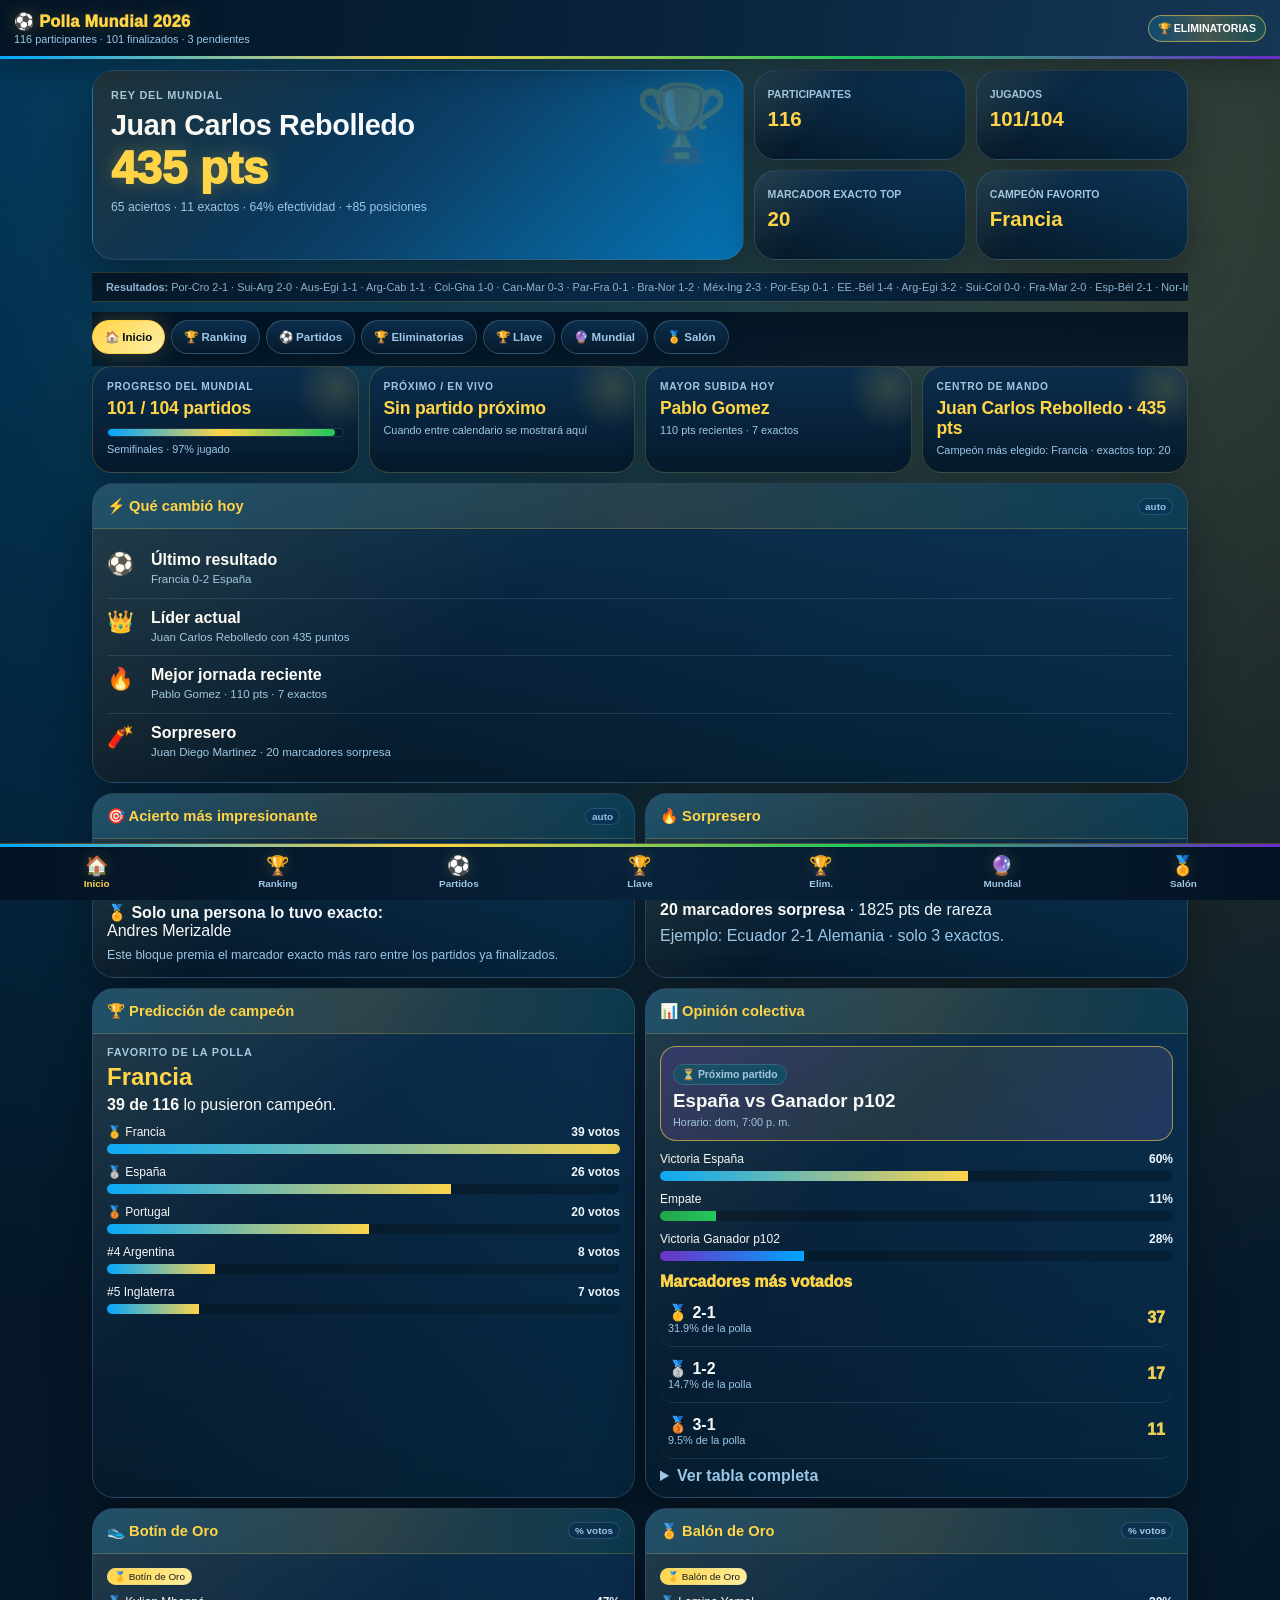
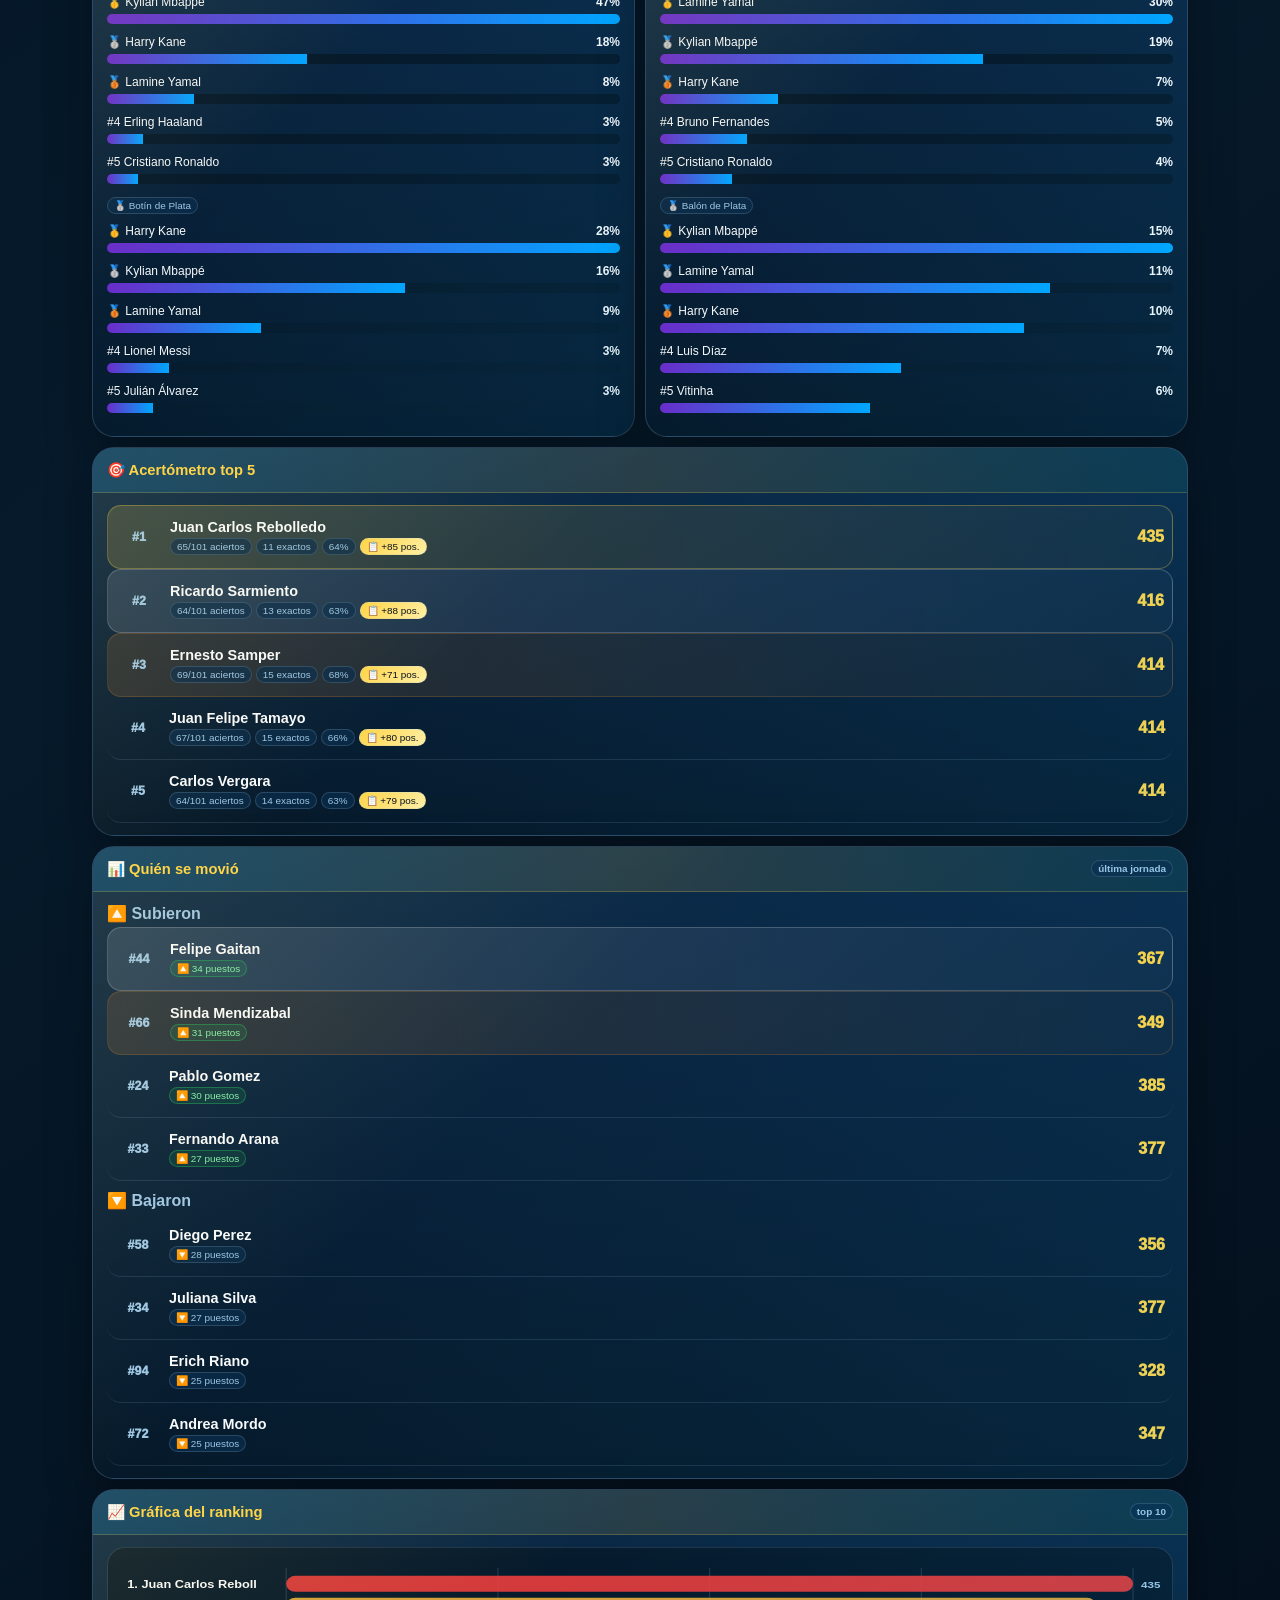
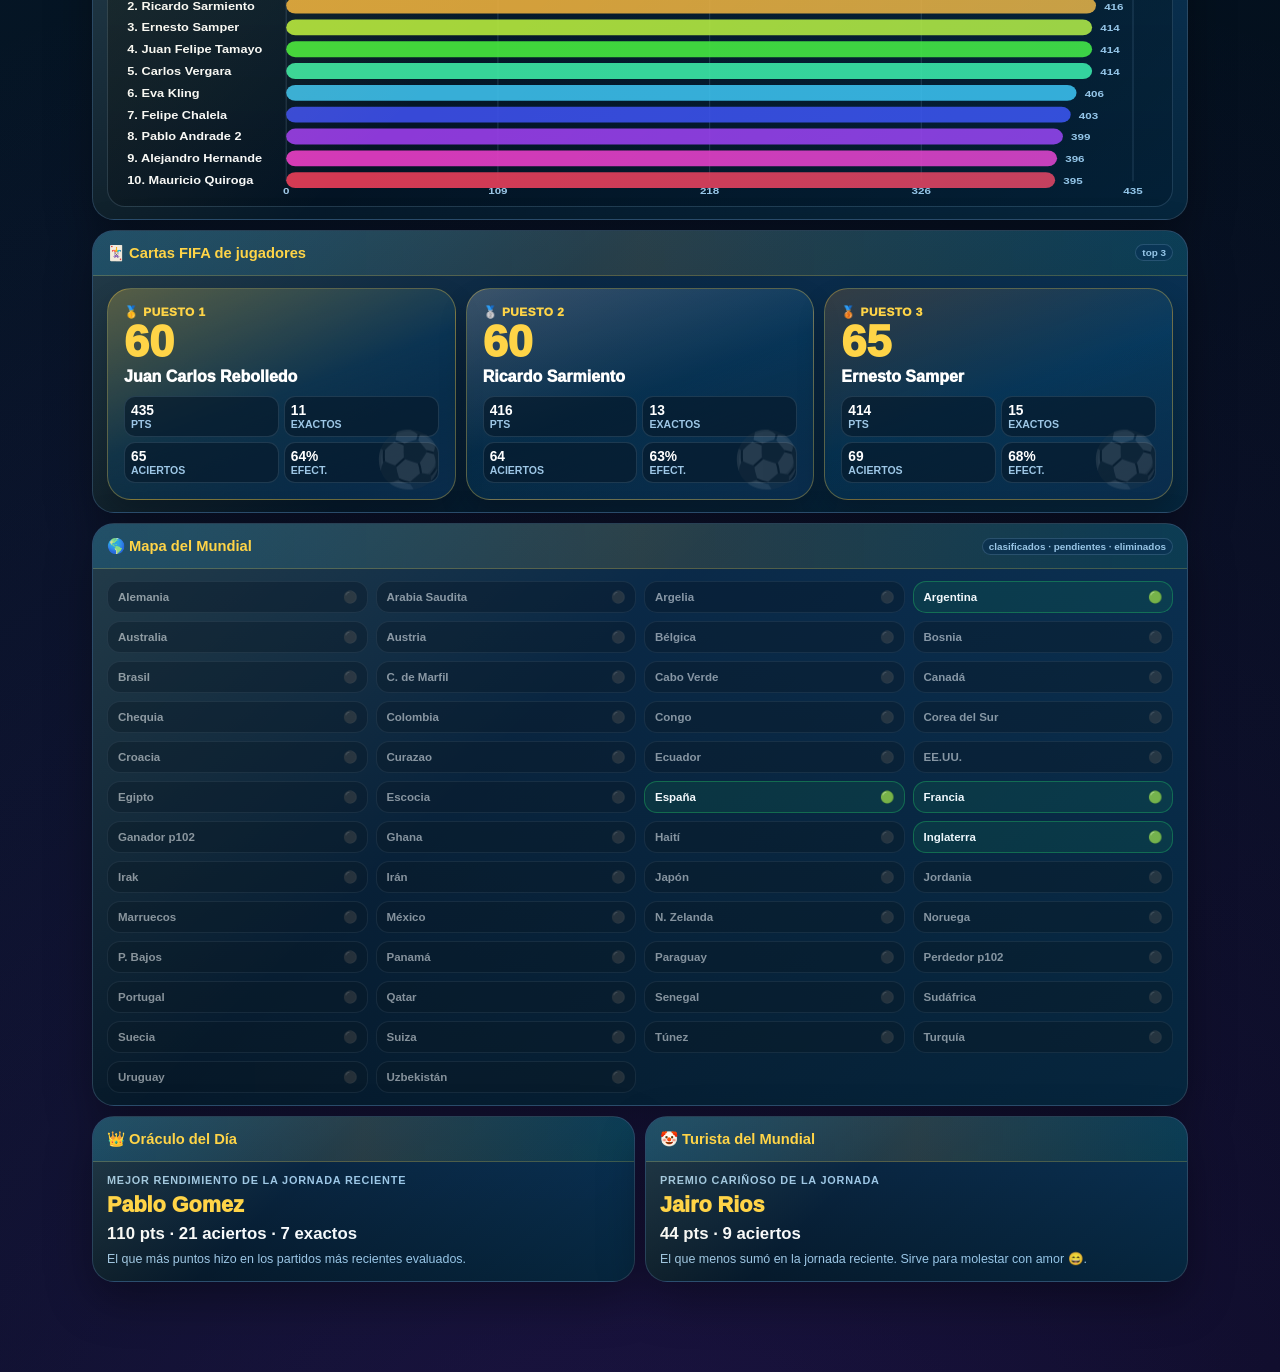
==== commit 1f9ec91b: "Add files via upload" ====
--- a/index.html
+++ b/index.html
@@ -837,6 +837,8 @@
   // Se quita únicamente al perdedor de cada partido finalizado; el clasificado
   // (incluida definición por alargue/penales vía koAdvancer) permanece vivo.
   knockoutMatches().filter(isFinal).forEach(m=>{
+    // Los perdedores de semifinales siguen vivos hasta disputar el tercer puesto.
+    if(m.id==='p101'||m.id==='p102') return;
     const adv=koAdvancer(m);
     if(!adv)return;
     const loser=sameTeam(adv,m.local)?m.visitante:(sameTeam(adv,m.visitante)?m.local:null);
@@ -1211,39 +1213,17 @@
   const liveIds=new Set(currentLiveMatches().map(m=>m.id));
   document.getElementById('played-list').innerHTML=PLAYED.slice().sort((a,b)=>matchTime(a)-matchTime(b)).map(m=>'<div class="match-card"><div><b>'+esc(m.local)+'</b><div class="muted" style="font-size:.68rem">'+matchPhaseLabel(m)+(fmtTime(m)?' · '+esc(fmtTime(m)):'')+(m.estado==='en_vivo'?' · ranking provisional':'')+'</div><b>'+esc(m.visitante)+'</b></div><div class="score">'+(m.estado==='en_vivo'?'🔴 ':'')+m.golesLocal+' - '+m.golesVisitante+'</div></div>').join('')||'<div class="empty">Sin resultados.</div>';
   // 16avos calendar with real match info
-  const r16Matches=[
-    {id:'p073',local:'🇿🇦 Sudáfrica',vis:'🇨🇦 Canadá',time:'Jun 28'},
-    {id:'p074',local:'🇧🇷 Brasil',vis:'🇯🇵 Japón',time:'Jun 29'},
-    {id:'p075',local:'🇩🇪 Alemania',vis:'🇵🇾 Paraguay',time:'Jun 29'},
-    {id:'p076',local:'🇳🇱 P. Bajos',vis:'🇲🇦 Marruecos',time:'Jun 29'},
-    {id:'p077',local:'🇨🇮 C. de Marfil',vis:'🇳🇴 Noruega',time:'Jun 30'},
-    {id:'p078',local:'🇫🇷 Francia',vis:'🇸🇪 Suecia',time:'Jun 30'},
-    {id:'p079',local:'🇲🇽 México',vis:'🇪🇨 Ecuador',time:'Jun 30'},
-    {id:'p080',local:'🏴󠁧󠁢󠁥󠁮󠁧󠁿 Inglaterra',vis:'🇨🇩 Congo',time:'Jul 1'},
-    {id:'p081',local:'🇧🇪 Bélgica',vis:'🇸🇳 Senegal',time:'Jul 1'},
-    {id:'p082',local:'🇺🇸 EE.UU.',vis:'🇧🇦 Bosnia',time:'Jul 1'},
-    {id:'p083',local:'🇪🇸 España',vis:'🇦🇹 Austria',time:'Jul 2'},
-    {id:'p084',local:'🇵🇹 Portugal',vis:'🇭🇷 Croacia',time:'Jul 2'},
-    {id:'p085',local:'🇨🇭 Suiza',vis:'🇩🇿 Argelia',time:'Jul 2'},
-    {id:'p086',local:'🇦🇺 Australia',vis:'🇪🇬 Egipto',time:'Jul 3'},
-    {id:'p087',local:'🇦🇷 Argentina',vis:'🇨🇻 Cabo Verde',time:'Jul 3'},
-    {id:'p088',local:'🇨🇴 Colombia',vis:'🇬🇭 Ghana',time:'Jul 3'},
-    {id:'p089',local:'🇨🇦 Canadá',vis:'🇲🇦 Marruecos',time:'Jul 4'},
-    {id:'p090',local:'🇵🇾 Paraguay',vis:'🇫🇷 Francia',time:'Jul 4'},
-    {id:'p091',local:'🇧🇷 Brasil',vis:'🇳🇴 Noruega',time:'Jul 5'},
-    {id:'p092',local:'🇲🇽 México',vis:'🏴 Inglaterra',time:'Jul 5'},
-    {id:'p093',local:'🇵🇹 Portugal',vis:'🇪🇸 España',time:'Jul 6'},
-    {id:'p094',local:'🇺🇸 EE.UU.',vis:'🇧🇪 Bélgica',time:'Jul 6'},
-    {id:'p095',local:'🇦🇷 Argentina',vis:'🇪🇬 Egipto',time:'Jul 7'},
-    {id:'p096',local:'🇨🇭 Suiza',vis:'🇨🇴 Colombia',time:'Jul 7'},
-  ];
+  const r16Matches=MATCHES.filter(m=>{
+    const n=parseInt((m.id||'').replace('p',''));
+    return n>=73 && n<=104;
+  }).sort((a,b)=>matchTime(a)-matchTime(b));
   const playedIds=new Set(PLAYED.map(m=>m.id));
   document.getElementById('pending-list').innerHTML='<div style="margin-bottom:10px"><span class="chip gold">🏆 Eliminatorias · 16avos y octavos</span></div>'+r16Matches.map(m=>{
     const real=MATCHES.find(x=>x.id===m.id);
     const finished=real&&isScoreable(real);
     const live=liveIds.has(m.id);
-    const score=finished?('<span class="chip gold">'+real.golesLocal+' - '+real.golesVisitante+'</span>'):(live?'🔴 EN VIVO':'⏳ '+m.time);
-    return '<div class="match-card"><div><b>'+m.local+'</b><div class="muted" style="font-size:.68rem">🏆 16avos · '+esc(fmtTime({id:m.id})||m.time)+'</div><b>'+m.vis+'</b></div><div class="score">'+score+'</div></div>';
+    const score=finished?('<span class="chip gold">'+real.golesLocal+' - '+real.golesVisitante+'</span>'):(live?'🔴 EN VIVO':'⏳ '+(fmtTime(real)||m.time));
+    return '<div class="match-card"><div><b>'+m.local+'</b><div class="muted" style="font-size:.68rem">'+esc(matchPhaseLabel(real||m))+' · '+esc(fmtTime(real||{id:m.id})||m.time)+'</div><b>'+m.vis+'</b></div><div class="score">'+score+'</div></div>';
   }).join('');
 }
 
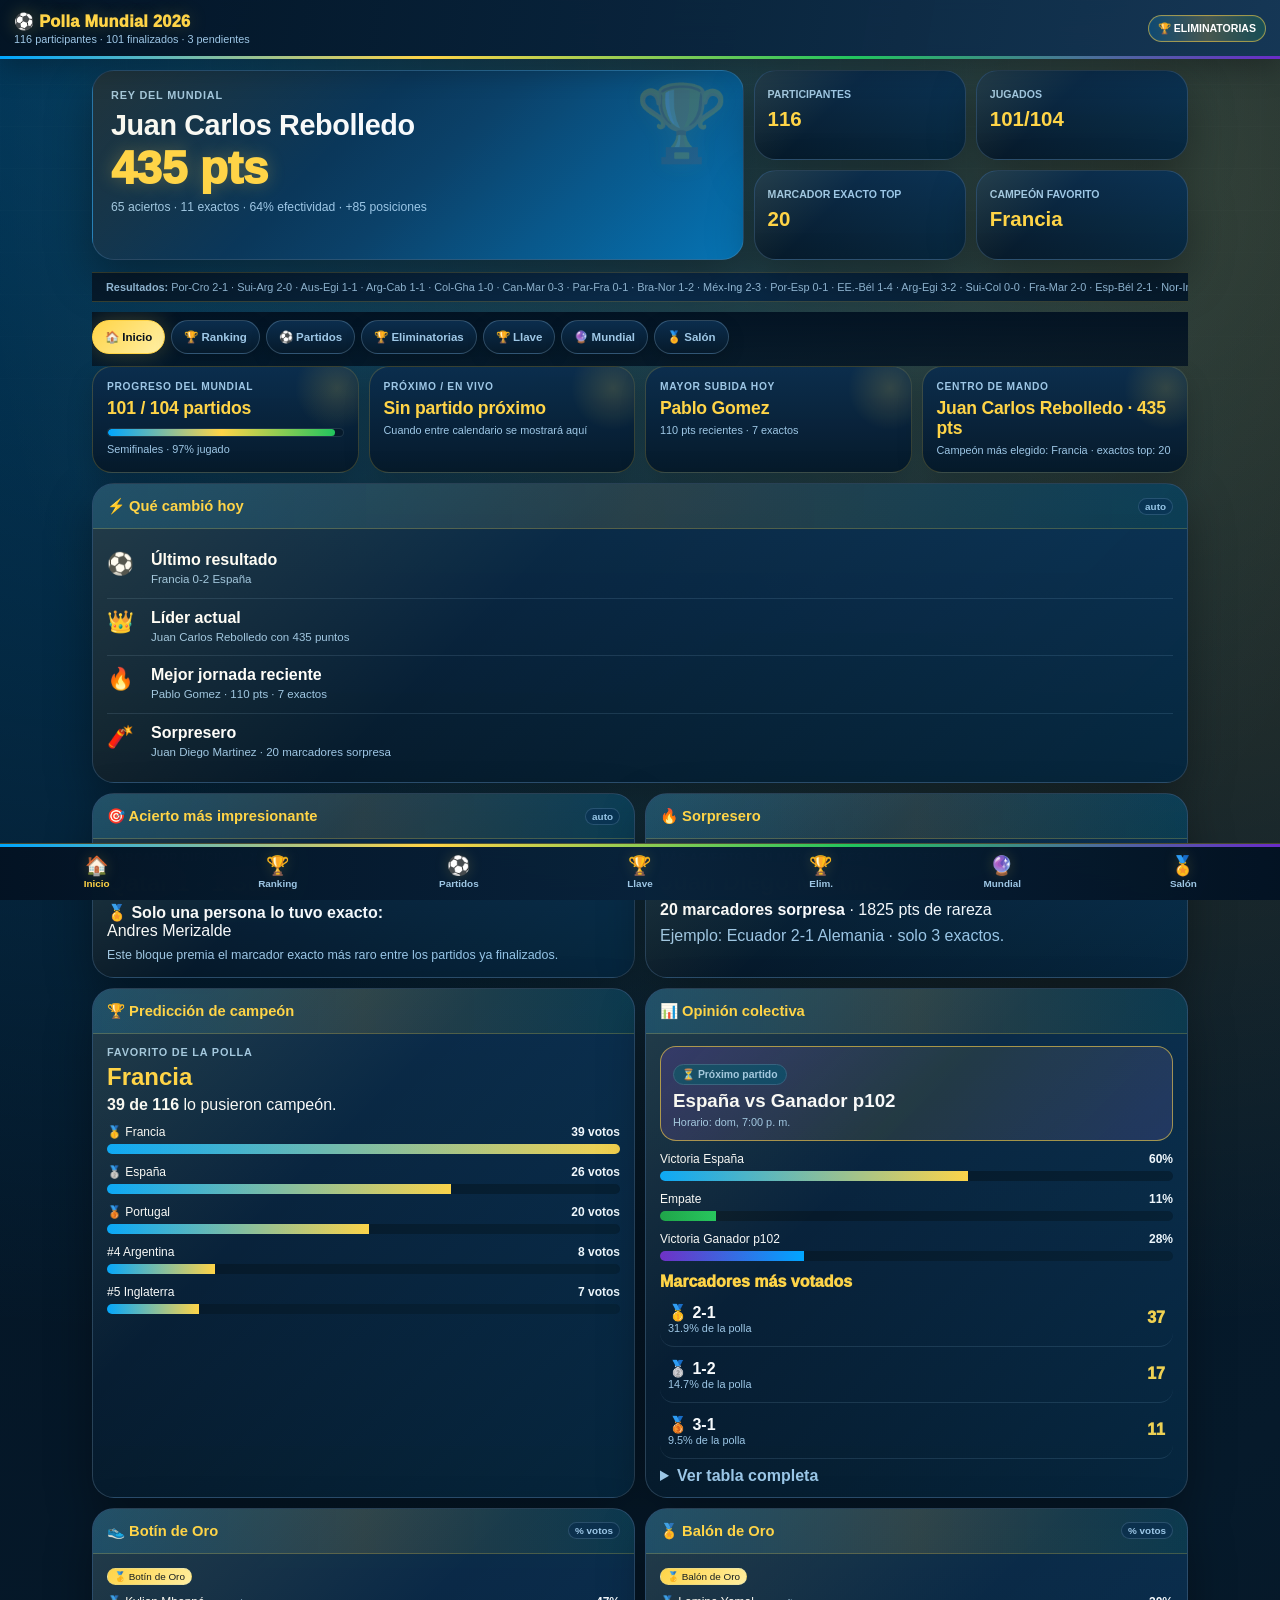
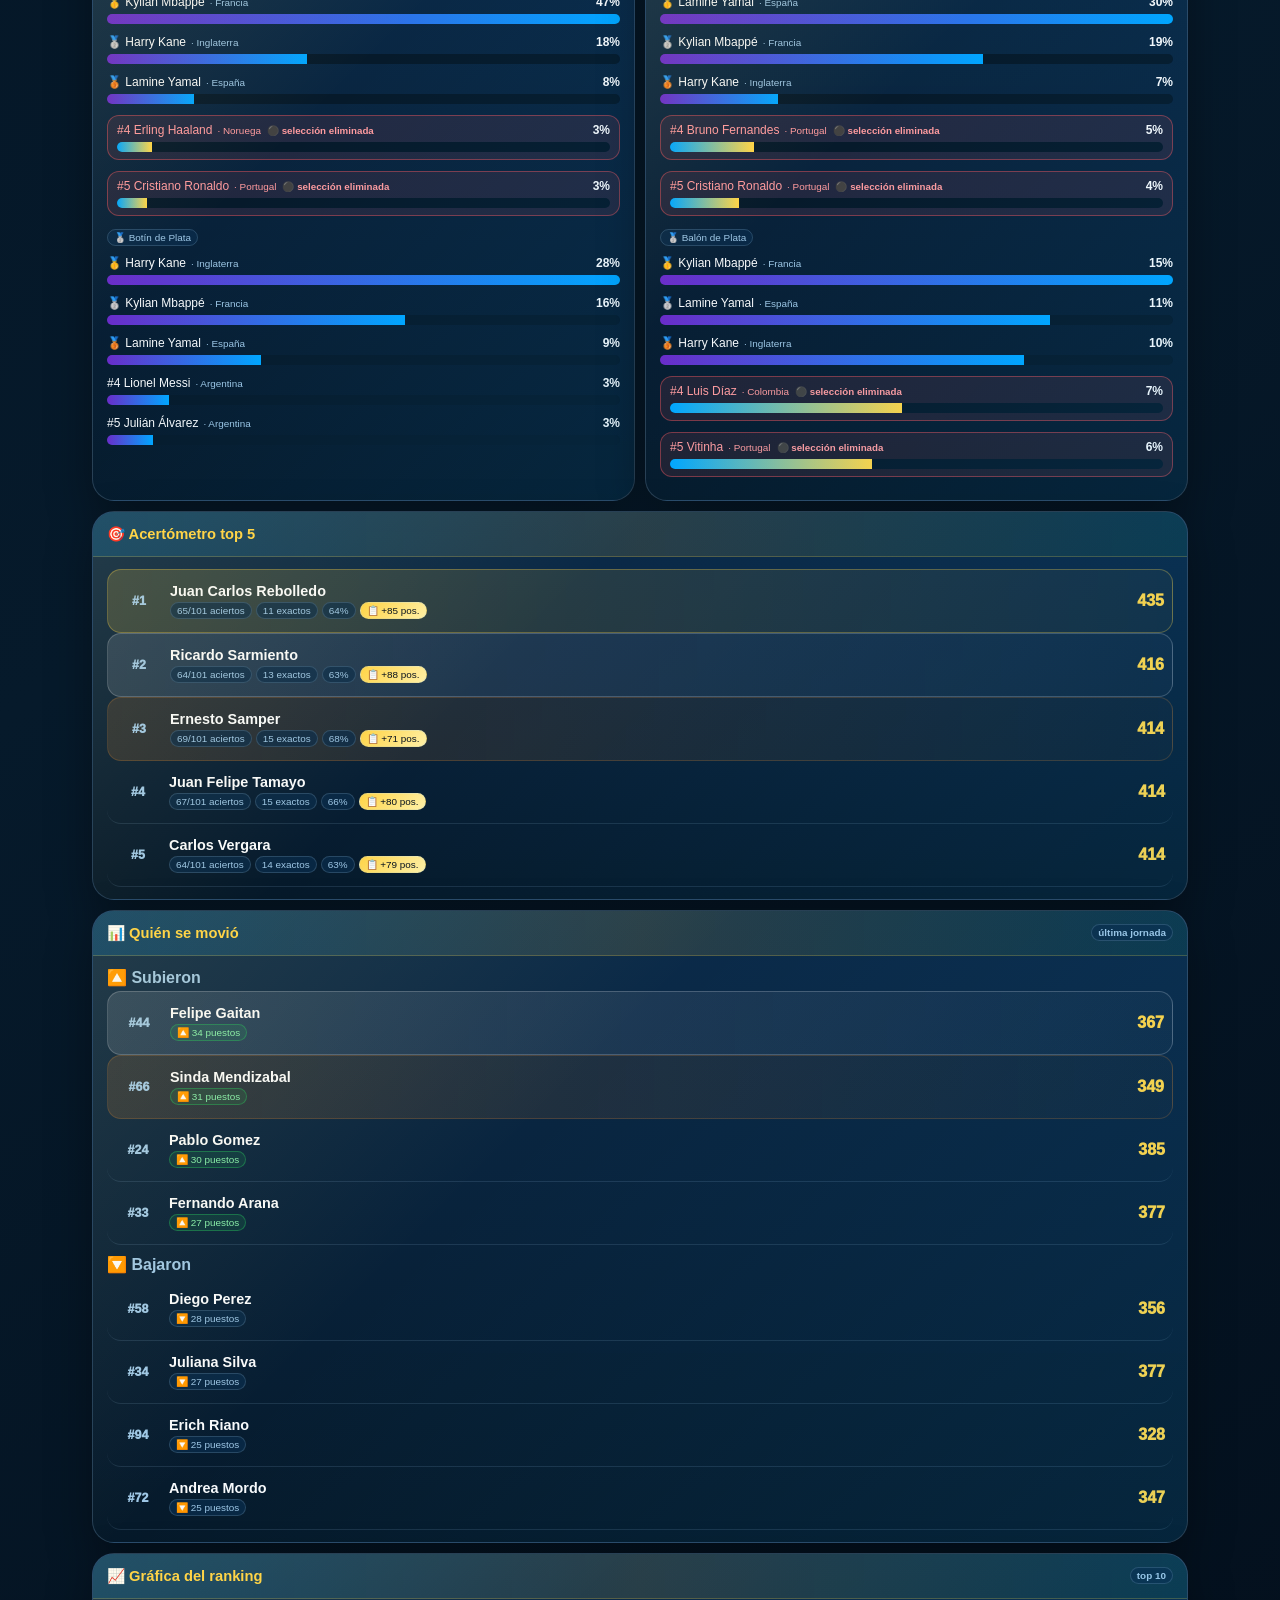
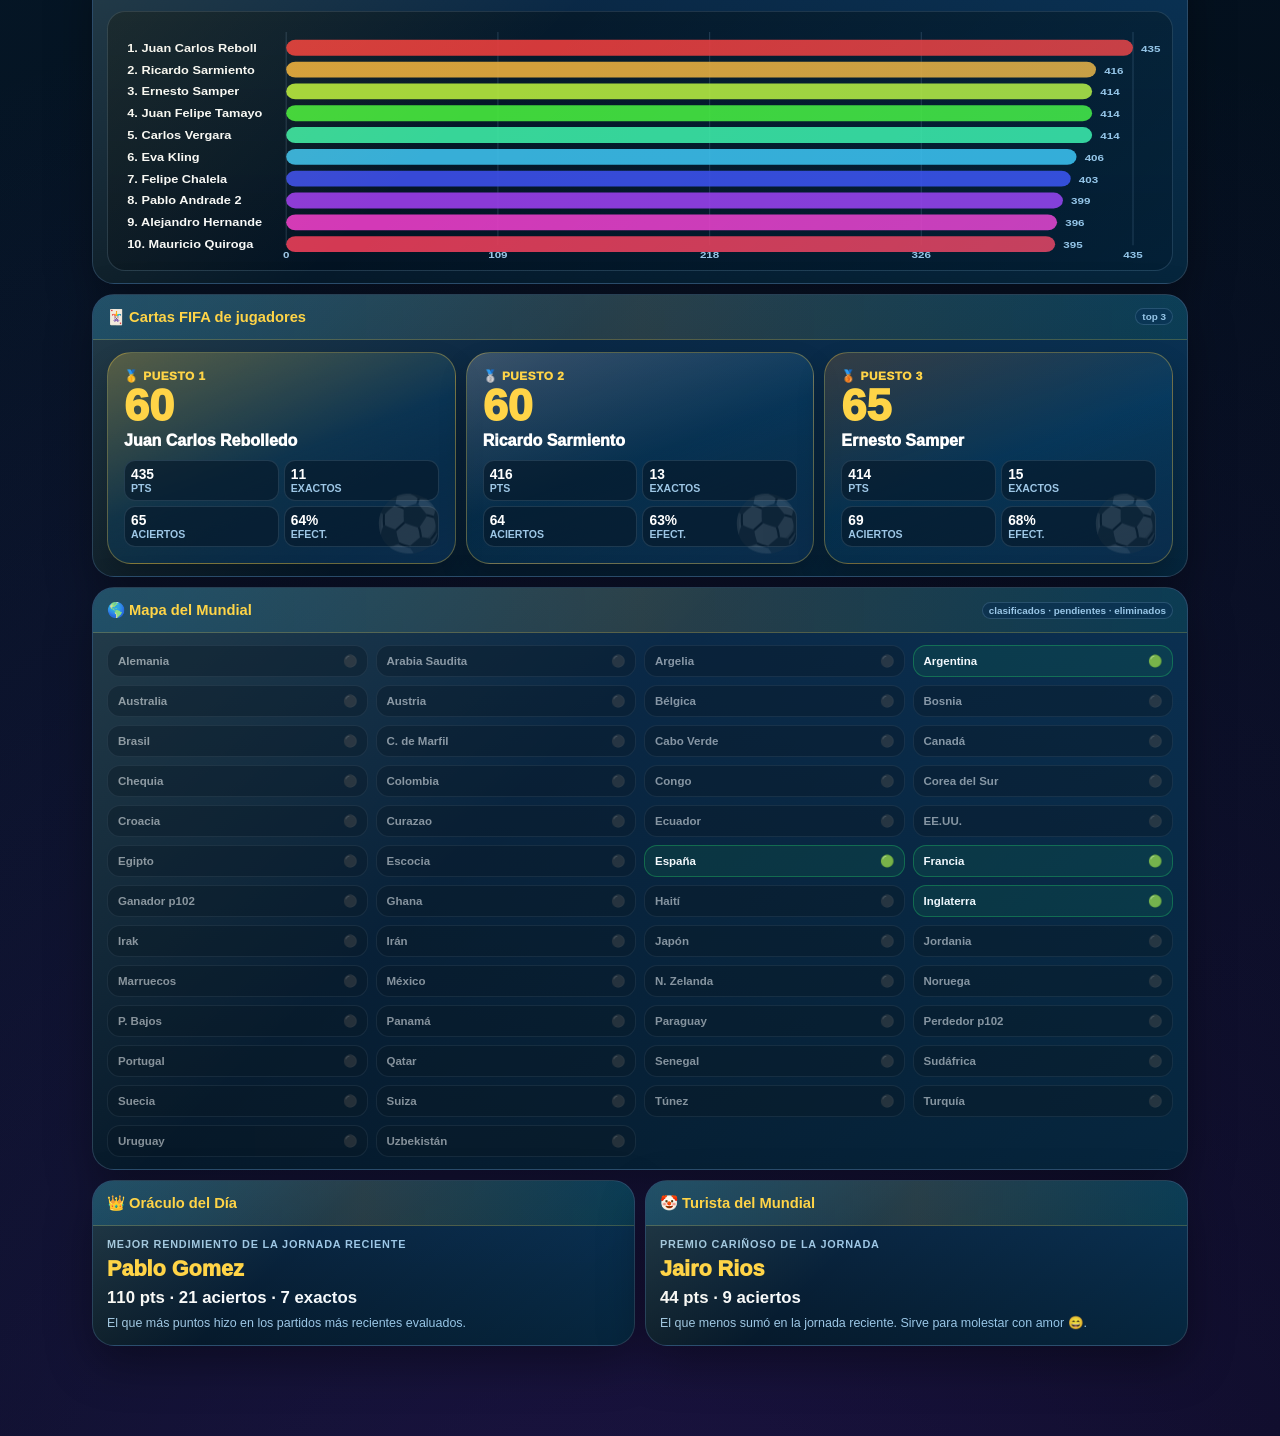
==== commit f7de8743: "Add files via upload" ====
--- a/index.html
+++ b/index.html
@@ -181,6 +181,7 @@
 .rank-chart{width:100%;height:260px;border-radius:18px;background:linear-gradient(180deg,rgba(6,26,43,.90),rgba(3,19,35,.96));border:1px solid rgba(158,199,230,.18);padding:10px;overflow:hidden}
 .rank-chart svg{width:100%;height:100%;display:block}.chart-label{font-size:10px;fill:#9EC7E6;font-weight:800}.chart-name{font-size:11px;fill:#F8FAFC;font-weight:900}.chart-grid{stroke:rgba(158,199,230,.18);stroke-width:1}.chart-line{fill:none;stroke-width:3;stroke-linecap:round;stroke-linejoin:round}.chart-dot{stroke:#031323;stroke-width:2}
 .fifa-card-grid{display:grid;grid-template-columns:repeat(3,1fr);gap:10px}.fifa-mini{position:relative;min-height:170px;border-radius:24px;padding:16px;background:linear-gradient(160deg,rgba(255,212,71,.25),rgba(0,166,255,.10),rgba(11,45,77,.96));border:1px solid rgba(255,212,71,.32);box-shadow:0 14px 28px rgba(0,0,0,.20);overflow:hidden;cursor:pointer}.fifa-mini:nth-child(2){background:linear-gradient(160deg,rgba(226,232,240,.22),rgba(0,166,255,.10),rgba(11,45,77,.96))}.fifa-mini:nth-child(3){background:linear-gradient(160deg,rgba(205,127,50,.22),rgba(0,166,255,.10),rgba(11,45,77,.96))}.fifa-mini:after{content:'⚽';position:absolute;right:12px;bottom:8px;font-size:3.4rem;opacity:.12}.fifa-rank{font-size:.74rem;color:var(--gold);font-weight:950;letter-spacing:.5px}.fifa-ovr{font-size:2.8rem;line-height:1;color:var(--gold);font-weight:950}.fifa-name{font-size:1rem;color:#fff;font-weight:950;margin:5px 0}.fifa-stats{display:grid;grid-template-columns:1fr 1fr;gap:5px;margin-top:10px}.fifa-stats span{background:rgba(6,26,43,.68);border:1px solid rgba(158,199,230,.16);border-radius:11px;padding:6px;font-size:.66rem;color:var(--muted);font-weight:850}.fifa-stats b{display:block;color:#fff;font-size:.86rem}.world-map{display:grid;grid-template-columns:repeat(4,1fr);gap:8px}.team-pill{display:flex;justify-content:space-between;align-items:center;gap:6px;border-radius:13px;padding:8px 10px;background:rgba(6,26,43,.78);border:1px solid rgba(158,199,230,.18);font-size:.72rem;font-weight:850}.team-pill.qualified{border-color:rgba(34,197,94,.38);background:rgba(34,197,94,.10)}.team-pill.pending{border-color:rgba(255,212,71,.28)}.team-pill.eliminated{opacity:.52;filter:grayscale(.25)}.need-card{border-radius:18px;background:rgba(6,26,43,.75);border:1px solid rgba(255,212,71,.22);padding:12px;margin-top:12px}.need-card h3{color:var(--gold);font-size:.92rem;margin-bottom:6px}.need-list{margin:8px 0 0;padding:0;list-style:none}.need-list li{padding:8px 0;border-bottom:1px solid rgba(158,199,230,.12);font-size:.76rem;color:var(--muted)}.need-list li:last-child{border-bottom:0}.share-actions{display:flex;gap:8px;flex-wrap:wrap;margin-top:10px}.share-btn{border:0;border-radius:999px;padding:9px 13px;background:linear-gradient(135deg,var(--gold),#FFF0A6);color:#06101D;font-weight:950;cursor:pointer}.ghost-btn{border:1px solid rgba(158,199,230,.28);border-radius:999px;padding:9px 13px;background:rgba(6,26,43,.72);color:#fff;font-weight:900;cursor:pointer}.share-status{font-size:.7rem;color:var(--muted);margin-top:6px}
+.honor-player-eliminated{border:1px solid rgba(255,90,95,.42);background:rgba(255,90,95,.10);border-radius:12px;padding:7px 9px}.honor-player-eliminated .barhead span{color:#ff9b9f}.honor-player-status{font-size:.61rem;color:#ff9b9f;font-weight:900;margin-left:6px}.honor-player-team{font-size:.62rem;color:var(--muted);margin-left:5px}
 @media(max-width:800px){.fifa-card-grid,.world-map{grid-template-columns:1fr}.rank-chart{height:300px}}
 
 </style>
@@ -334,7 +335,7 @@
         <div class="submenu">
           <button class="act" onclick="showSub('match-preds',this)">🔮 Predicciones por partido</button>
           <button onclick="showSub('match-results',this)">✅ Resultados fase de grupos</button>
-          <button onclick="showSub('match-next',this)">📅 16avos de Final</button>
+          <button onclick="showSub('match-next',this)">📅 Eliminatorias completas</button>
         </div>
         <div id="sub-match-preds" class="subpanel act">
           <div class="pred-table-wrap">
@@ -827,22 +828,21 @@
 function aliveTeamsSet(){
   const q=actualQualifiers();
   const alive=new Set(q.teams||[]);
-  // Incluye a los equipos reales que aparecen en cualquier cruce de eliminatoria
-  // (por si un cruce ya definido tiene un equipo que no venía en la lista de grupos).
   knockoutMatches().forEach(m=>{
     if(!isPlaceholderTeam(m.local))alive.add(m.local);
     if(!isPlaceholderTeam(m.visitante))alive.add(m.visitante);
   });
-  // Un equipo sigue vivo mientras no PIERDA un partido de eliminatoria ya jugado.
-  // Se quita únicamente al perdedor de cada partido finalizado; el clasificado
-  // (incluida definición por alargue/penales vía koAdvancer) permanece vivo.
   knockoutMatches().filter(isFinal).forEach(m=>{
-    // Los perdedores de semifinales siguen vivos hasta disputar el tercer puesto.
-    if(m.id==='p101'||m.id==='p102') return;
+    const num=parseInt(String(m.id||'').replace('p',''));
     const adv=koAdvancer(m);
     if(!adv)return;
     const loser=sameTeam(adv,m.local)?m.visitante:(sameTeam(adv,m.visitante)?m.local:null);
+    if(num===101||num===102)return;
     if(loser&&!isPlaceholderTeam(loser))alive.delete(loser);
+    if(num===103||num===104){
+      if(!isPlaceholderTeam(m.local))alive.delete(m.local);
+      if(!isPlaceholderTeam(m.visitante))alive.delete(m.visitante);
+    }
   });
   return alive;
 }
@@ -1080,12 +1080,41 @@
     ['🥉 Tercer puesto',third.team,third.n]
   ].map(x=>'<div class="match-card"><div><b>'+x[0]+'</b><div class="muted">'+esc(x[1])+'</div></div><div class="score">'+x[2]+'</div></div>').join('');
 }
+function individualAwardTeam(player){
+  const n=String(player||'').toLowerCase().normalize('NFD').replace(/[\u0300-\u036f]/g,'');
+  const map=[
+    [/mbapp|dembele|olise|griezmann|camavinga|tchouameni|saliba|thuram/,'Francia'],
+    [/kane|bellingham|saka|foden|palmer|rice/,'Inglaterra'],
+    [/yamal|pedri|ferran|morata|nico williams|rodri|olmo/,'España'],
+    [/ronaldo|cristiano|vitinha|bruno fernandes|bernardo silva|leao/,'Portugal'],
+    [/luis diaz|james rodriguez|duran|cordoba/,'Colombia'],
+    [/messi|lautaro|julian alvarez|enzo fernandez|mac allister/,'Argentina'],
+    [/musiala|wirtz|havertz|sane/,'Alemania'],
+    [/haaland|odegaard|sorloth/,'Noruega'],
+    [/vinicius|raphinha|rodrygo|neymar/,'Brasil'],
+    [/de bruyne|lukaku|doku/,'Bélgica'],
+    [/hakimi|brahim diaz|en-nesyri/,'Marruecos'],
+    [/gakpo|depay|xavi simons|frimpong/,'P. Bajos'],
+    [/pulisic|balogun/,'EE.UU.'],
+    [/salah|marmoush/,'Egipto']
+  ];
+  const hit=map.find(([rx])=>rx.test(n));
+  return hit?hit[1]:'';
+}
 function honorPlayerBars(field){
   const counts={};
   PARTICIPANTES.forEach(p=>{const raw=p.honor?.[field];const name=normalizePlayer(raw);if(name){counts[name]=(counts[name]||0)+1;}});
   const arr=Object.entries(counts).map(([t,n])=>({team:t,n})).sort((a,b)=>b.n-a.n);
   const total=PARTICIPANTES.length;const max=Math.max(1,...arr.map(x=>x.n));
-  return arr.slice(0,5).map((x,i)=>'<div class="barrow"><div class="barhead"><span>'+medal(i+1)+' '+esc(x.team)+'</span><b>'+Math.round(x.n/total*100)+'%</b></div><div class="bar"><div class="fill violet" style="width:'+Math.round(x.n/max*100)+'%"></div></div></div>').join('')||'<div class="empty">Sin predicciones.</div>';
+  const alive=aliveTeamsSet();
+  return arr.slice(0,5).map((x,i)=>{
+    const selection=individualAwardTeam(x.team);
+    const eliminated=selection && ![...alive].some(t=>sameTeam(t,selection));
+    const cls=eliminated?' honor-player-eliminated':'';
+    const status=selection?'<span class="honor-player-team">· '+esc(selection)+'</span>':'';
+    const out=eliminated?'<span class="honor-player-status">⚫ selección eliminada</span>':'';
+    return '<div class="barrow'+cls+'"><div class="barhead"><span>'+medal(i+1)+' '+esc(x.team)+status+out+'</span><b>'+Math.round(x.n/total*100)+'%</b></div><div class="bar"><div class="fill '+(eliminated?'':'violet')+'" style="width:'+Math.round(x.n/max*100)+'%"></div></div></div>';
+  }).join('')||'<div class="empty">Sin predicciones.</div>';
 }
 function renderBotinBalon(){
   const botinEl=document.getElementById('botin-card');
@@ -1212,19 +1241,23 @@
 function renderMatches(){
   const liveIds=new Set(currentLiveMatches().map(m=>m.id));
   document.getElementById('played-list').innerHTML=PLAYED.slice().sort((a,b)=>matchTime(a)-matchTime(b)).map(m=>'<div class="match-card"><div><b>'+esc(m.local)+'</b><div class="muted" style="font-size:.68rem">'+matchPhaseLabel(m)+(fmtTime(m)?' · '+esc(fmtTime(m)):'')+(m.estado==='en_vivo'?' · ranking provisional':'')+'</div><b>'+esc(m.visitante)+'</b></div><div class="score">'+(m.estado==='en_vivo'?'🔴 ':'')+m.golesLocal+' - '+m.golesVisitante+'</div></div>').join('')||'<div class="empty">Sin resultados.</div>';
-  // 16avos calendar with real match info
-  const r16Matches=MATCHES.filter(m=>{
-    const n=parseInt((m.id||'').replace('p',''));
-    return n>=73 && n<=104;
-  }).sort((a,b)=>matchTime(a)-matchTime(b));
-  const playedIds=new Set(PLAYED.map(m=>m.id));
-  document.getElementById('pending-list').innerHTML='<div style="margin-bottom:10px"><span class="chip gold">🏆 Eliminatorias · 16avos y octavos</span></div>'+r16Matches.map(m=>{
-    const real=MATCHES.find(x=>x.id===m.id);
-    const finished=real&&isScoreable(real);
-    const live=liveIds.has(m.id);
-    const score=finished?('<span class="chip gold">'+real.golesLocal+' - '+real.golesVisitante+'</span>'):(live?'🔴 EN VIVO':'⏳ '+(fmtTime(real)||m.time));
-    return '<div class="match-card"><div><b>'+m.local+'</b><div class="muted" style="font-size:.68rem">'+esc(matchPhaseLabel(real||m))+' · '+esc(fmtTime(real||{id:m.id})||m.time)+'</div><b>'+m.vis+'</b></div><div class="score">'+score+'</div></div>';
-  }).join('');
+  const knockout=MATCHES.filter(m=>{const num=parseInt(String(m.id||'').replace('p',''));return num>=73&&num<=104;}).slice().sort((a,b)=>parseInt(a.id.slice(1))-parseInt(b.id.slice(1)));
+  const phaseOrder=['16avos de Final','Octavos de Final','Cuartos de Final','Semifinal','Tercer puesto','Final'];
+  const grouped={};
+  knockout.forEach(m=>{const label=matchPhaseLabel(m).replace('🏆 ','');(grouped[label]||(grouped[label]=[])).push(m);});
+  let html='<div style="margin-bottom:10px"><span class="chip gold">🏆 Eliminatorias completas · hasta la final</span></div>';
+  phaseOrder.forEach(label=>{
+    const ms=grouped[label]||[];if(!ms.length)return;
+    html+='<div class="ko-phase-title" style="margin-top:12px">🏆 '+esc(label)+'</div>';
+    html+=ms.map(m=>{
+      const finished=isScoreable(m);const live=liveIds.has(m.id);
+      const local=isPlaceholderTeam(m.local)?'Por definir':m.local;
+      const visitante=isPlaceholderTeam(m.visitante)?'Por definir':m.visitante;
+      const state=finished?('<span class="chip gold">'+m.golesLocal+' - '+m.golesVisitante+'</span>'):(live?'🔴 EN VIVO':'⏳ '+(fmtTime(m)||KO_MATCH_INFO[m.id]?.date||'Horario por confirmar'));
+      return '<div class="match-card"><div><b>'+esc(local)+'</b><div class="muted" style="font-size:.68rem">'+esc(matchPhaseLabel(m))+(fmtTime(m)?' · '+esc(fmtTime(m)):'')+' · '+esc(m.id)+'</div><b>'+esc(visitante)+'</b></div><div class="score">'+state+'</div></div>';
+    }).join('');
+  });
+  document.getElementById('pending-list').innerHTML=html||'<div class="empty">Sin partidos de eliminatorias.</div>';
 }
 
 function showSub(id,btn){
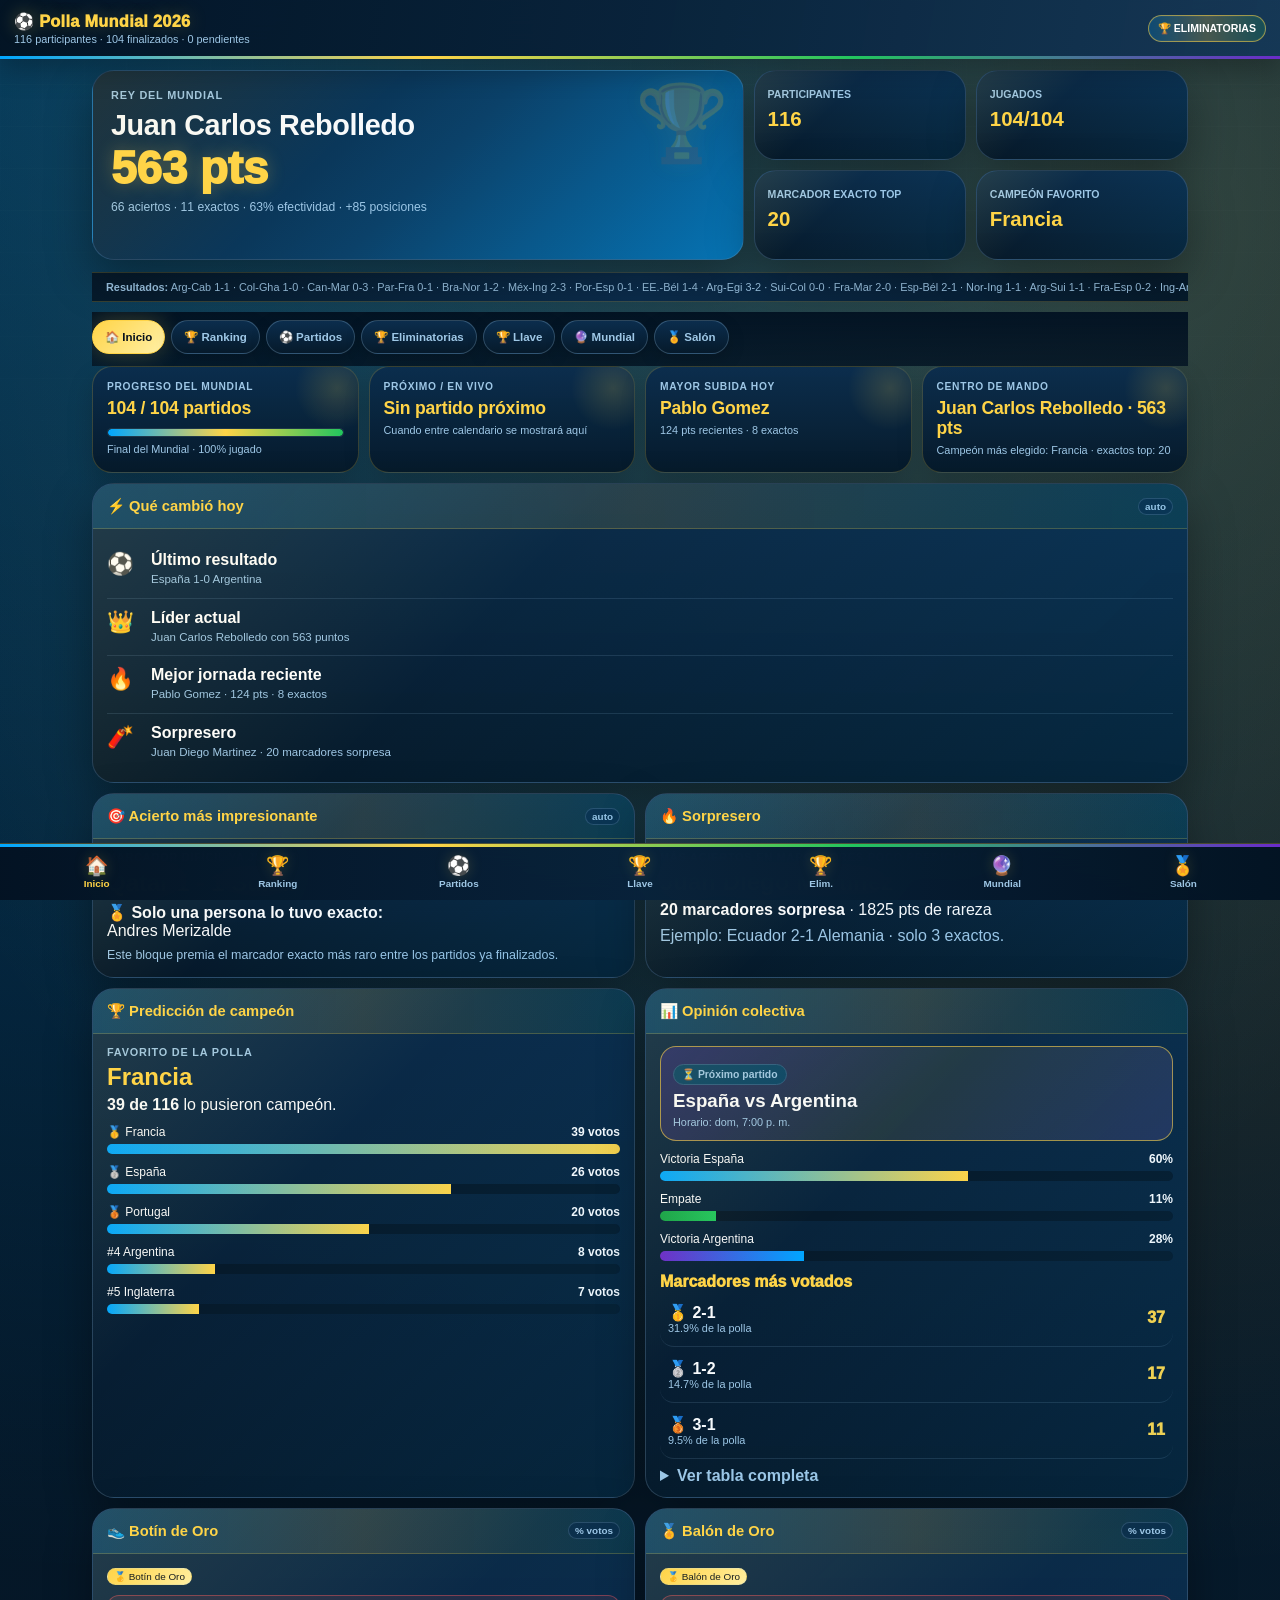
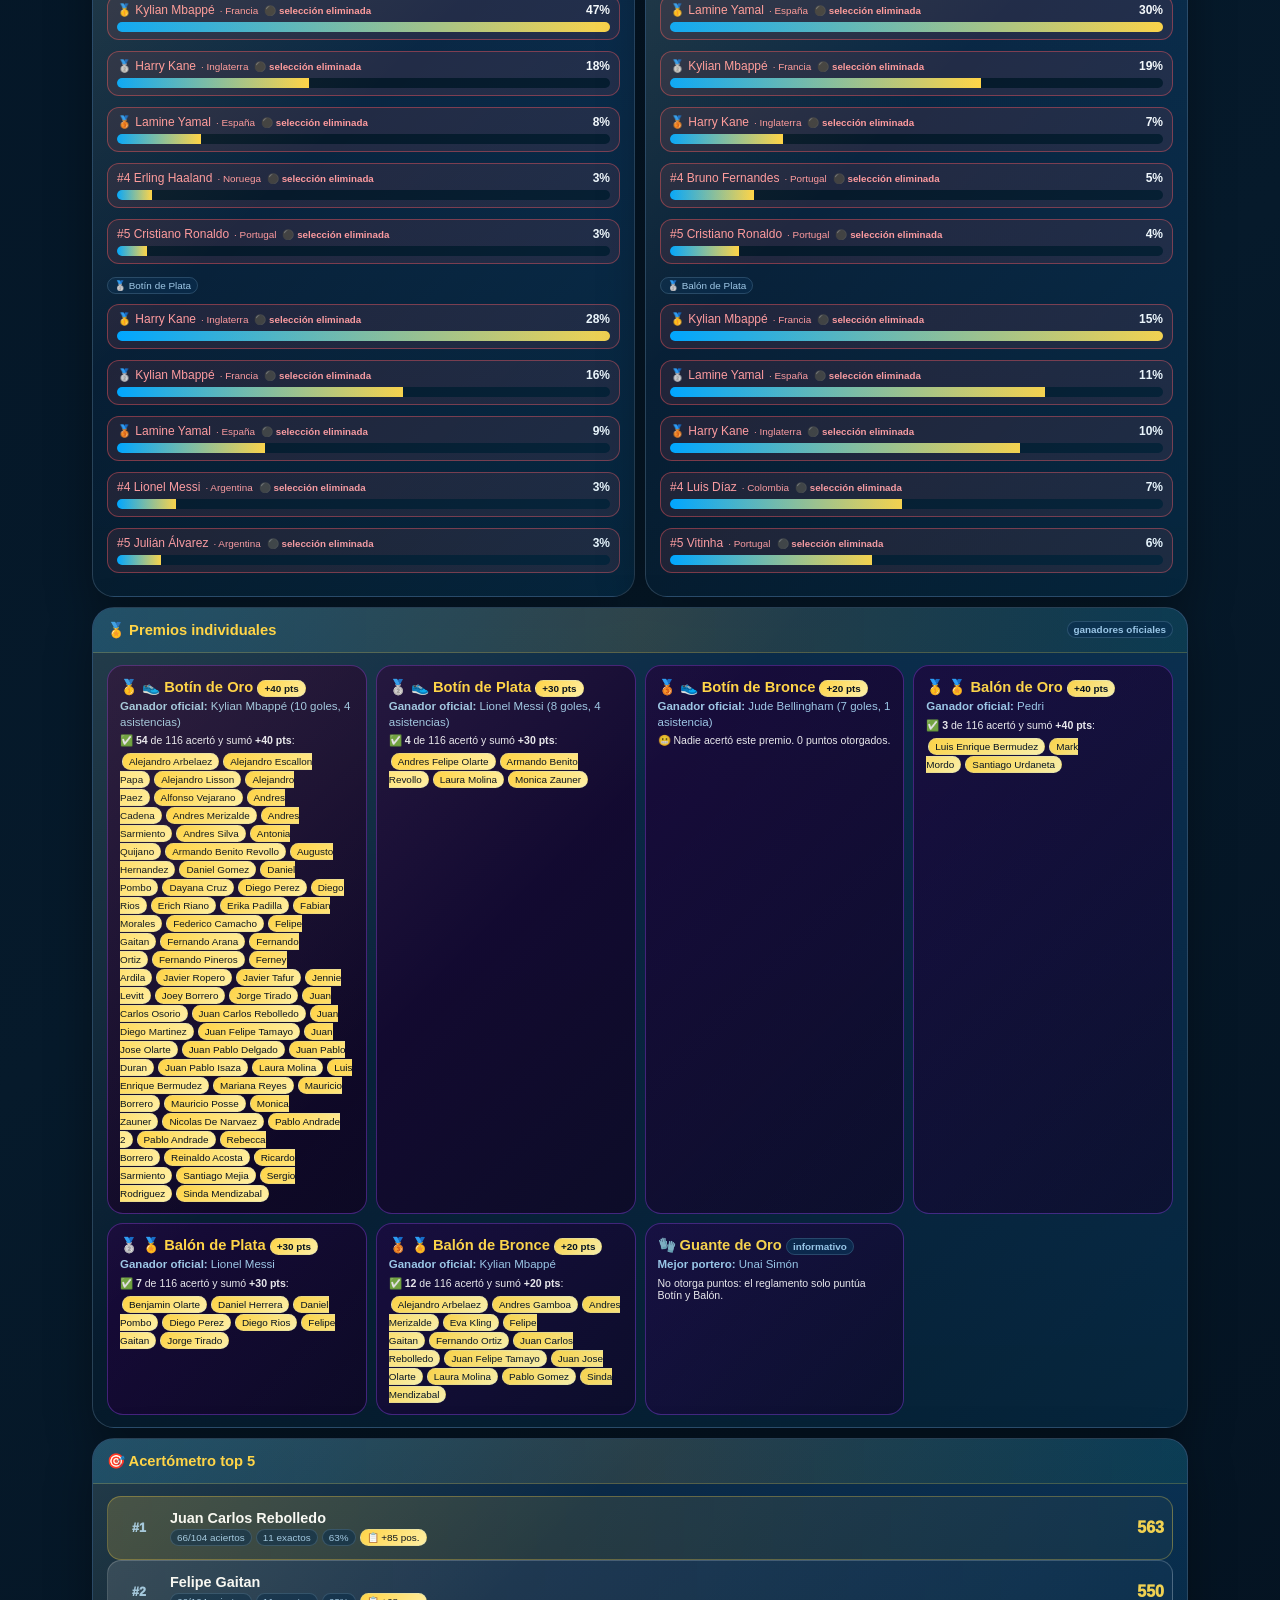
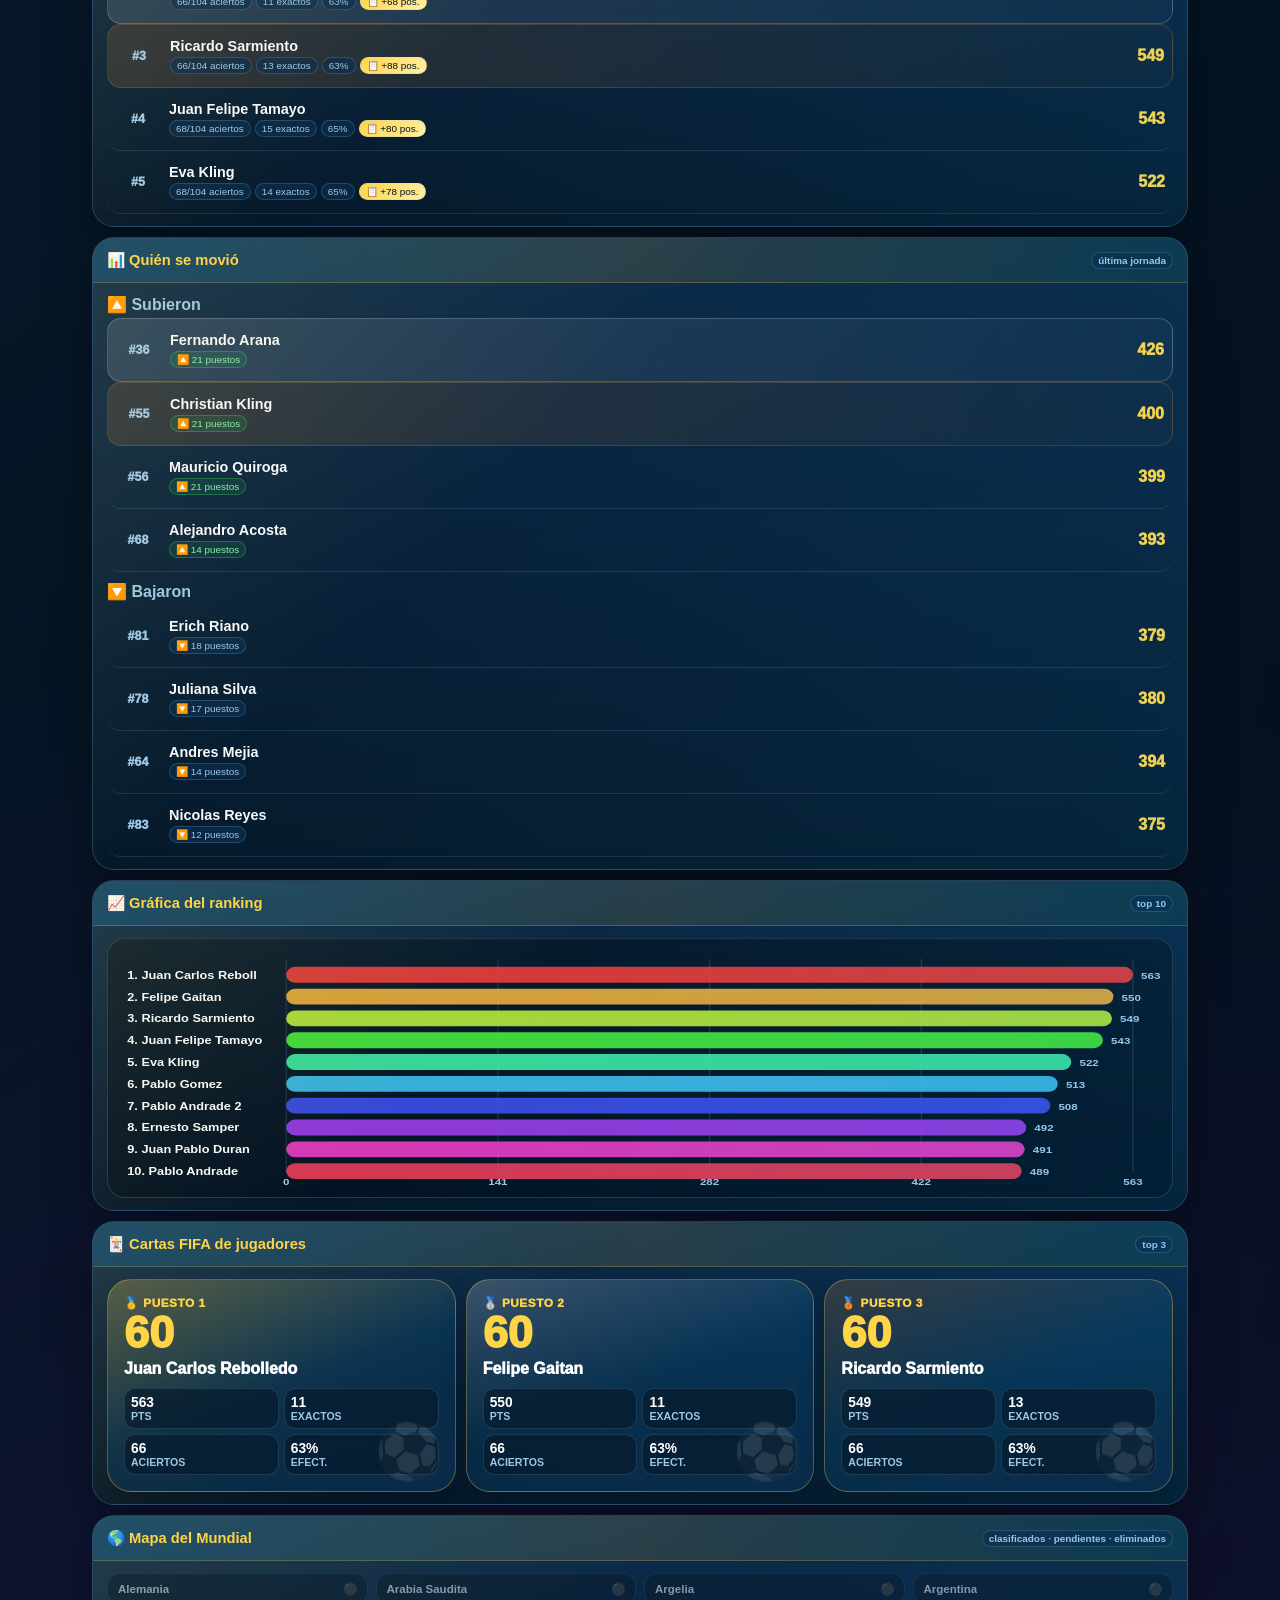
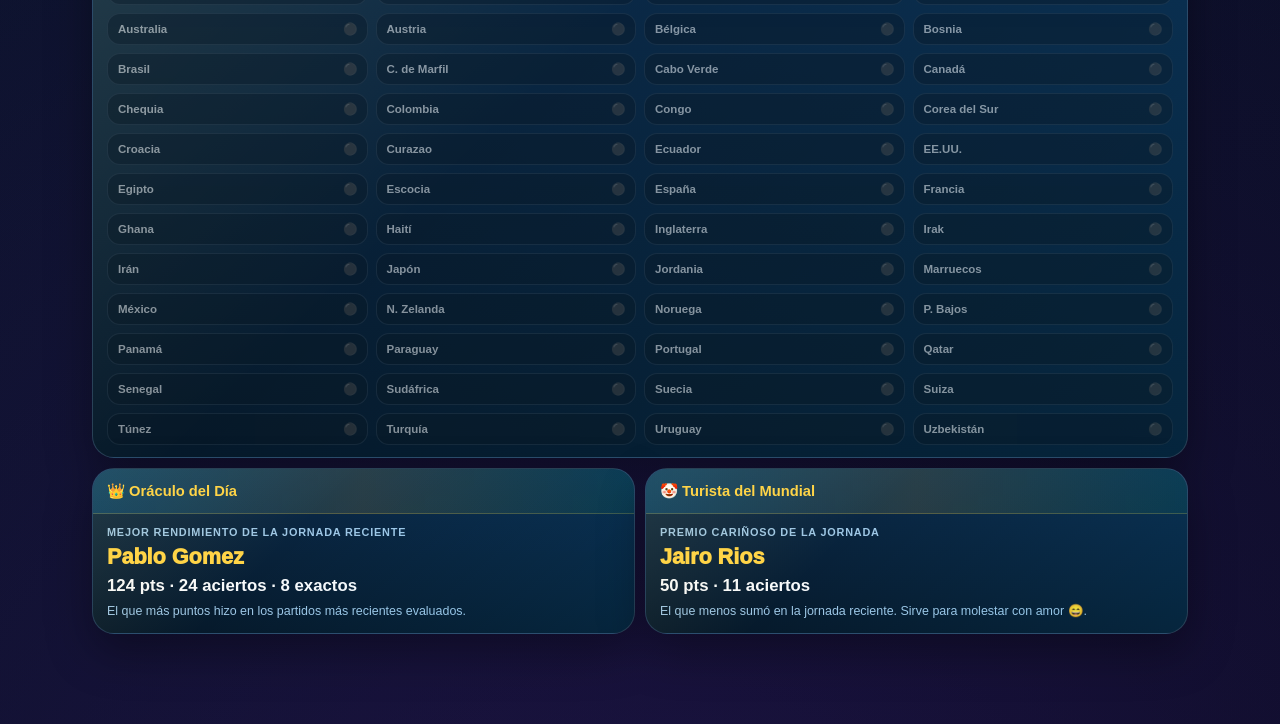
==== commit 55c35d5a: "Agrega premios individuales a marcadores y apartado en la pagina principal - Carga ganadores oficial" ====
--- a/index.html
+++ b/index.html
@@ -58,6 +58,8 @@
 .pred-winner{font-weight:950;color:var(--gold)}
 .pred-score-chip{display:inline-block;border:1px solid #ffd44788;background:#ffd44722;color:#fff7e6;border-radius:999px;padding:3px 7px;font-size:.68rem;font-weight:900;margin:1px}
 .award-card{padding:12px;border:1px solid rgba(90,45,154,.7);border-radius:16px;background:linear-gradient(135deg,rgba(26,10,61,.9),rgba(14,5,32,.9));margin-bottom:9px}
+.award-grid{display:grid;grid-template-columns:repeat(auto-fit,minmax(230px,1fr));gap:9px}
+.award-grid .award-card{margin-bottom:0}
 .award-card h3{font-size:.92rem;color:var(--gold);margin-bottom:3px}
 .award-desc{font-size:.72rem;line-height:1.38;color:var(--muted);margin-top:3px}
 .award-rule{font-size:.66rem;color:var(--white);opacity:.9;margin-top:4px}
@@ -236,6 +238,8 @@
       <div class="card"><div class="section-title">👟 Botín de Oro <span class="chip">% votos</span></div><div class="body" id="botin-card"></div></div>
       <div class="card"><div class="section-title">🏅 Balón de Oro <span class="chip">% votos</span></div><div class="body" id="balon-card"></div></div>
     </div>
+    <div style="height:10px"></div>
+    <div class="card"><div class="section-title">🏅 Premios individuales <span class="chip" id="premios-chip">ganadores oficiales</span></div><div class="body" id="premios-card"></div></div>
     <div style="height:10px"></div>
     <div class="card"><div class="section-title">🎯 Acertómetro top 5</div><div class="body" id="top-meter"></div></div>
     <div style="height:10px"></div>
@@ -535,10 +539,17 @@
     const keyBonus=knockoutExactMatchupBonus(p);
     const honor=honorBonus(p);
     pts+=groupBonus.total+keyBonus.total+honor.total;
-    return {...p,pts,exact:ex,hit,pct:PLAYED.length?pct(hit,PLAYED.length):0,last:last.reverse(),surpriseScore,surpriseHits,groupPosPts:groupBonus.total,groupPosHits:groupBonus.hits,groupPosClosed:groupBonus.closed,groupPosDetail:groupBonus.detail,r32MatchPts:keyBonus.total,r32MatchHits:keyBonus.hits,r32MatchAvailable:keyBonus.available,r32MatchDetail:keyBonus.detail,honorBonusPts:honor.total,honorBonusDetail:honor.detail}
+    const INDIVIDUAL_TIPOS=['botin_oro','botin_plata','botin_bronce','balon_oro','balon_plata','balon_bronce'];
+    const honorIndividual=(honor.detail||[]).filter(d=>INDIVIDUAL_TIPOS.includes(d.tipo));
+    const honorPlacement=(honor.detail||[]).filter(d=>!INDIVIDUAL_TIPOS.includes(d.tipo));
+    const honorIndividualPts=honorIndividual.reduce((s,d)=>s+(d.pts||0),0);
+    const honorPlacementPts=honorPlacement.reduce((s,d)=>s+(d.pts||0),0);
+    const campeonHit=honorPlacement.some(d=>d.tipo==='campeon')?1:0;
+    return {...p,pts,exact:ex,hit,pct:PLAYED.length?pct(hit,PLAYED.length):0,last:last.reverse(),surpriseScore,surpriseHits,groupPosPts:groupBonus.total,groupPosHits:groupBonus.hits,groupPosClosed:groupBonus.closed,groupPosDetail:groupBonus.detail,r32MatchPts:keyBonus.total,r32MatchHits:keyBonus.hits,r32MatchAvailable:keyBonus.available,r32MatchDetail:keyBonus.detail,honorBonusPts:honor.total,honorBonusDetail:honor.detail,honorIndividualPts,honorIndividualDetail:honorIndividual,honorIndividualHits:honorIndividual.length,honorPlacementPts,campeonHit}
   });
   computeRarity();
-  RANKING.sort((a,b)=>b.pts-a.pts||b.exact-a.exact||b.hit-a.hit||b.groupPosPts-a.groupPosPts||a.nombre.localeCompare(b.nombre));
+  // Desempate oficial (reglamento): 1) puntos, 2) acertó campeón, 3) más llaves acertadas, 4) más puntos en posiciones de primera ronda. Luego exactos/aciertos/nombre como refuerzo.
+  RANKING.sort((a,b)=>b.pts-a.pts||(b.campeonHit||0)-(a.campeonHit||0)||(b.r32MatchHits||0)-(a.r32MatchHits||0)||(b.groupPosPts||0)-(a.groupPosPts||0)||b.exact-a.exact||b.hit-a.hit||a.nombre.localeCompare(b.nombre));
   RANKING.forEach((p,i)=>p.pos=i+1);
   computeChampions();
 }
@@ -983,7 +994,7 @@
   [
     renderDashboard, renderActivityFeed, renderRankingChart, renderFifaCards,
     renderWorldMap, renderDaily, renderQuickAwards, renderSurprise,
-    renderCollective, renderChampionCards, renderBotinBalon, renderKOPredictions,
+    renderCollective, renderChampionCards, renderBotinBalon, renderPremiosIndividuales, renderKOPredictions,
     renderGroupButtons, renderGroupPredictions, renderTopMeter, renderMovers,
     renderRanking, renderMatches, renderMatchPredictionTable,
     renderEliminatorias, renderBadges, renderRarest
@@ -1122,6 +1133,47 @@
   if(botinEl)botinEl.innerHTML='<div style="margin-bottom:6px"><span class="chip gold">🥇 Botín de Oro</span></div>'+honorPlayerBars('botin_oro')+'<div style="margin:10px 0 4px"><span class="chip">🥈 Botín de Plata</span></div>'+honorPlayerBars('botin_plata');
   if(balonEl)balonEl.innerHTML='<div style="margin-bottom:6px"><span class="chip gold">🥇 Balón de Oro</span></div>'+honorPlayerBars('balon_oro')+'<div style="margin:10px 0 4px"><span class="chip">🥈 Balón de Plata</span></div>'+honorPlayerBars('balon_plata');
 }
+// Apartado de premios individuales oficiales (Botín y Balón de Oro/Plata/Bronce).
+// Puntos según reglamento: Oro 40, Plata 30, Bronce 20.
+const PREMIOS_INDIVIDUALES=[
+  {field:'botin_oro',   label:'Botín de Oro',   emoji:'👟', medal:'🥇', pts:40},
+  {field:'botin_plata', label:'Botín de Plata', emoji:'👟', medal:'🥈', pts:30},
+  {field:'botin_bronce',label:'Botín de Bronce',emoji:'👟', medal:'🥉', pts:20},
+  {field:'balon_oro',   label:'Balón de Oro',   emoji:'🏅', medal:'🥇', pts:40},
+  {field:'balon_plata', label:'Balón de Plata', emoji:'🏅', medal:'🥈', pts:30},
+  {field:'balon_bronce',label:'Balón de Bronce',emoji:'🏅', medal:'🥉', pts:20}
+];
+function renderPremiosIndividuales(){
+  const el=document.getElementById('premios-card');if(!el)return;
+  const oficiales=(RES&&RES.premios_oficiales)||{};
+  const detalle=oficiales.detalle_botines||{};
+  const chip=document.getElementById('premios-chip');
+  const algunoDefinido=PREMIOS_INDIVIDUALES.some(pz=>oficiales[pz.field]);
+  if(chip)chip.textContent=algunoDefinido?'ganadores oficiales':'por definir';
+  const cards=PREMIOS_INDIVIDUALES.map(pz=>{
+    const realRaw=oficiales[pz.field];
+    const real=normalizePlayer(realRaw);
+    if(!real){
+      const topBar=honorPlayerBars(pz.field);
+      return '<div class="award-card"><h3>'+pz.medal+' '+pz.emoji+' '+pz.label+' <span class="chip">+'+pz.pts+' pts</span></h3>'+
+        '<div class="award-desc"><b>Ganador oficial:</b> por definir</div>'+
+        '<div class="award-rule">Más votados en la polla:</div>'+topBar+'</div>';
+    }
+    // participantes que acertaron este premio
+    const aciertos=PARTICIPANTES.filter(p=>{const pick=normalizePlayer(p.honor?.[pz.field]);return pick&&pick===real;}).map(p=>p.nombre);
+    const total=PARTICIPANTES.length;
+    const info=detalle[pz.field];
+    const listado=aciertos.length
+      ? '<div class="award-rule">✅ <b>'+aciertos.length+'</b> de '+total+' acertó y sumó <b>+'+pz.pts+' pts</b>:</div><div style="margin-top:4px">'+aciertos.map(n=>'<span class="chip gold" style="margin:2px">'+esc(n)+'</span>').join('')+'</div>'
+      : '<div class="award-rule">😬 Nadie acertó este premio. 0 puntos otorgados.</div>';
+    return '<div class="award-card"><h3>'+pz.medal+' '+pz.emoji+' '+pz.label+' <span class="chip gold">+'+pz.pts+' pts</span></h3>'+
+      '<div class="award-desc"><b>Ganador oficial:</b> '+esc(real)+(info?' <span class="muted">('+esc(String(info).replace(/^[^:]*:\s*/,''))+')</span>':'')+'</div>'+
+      listado+'</div>';
+  }).join('');
+  const guante=oficiales.guante_oro;
+  const guanteHtml=guante?'<div class="award-card"><h3>🧤 Guante de Oro <span class="chip">informativo</span></h3><div class="award-desc"><b>Mejor portero:</b> '+esc(guante)+'</div><div class="award-rule">No otorga puntos: el reglamento solo puntúa Botín y Balón.</div></div>':'';
+  el.innerHTML='<div class="award-grid">'+cards+guanteHtml+'</div>';
+}
 // KO phase prediction summary: for each match in a phase, show what % predicted each team to win
 const KO_MATCH_INFO={
   p073:{a:'Sudáfrica',b:'Canadá',date:'Jun 28'},p074:{a:'Brasil',b:'Japón',date:'Jun 29'},
@@ -1227,7 +1279,7 @@
   if(down.length)html+='<div class="muted" style="font-weight:900;margin:10px 0 4px">🔽 Bajaron</div>'+down.map(x=>row(x,'bad','🔽')).join('');
   el.innerHTML=html||'<div class="empty">Nadie cambió de puesto en la última jornada.</div>';
 }
-function renderRanking(){const searchEl=document.getElementById('search');const q=norm(searchEl?.value||'');const arr=RANKING.filter(p=>!q||norm(p.nombre).includes(q));document.getElementById('ranking-list').innerHTML=arr.map(p=>'<div class="rank-row" onclick="openProfile(\''+p.id+'\')"><div class="pos">'+medal(p.pos)+'</div><div><div class="name">'+esc(p.nombre)+'</div><div class="chips"><span class="chip">🎯 '+p.exact+'</span><span class="chip">✅ '+p.hit+'</span><span class="chip">'+p.pct+'%</span><span class="chip violet">🔥 '+(p.surpriseHits||0)+'</span>'+((p.groupPosPts||0)?'<span class="chip gold">📋 +'+p.groupPosPts+' pos.</span>':'')+((p.r32MatchHits||0)?'<span class="chip gold">🔗 '+p.r32MatchHits+' llaves</span>':'')+'</div></div><div class="pts">'+p.pts+'</div></div>').join('')||'<div class="empty">No encontré participantes.</div>'}
+function renderRanking(){const searchEl=document.getElementById('search');const q=norm(searchEl?.value||'');const arr=RANKING.filter(p=>!q||norm(p.nombre).includes(q));document.getElementById('ranking-list').innerHTML=arr.map(p=>'<div class="rank-row" onclick="openProfile(\''+p.id+'\')"><div class="pos">'+medal(p.pos)+'</div><div><div class="name">'+esc(p.nombre)+'</div><div class="chips"><span class="chip">🎯 '+p.exact+'</span><span class="chip">✅ '+p.hit+'</span><span class="chip">'+p.pct+'%</span><span class="chip violet">🔥 '+(p.surpriseHits||0)+'</span>'+((p.groupPosPts||0)?'<span class="chip gold">📋 +'+p.groupPosPts+' pos.</span>':'')+((p.r32MatchHits||0)?'<span class="chip gold">🔗 '+p.r32MatchHits+' llaves</span>':'')+((p.honorIndividualPts||0)?'<span class="chip gold">🏅 +'+p.honorIndividualPts+' premios</span>':'')+'</div></div><div class="pts">'+p.pts+'</div></div>').join('')||'<div class="empty">No encontré participantes.</div>'}
 function matchPhaseLabel(m){
   const id=m.id;const num=parseInt((id||'').replace('p',''));
   if(num>=73&&num<=88)return'🏆 16avos de Final';
@@ -1377,7 +1429,7 @@
   const pc=document.getElementById('prof-card');
   if(pc){pc.innerHTML='<div class="player-card"><div class="ovr">'+ovr+'</div><div class="pc-name">'+esc(p.nombre)+'</div><div class="pc-meta">#'+p.pos+' · '+p.pts+' pts · '+p.exact+' exactos · '+p.hit+'/'+PLAYED.length+' aciertos</div><div class="share-actions"><button class="share-btn" onclick="sharePlayer(\''+p.id+'\')">📲 Compartir</button><button class="ghost-btn" onclick="navigator.clipboard&&navigator.clipboard.writeText(shareTextFor(RANKING.find(x=>x.id===\''+p.id+'\')))">Copiar texto</button></div><div class="share-status" id="share-status">Lista para captura o WhatsApp.</div></div>'+championPathCard(p)+needToWinCard(p);}
   document.getElementById('prof-grid').innerHTML=[
-    ['Posición','#'+p.pos],['Puntos',p.pts],['Puntos posiciones',p.groupPosPts||0],['Llaves acertadas',(p.r32MatchHits||0)+' (+'+(p.r32MatchPts||0)+' pts)'],['Premios finales',(p.honorBonusPts||0)+' pts'],['Grupos cerrados',p.groupPosClosed||0],['Aciertos',p.hit+'/'+PLAYED.length],['Exactos',p.exact],['Efectividad',p.pct+'%'],['Campeón',cleanHonorTeam(p.honor?.campeon)||'—'],['Subcampeón',cleanHonorTeam(p.honor?.subcampeon)||'—'],['Sorpresas',p.surpriseHits||0]
+    ['Posición','#'+p.pos],['Puntos',p.pts],['Puntos posiciones',p.groupPosPts||0],['Llaves acertadas',(p.r32MatchHits||0)+' (+'+(p.r32MatchPts||0)+' pts)'],['Posiciones finales',(p.honorPlacementPts||0)+' pts'],['Premios individuales',(p.honorIndividualHits||0)+' (+'+(p.honorIndividualPts||0)+' pts)'],['Grupos cerrados',p.groupPosClosed||0],['Aciertos',p.hit+'/'+PLAYED.length],['Exactos',p.exact],['Efectividad',p.pct+'%'],['Campeón',cleanHonorTeam(p.honor?.campeon)||'—'],['Subcampeón',cleanHonorTeam(p.honor?.subcampeon)||'—'],['Sorpresas',p.surpriseHits||0]
   ].map(r=>'<div class="prof-stat"><span>'+esc(r[0])+'</span><b>'+esc(r[1])+'</b></div>').join('');
   document.getElementById('prof-matches').innerHTML=p.last.slice(0,10).map(x=>'<div class="match-card"><div><b>'+esc(x.m.local)+' '+x.m.golesLocal+'-'+x.m.golesVisitante+' '+esc(x.m.visitante)+'</b><div class="muted" style="font-size:.68rem">Predijo '+x.pr.golesLocal+'-'+x.pr.golesVisitante+(x.exact?' · exacto':x.ok?' · resultado':'')+'</div></div><div class="score">+'+x.s+'</div></div>').join('')||'<div class="empty">Sin partidos evaluados.</div>';
   document.getElementById('profile').classList.add('act');
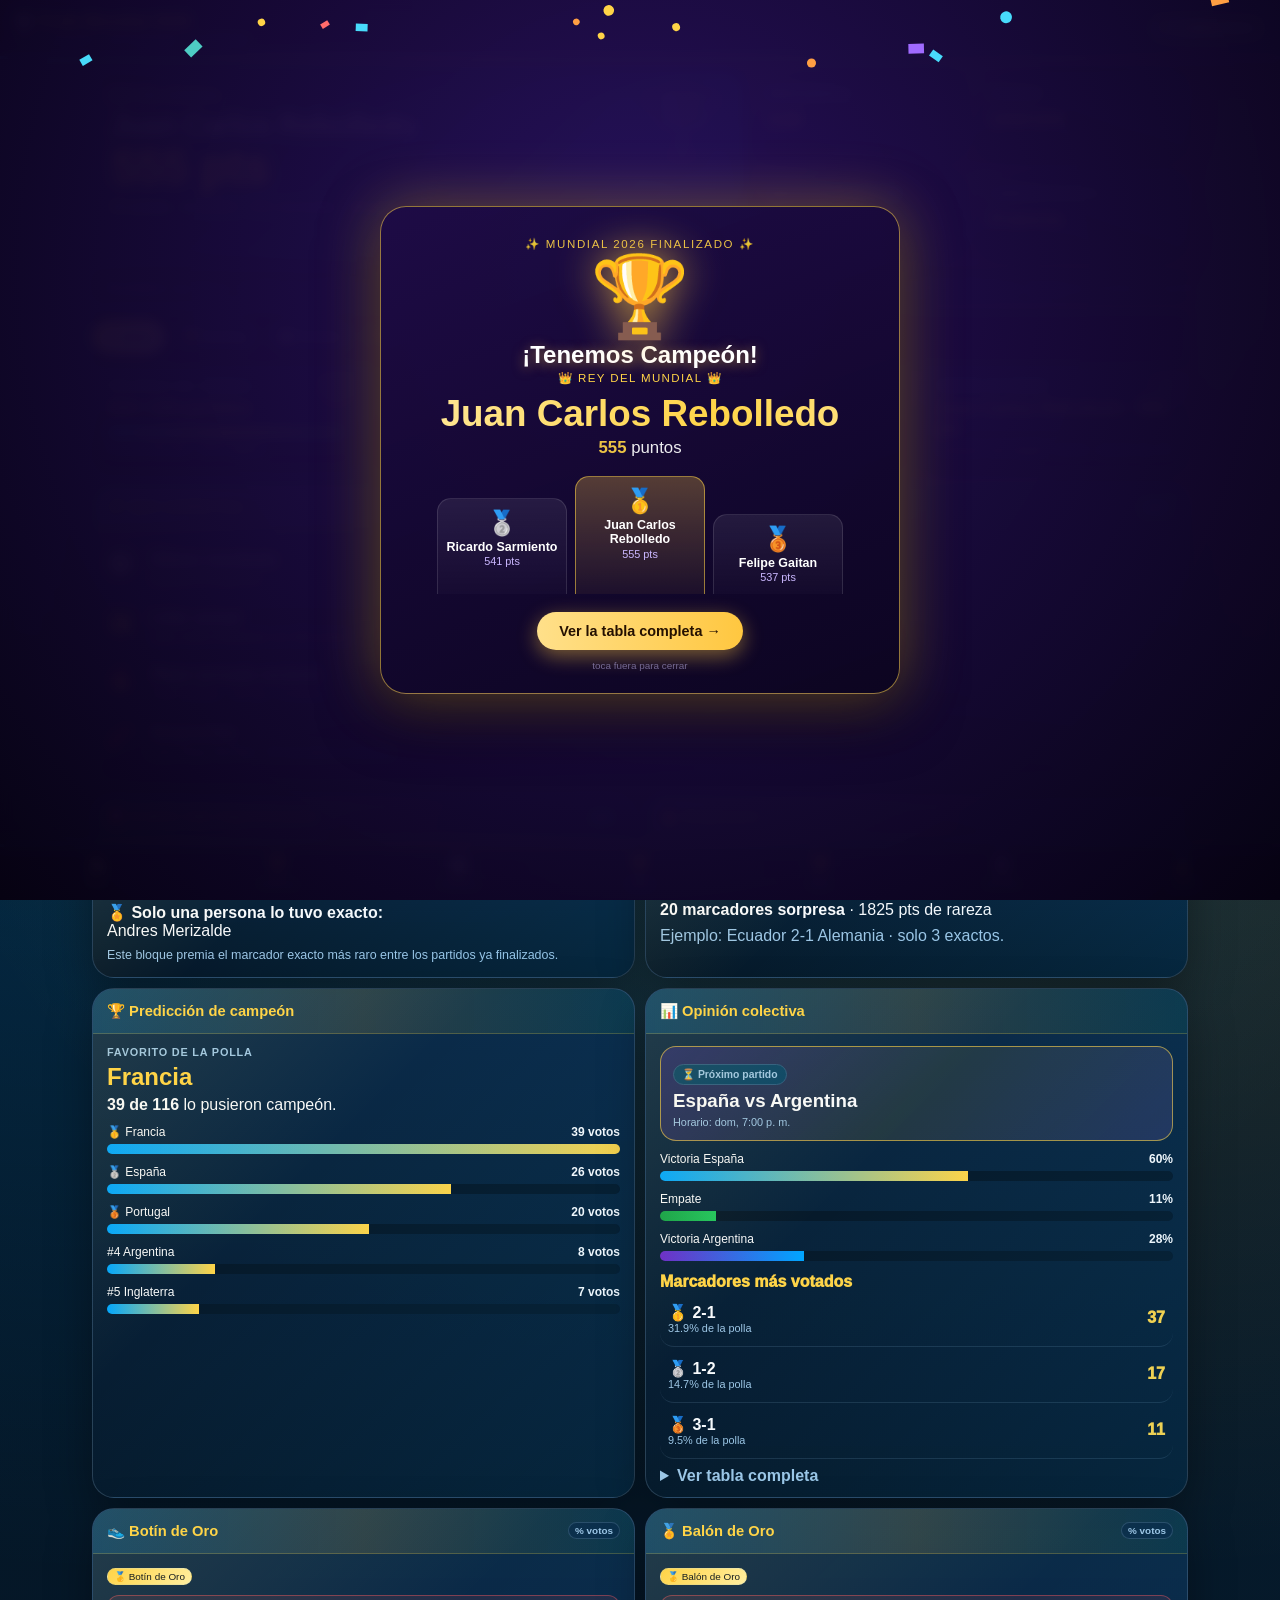
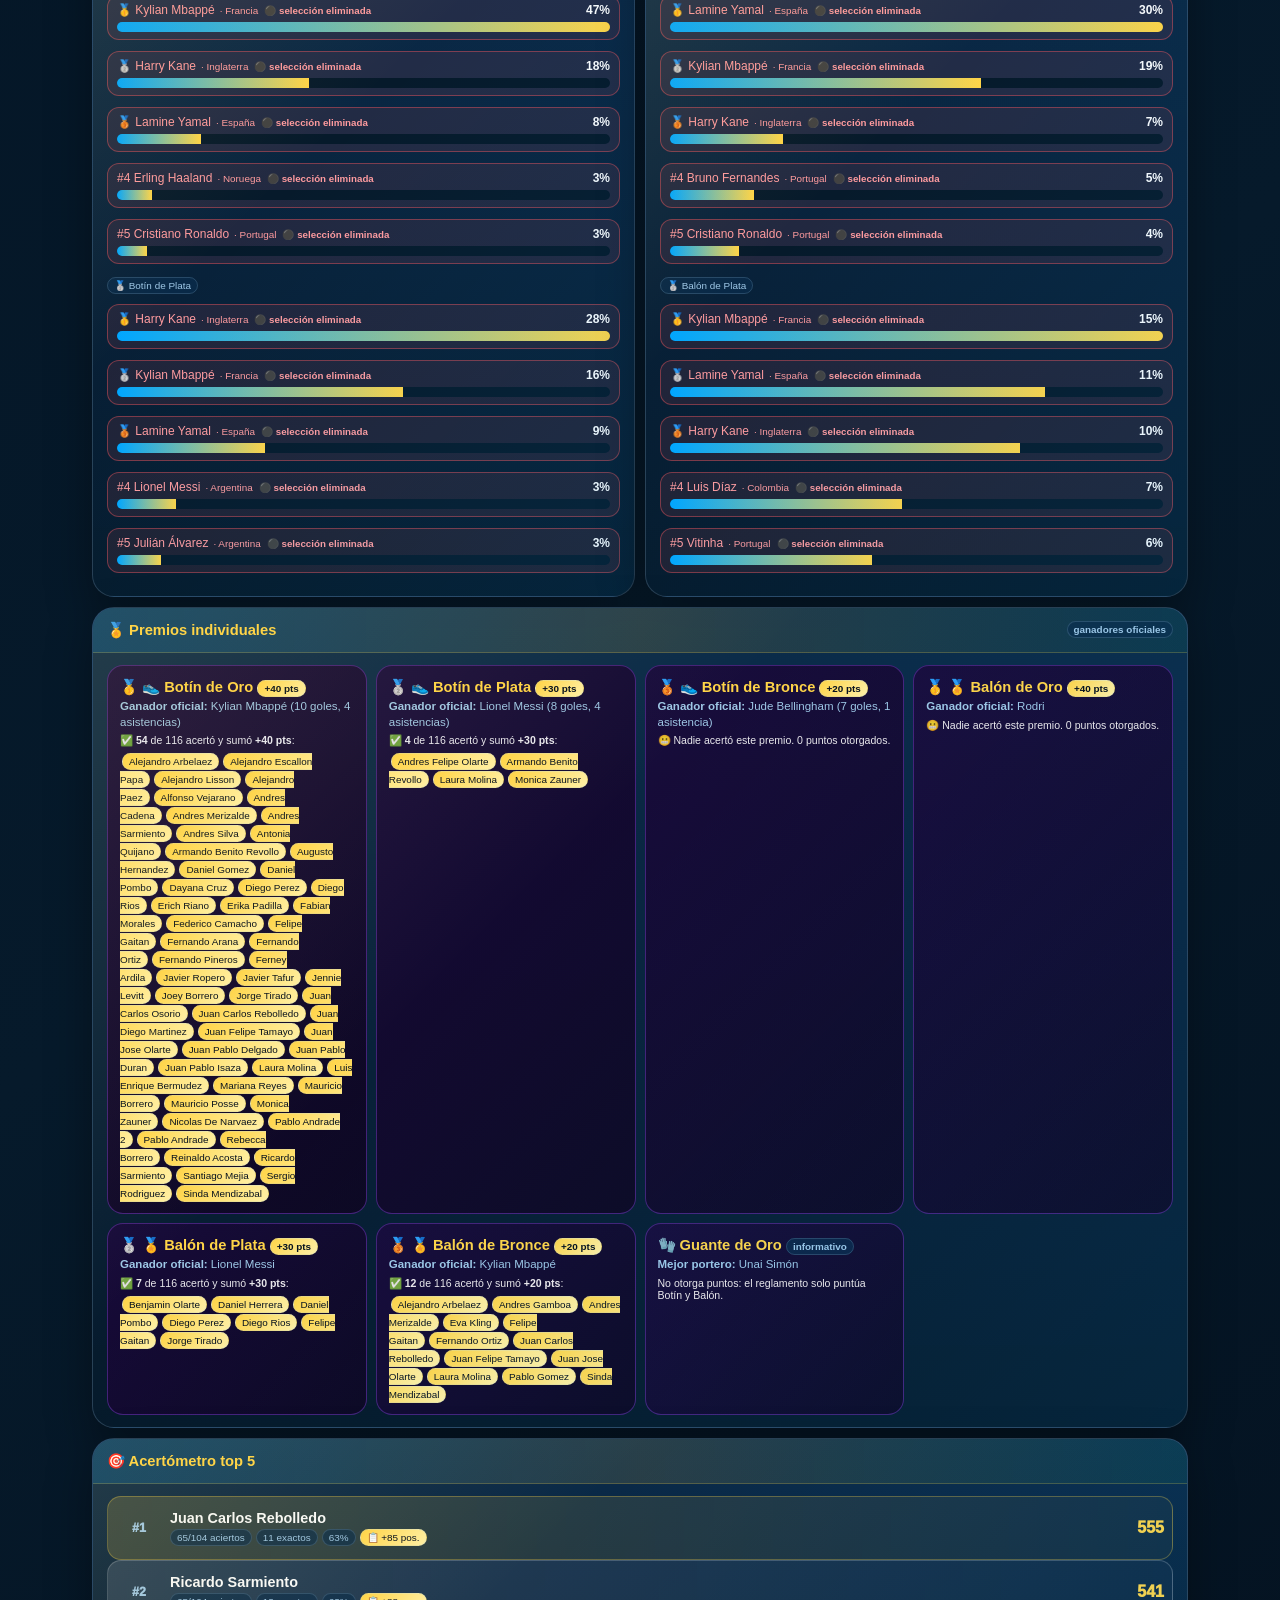
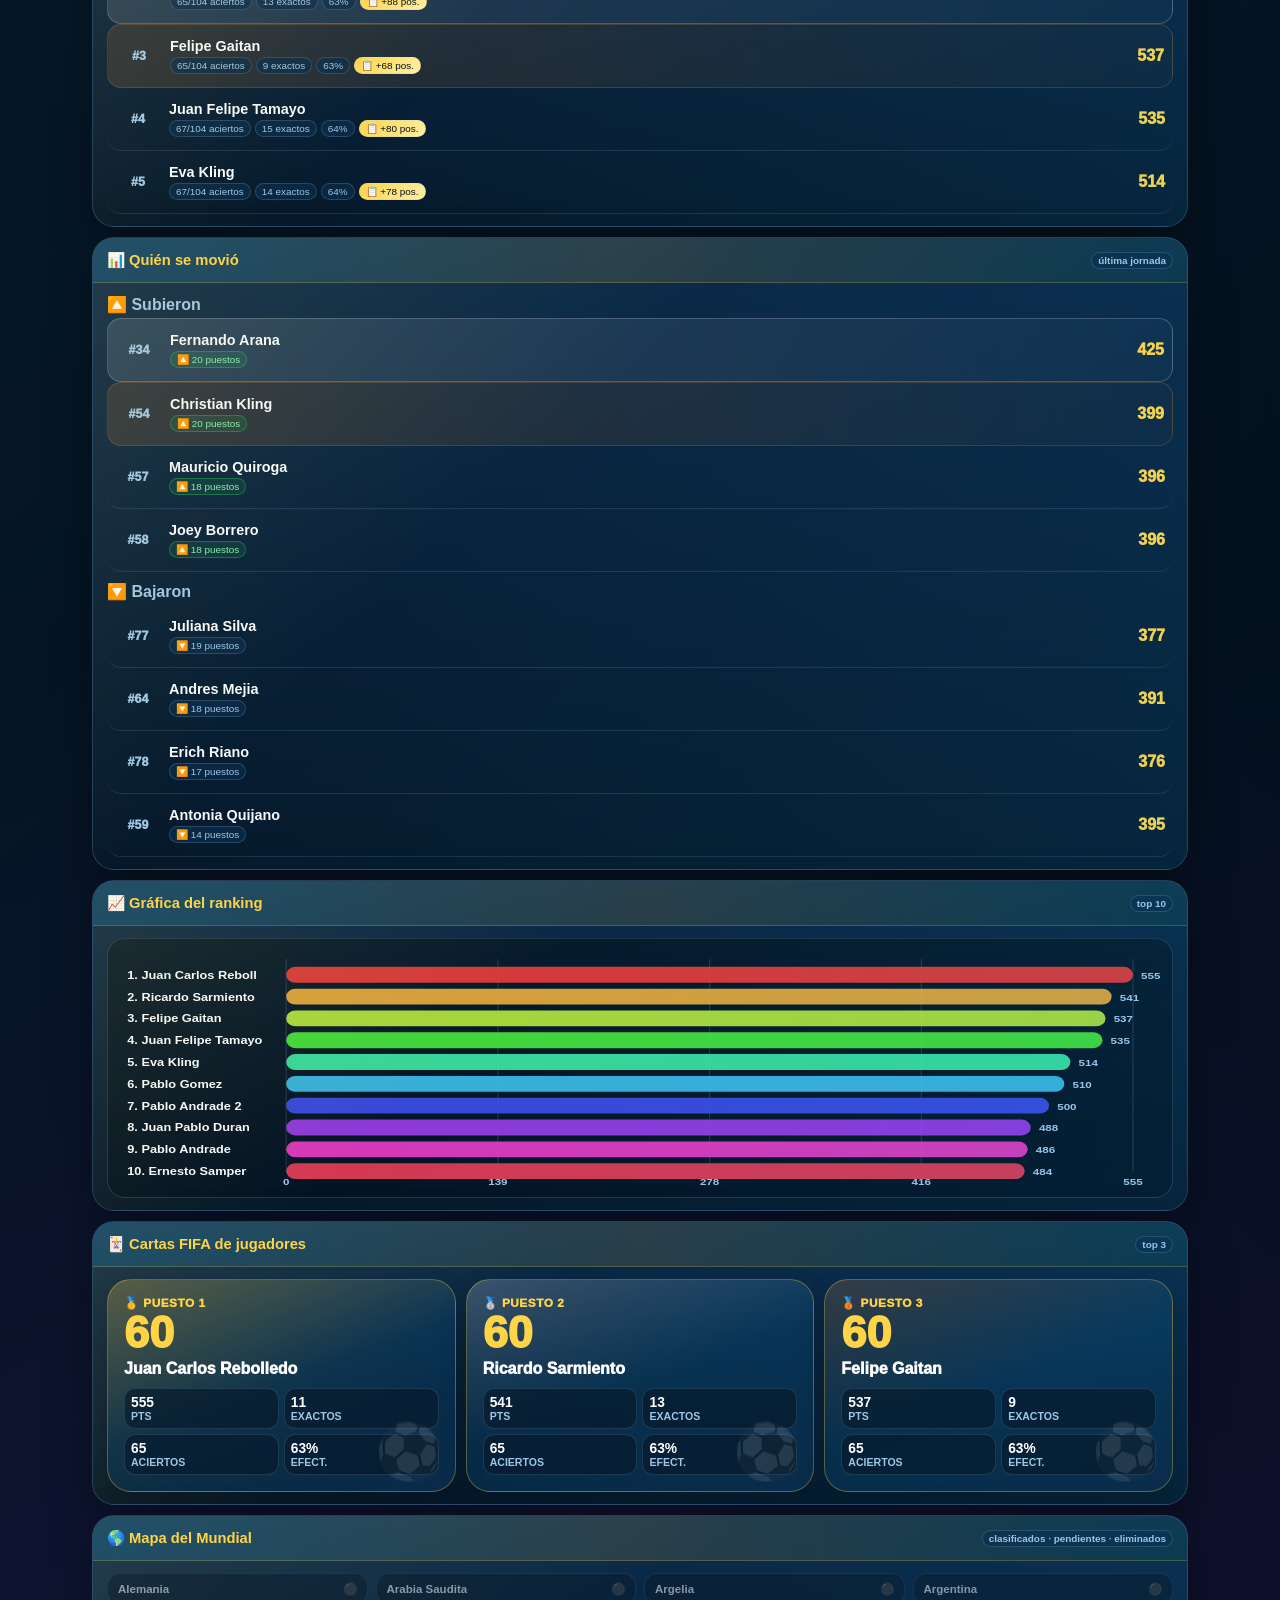
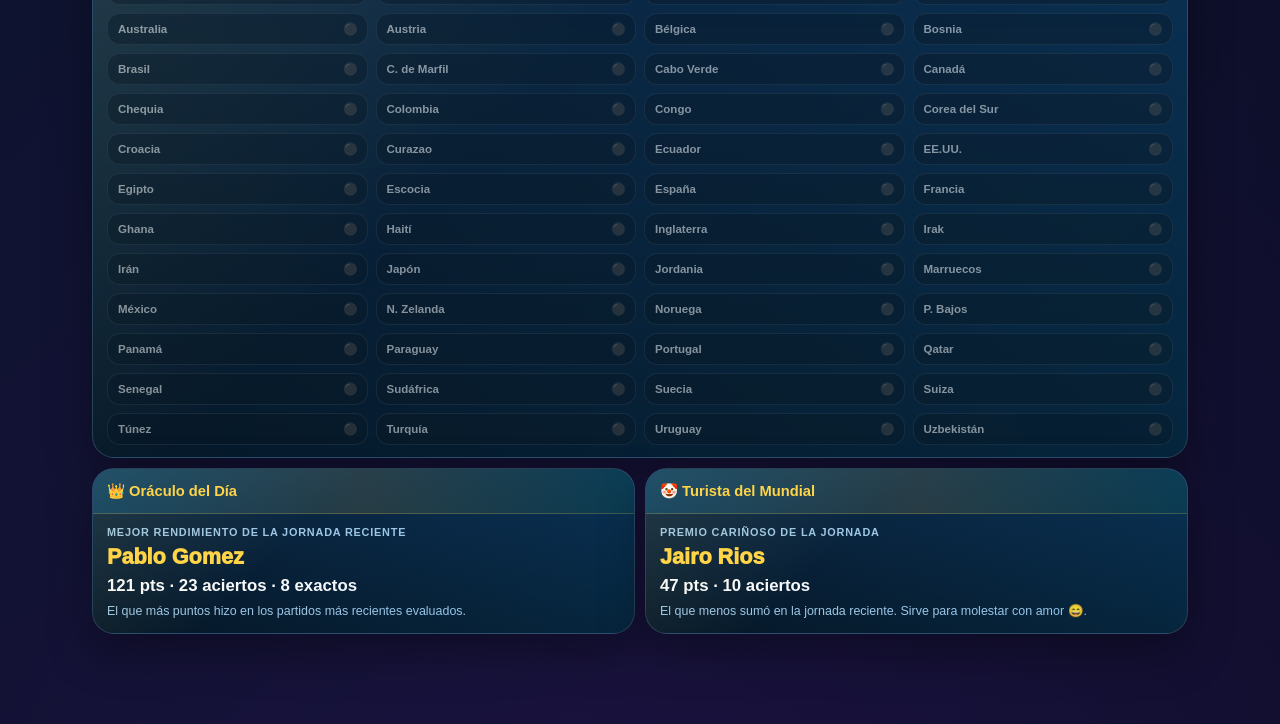
==== commit 91e58968: "Agrega animacion de celebracion del campeon al abrir la pagina Cuando el Mundial esta completo (104 " ====
--- a/index.html
+++ b/index.html
@@ -58,6 +58,32 @@
 .pred-winner{font-weight:950;color:var(--gold)}
 .pred-score-chip{display:inline-block;border:1px solid #ffd44788;background:#ffd44722;color:#fff7e6;border-radius:999px;padding:3px 7px;font-size:.68rem;font-weight:900;margin:1px}
 .award-card{padding:12px;border:1px solid rgba(90,45,154,.7);border-radius:16px;background:linear-gradient(135deg,rgba(26,10,61,.9),rgba(14,5,32,.9));margin-bottom:9px}
+.champ-overlay{position:fixed;inset:0;z-index:9999;display:flex;align-items:center;justify-content:center;padding:16px;background:radial-gradient(circle at 50% 30%,rgba(40,15,90,.96),rgba(6,2,18,.98));backdrop-filter:blur(6px);animation:champFade .5s ease}
+@keyframes champFade{from{opacity:0}to{opacity:1}}
+#champ-confetti{position:absolute;inset:0;width:100%;height:100%;pointer-events:none}
+.champ-box{position:relative;text-align:center;max-width:520px;width:100%;padding:30px 24px 22px;border-radius:26px;border:1px solid rgba(255,212,71,.55);background:linear-gradient(160deg,rgba(30,12,70,.92),rgba(12,5,32,.95));box-shadow:0 0 60px rgba(255,199,64,.35),0 20px 60px rgba(0,0,0,.6);animation:champPop .7s cubic-bezier(.2,1.3,.35,1)}
+@keyframes champPop{0%{transform:scale(.6) translateY(30px);opacity:0}100%{transform:scale(1) translateY(0);opacity:1}}
+.champ-eyebrow{font-size:.72rem;letter-spacing:.14em;text-transform:uppercase;color:#ffd447;opacity:.9;margin-bottom:6px}
+.champ-trophy{font-size:5rem;line-height:1;filter:drop-shadow(0 0 22px rgba(255,199,64,.8));animation:champBounce 1.6s ease-in-out infinite}
+@keyframes champBounce{0%,100%{transform:translateY(0) rotate(-4deg)}50%{transform:translateY(-12px) rotate(4deg)}}
+.champ-title{font-size:1.5rem;font-weight:800;color:#fff;margin:4px 0 2px;text-shadow:0 2px 12px rgba(255,199,64,.5)}
+.champ-crown{font-size:.72rem;letter-spacing:.12em;color:#ffd447;margin-bottom:10px}
+.champ-name{font-size:2.3rem;font-weight:900;line-height:1.05;margin:2px 0 4px;background:linear-gradient(90deg,#ffe89a,#ffd447,#fff3c4,#ffd447);-webkit-background-clip:text;background-clip:text;-webkit-text-fill-color:transparent;background-size:200% auto;animation:champShine 3s linear infinite}
+@keyframes champShine{to{background-position:200% center}}
+.champ-pts{font-size:1.05rem;color:#fff;opacity:.92;margin-bottom:18px}
+.champ-pts span{color:#ffd447;font-weight:800}
+.champ-podium{display:flex;justify-content:center;align-items:flex-end;gap:8px;margin:6px 0 18px}
+.champ-step{flex:1;max-width:130px;border-radius:14px 14px 0 0;padding:10px 6px 12px;background:linear-gradient(180deg,rgba(255,255,255,.08),rgba(255,255,255,.02));border:1px solid rgba(255,255,255,.12);border-bottom:none}
+.champ-step .cs-medal{font-size:1.5rem}
+.champ-step .cs-name{font-size:.78rem;font-weight:700;color:#fff;margin:3px 0 1px;line-height:1.15}
+.champ-step .cs-pts{font-size:.68rem;color:#cbb8ff}
+.champ-step.s1{background:linear-gradient(180deg,rgba(255,199,64,.28),rgba(255,199,64,.05));border-color:rgba(255,212,71,.55);height:118px}
+.champ-step.s2{height:96px}
+.champ-step.s3{height:80px}
+.champ-btn{display:inline-block;padding:11px 22px;border-radius:999px;border:none;cursor:pointer;font-size:.9rem;font-weight:800;color:#241000;background:linear-gradient(90deg,#ffe08a,#ffc740);box-shadow:0 6px 20px rgba(255,199,64,.45);transition:transform .15s}
+.champ-btn:hover{transform:translateY(-2px) scale(1.03)}
+.champ-hint{font-size:.62rem;color:#9a8fc0;margin-top:10px;opacity:.7}
+@media(max-width:520px){.champ-name{font-size:1.8rem}.champ-trophy{font-size:4rem}.champ-step .cs-name{font-size:.68rem}}
 .award-grid{display:grid;grid-template-columns:repeat(auto-fit,minmax(230px,1fr));gap:9px}
 .award-grid .award-card{margin-bottom:0}
 .award-card h3{font-size:.92rem;color:var(--gold);margin-bottom:3px}
@@ -190,6 +216,20 @@
 <link rel="stylesheet" href="bracket.css">
 </head>
 <body>
+<div id="champ-celebration" class="champ-overlay" style="display:none" onclick="closeChampCelebration(event)">
+  <canvas id="champ-confetti"></canvas>
+  <div class="champ-box" onclick="event.stopPropagation()">
+    <div class="champ-eyebrow">✨ Mundial 2026 finalizado ✨</div>
+    <div class="champ-trophy">🏆</div>
+    <div class="champ-title">¡Tenemos Campeón!</div>
+    <div class="champ-crown">👑 REY DEL MUNDIAL 👑</div>
+    <div class="champ-name" id="champ-name">—</div>
+    <div class="champ-pts"><span id="champ-pts">0</span> puntos</div>
+    <div class="champ-podium" id="champ-podium"></div>
+    <button class="champ-btn" onclick="closeChampCelebration(event)">Ver la tabla completa →</button>
+    <div class="champ-hint">toca fuera para cerrar</div>
+  </div>
+</div>
 <header class="header"><div class="brand"><h1>⚽ Polla Mundial 2026</h1><p id="subtitle">Cargando datos...</p></div><span class="pill" id="live-pill">🏆 ELIMINATORIAS</span></header>
 <div class="wrap">
   <section class="hero">
@@ -517,6 +557,7 @@
     PENDING=MATCHES.filter(m=>!isScoreable(m)).sort((a,b)=>matchTime(a)-matchTime(b));
     calculate();renderAll();
     window._dataLoaded=true;
+    maybeShowChampionCelebration();
     if(typeof window._bracketReady==='function')window._bracketReady();
   }catch(e){
     showLoadError('No pude cargar los JSON de datos',e.message);
@@ -1126,6 +1167,63 @@
     const out=eliminated?'<span class="honor-player-status">⚫ selección eliminada</span>':'';
     return '<div class="barrow'+cls+'"><div class="barhead"><span>'+medal(i+1)+' '+esc(x.team)+status+out+'</span><b>'+Math.round(x.n/total*100)+'%</b></div><div class="bar"><div class="fill '+(eliminated?'':'violet')+'" style="width:'+Math.round(x.n/max*100)+'%"></div></div></div>';
   }).join('')||'<div class="empty">Sin predicciones.</div>';
+}
+// ===== Celebración del campeón (se muestra al abrir, una vez que el Mundial terminó) =====
+let _champConfettiTimer=null;
+function maybeShowChampionCelebration(){
+  try{
+    if(!RANKING||!RANKING.length)return;
+    const torneoTerminado=PENDING.length===0 && PLAYED.length>=104; // 104 partidos = Mundial completo
+    if(!torneoTerminado)return;
+    if(sessionStorage.getItem('champCelebSeen')==='1')return; // solo una vez por sesión
+    const top=RANKING.slice(0,3);
+    const champ=top[0];
+    document.getElementById('champ-name').textContent=champ.nombre;
+    document.getElementById('champ-pts').textContent=champ.pts;
+    const order=[top[1],top[0],top[2]]; // 2º, 1º, 3º para el podio visual
+    const cls=['s2','s1','s3'];
+    document.getElementById('champ-podium').innerHTML=order.map((p,i)=>p?'<div class="champ-step '+cls[i]+'"><div class="cs-medal">'+medal(p.pos)+'</div><div class="cs-name">'+esc(p.nombre)+'</div><div class="cs-pts">'+p.pts+' pts</div></div>':'').join('');
+    const ov=document.getElementById('champ-celebration');
+    ov.style.display='flex';
+    sessionStorage.setItem('champCelebSeen','1');
+    launchConfetti();
+  }catch(e){console.error('[champCeleb]',e);}
+}
+function closeChampCelebration(e){
+  if(e)e.stopPropagation();
+  const ov=document.getElementById('champ-celebration');
+  ov.style.transition='opacity .4s';ov.style.opacity='0';
+  setTimeout(()=>{ov.style.display='none';ov.style.opacity='1';if(_champConfettiTimer)cancelAnimationFrame(_champConfettiTimer);},400);
+}
+function launchConfetti(){
+  const cv=document.getElementById('champ-confetti');if(!cv)return;
+  const ctx=cv.getContext('2d');
+  function size(){cv.width=cv.offsetWidth;cv.height=cv.offsetHeight;}
+  size();window.addEventListener('resize',size);
+  const colors=['#ffd447','#ff6b6b','#4ecdc4','#a06bff','#ff9f43','#48dbfb','#ffffff'];
+  const N=160;
+  const parts=Array.from({length:N},()=>({
+    x:Math.random()*cv.width, y:Math.random()*-cv.height,
+    r:4+Math.random()*7, c:colors[(Math.random()*colors.length)|0],
+    vy:2+Math.random()*4, vx:-1.5+Math.random()*3,
+    rot:Math.random()*Math.PI, vr:-.15+Math.random()*.3, sh:Math.random()>.5
+  }));
+  const start=Date.now();
+  function frame(){
+    ctx.clearRect(0,0,cv.width,cv.height);
+    parts.forEach(p=>{
+      p.y+=p.vy;p.x+=p.vx;p.rot+=p.vr;
+      if(p.y>cv.height+20){p.y=-20;p.x=Math.random()*cv.width;}
+      ctx.save();ctx.translate(p.x,p.y);ctx.rotate(p.rot);ctx.fillStyle=p.c;
+      if(p.sh)ctx.fillRect(-p.r/2,-p.r/2,p.r,p.r*1.6);
+      else{ctx.beginPath();ctx.arc(0,0,p.r/1.6,0,7);ctx.fill();}
+      ctx.restore();
+    });
+    // la lluvia densa dura ~6s, luego se detiene sola
+    if(Date.now()-start<6500)_champConfettiTimer=requestAnimationFrame(frame);
+    else ctx.clearRect(0,0,cv.width,cv.height);
+  }
+  frame();
 }
 function renderBotinBalon(){
   const botinEl=document.getElementById('botin-card');
